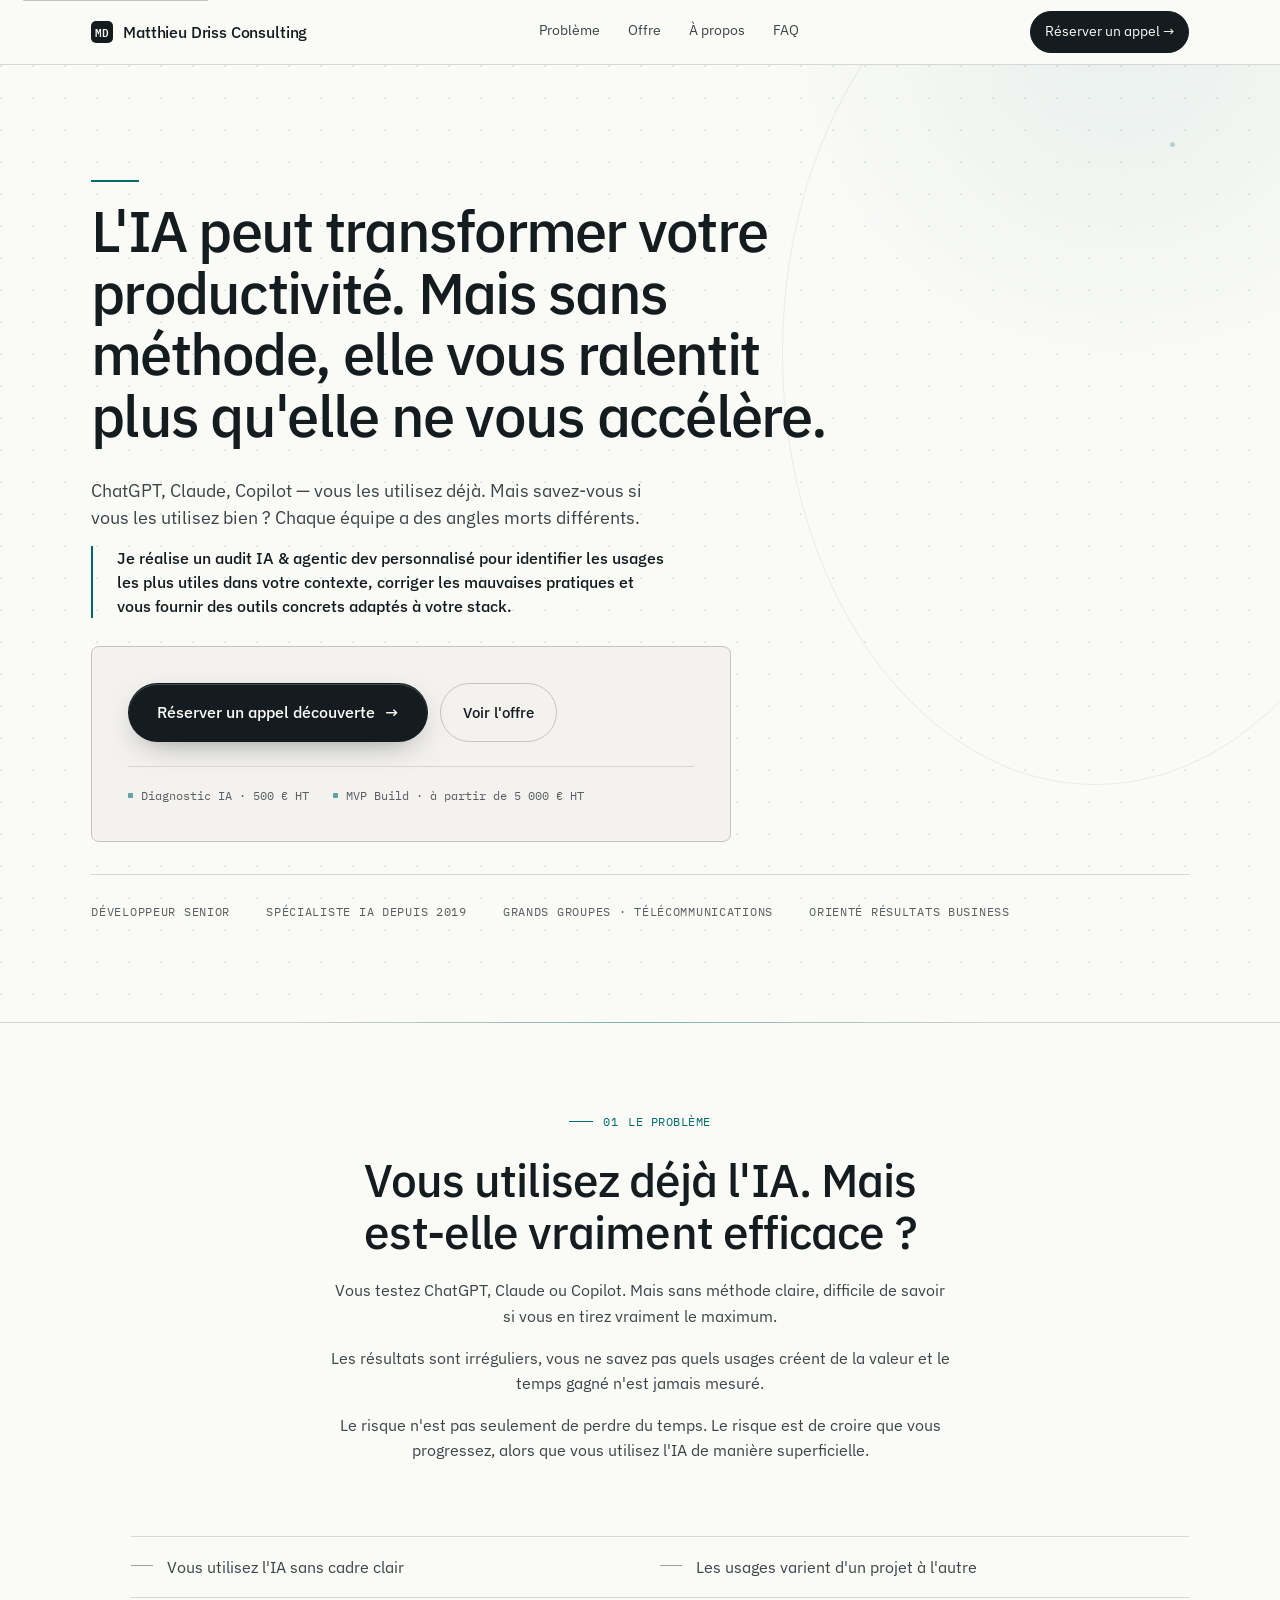
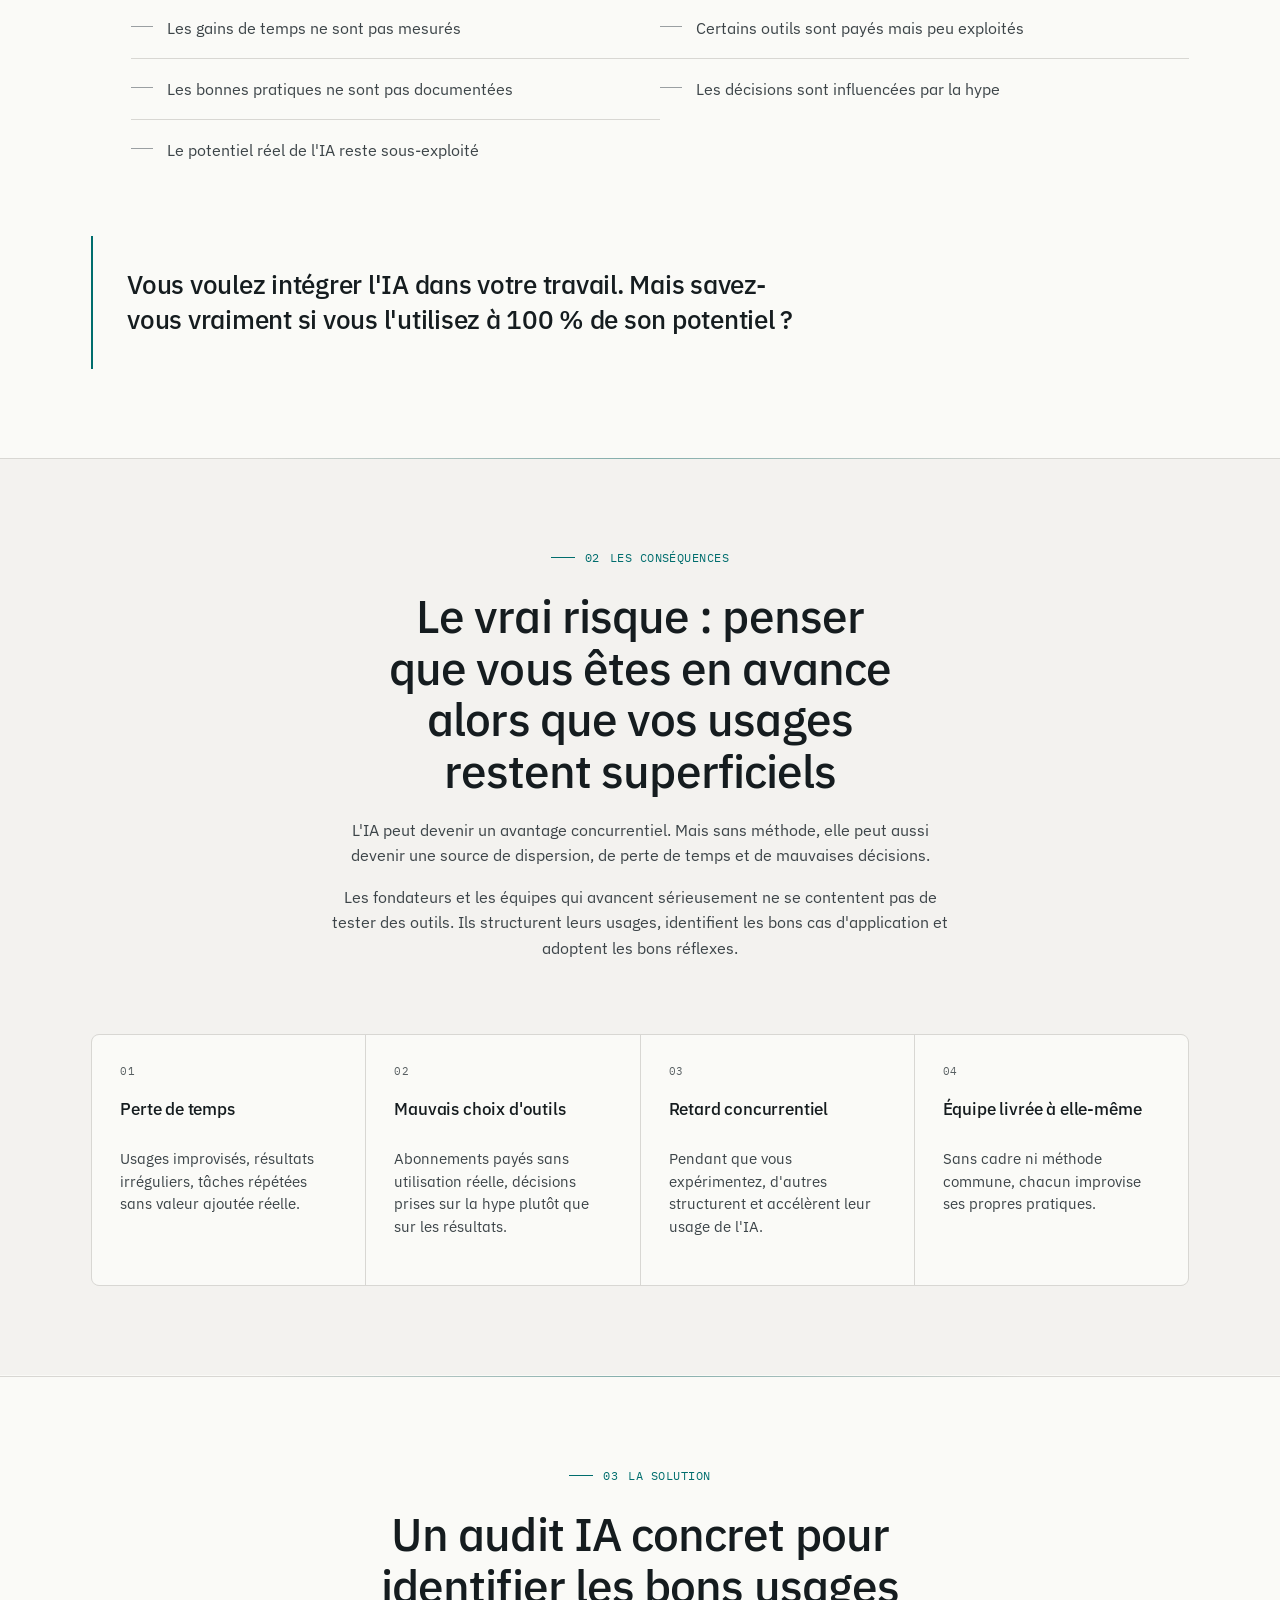
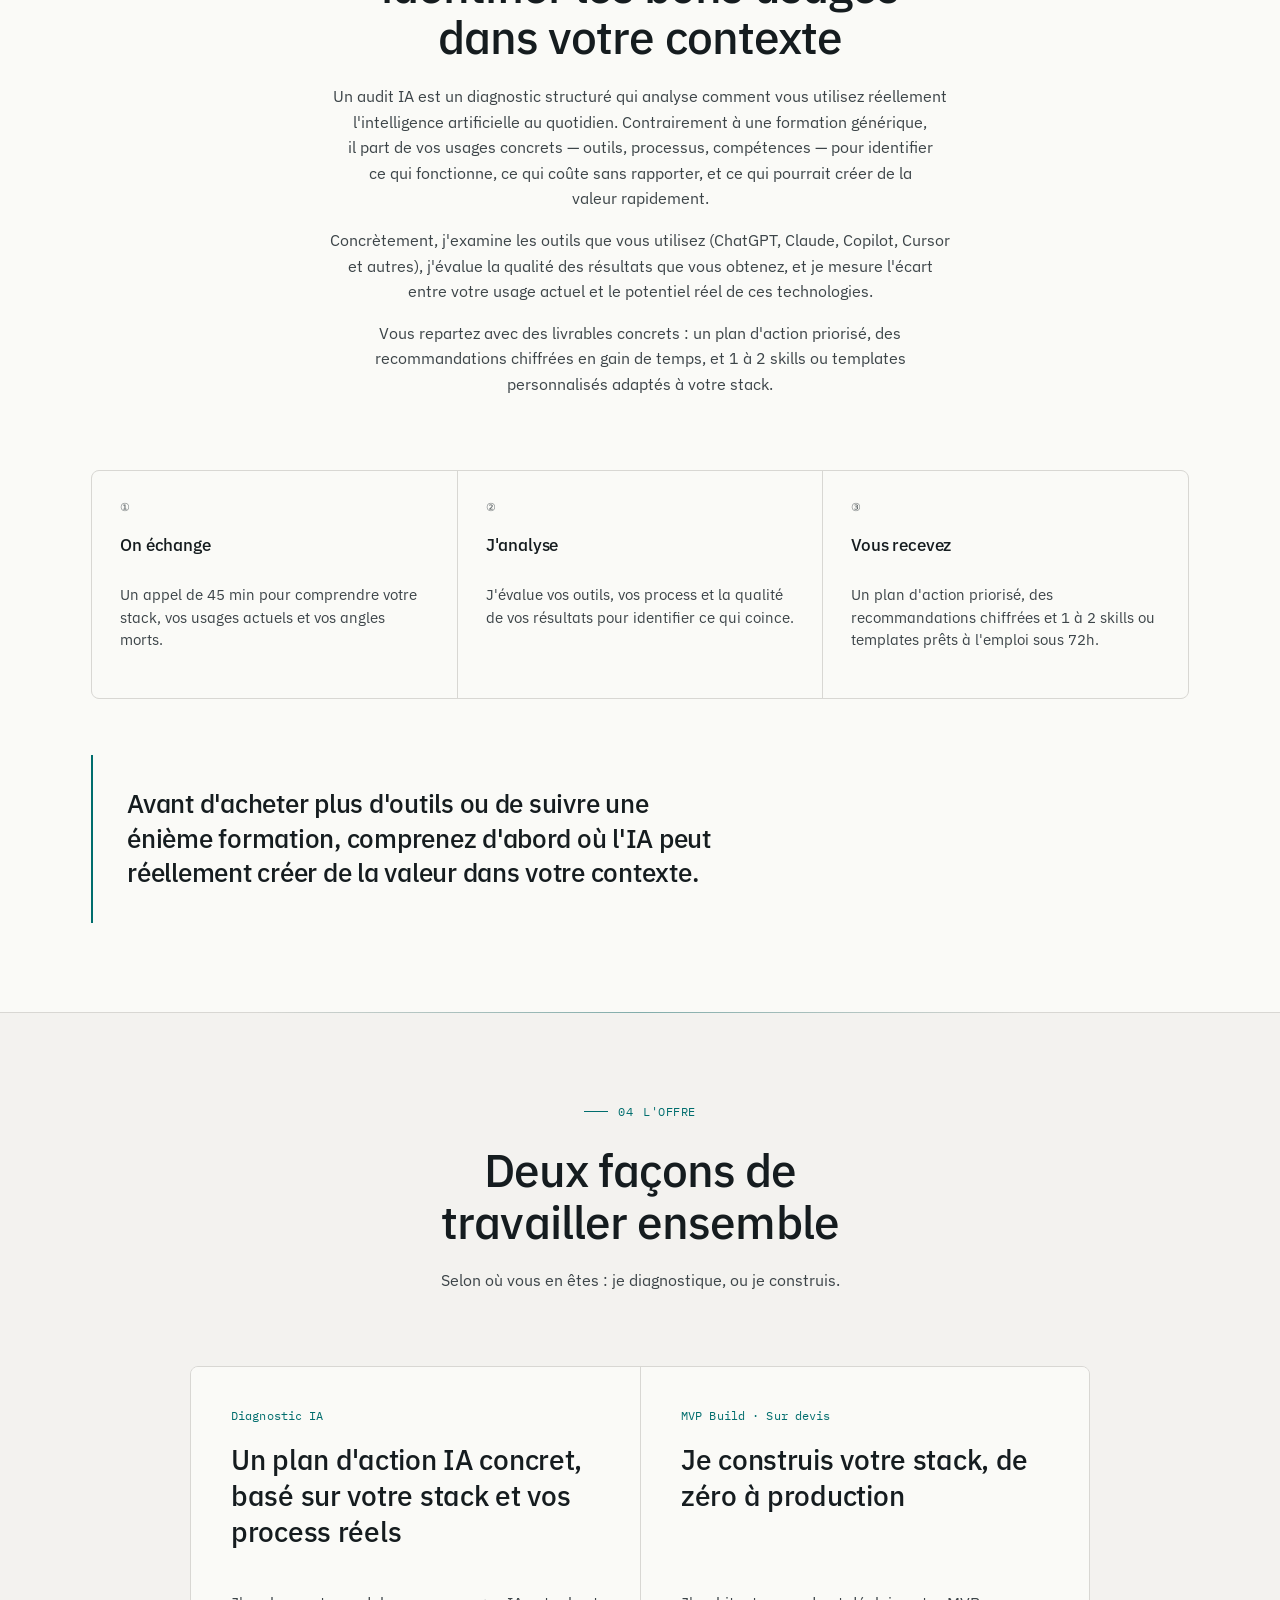
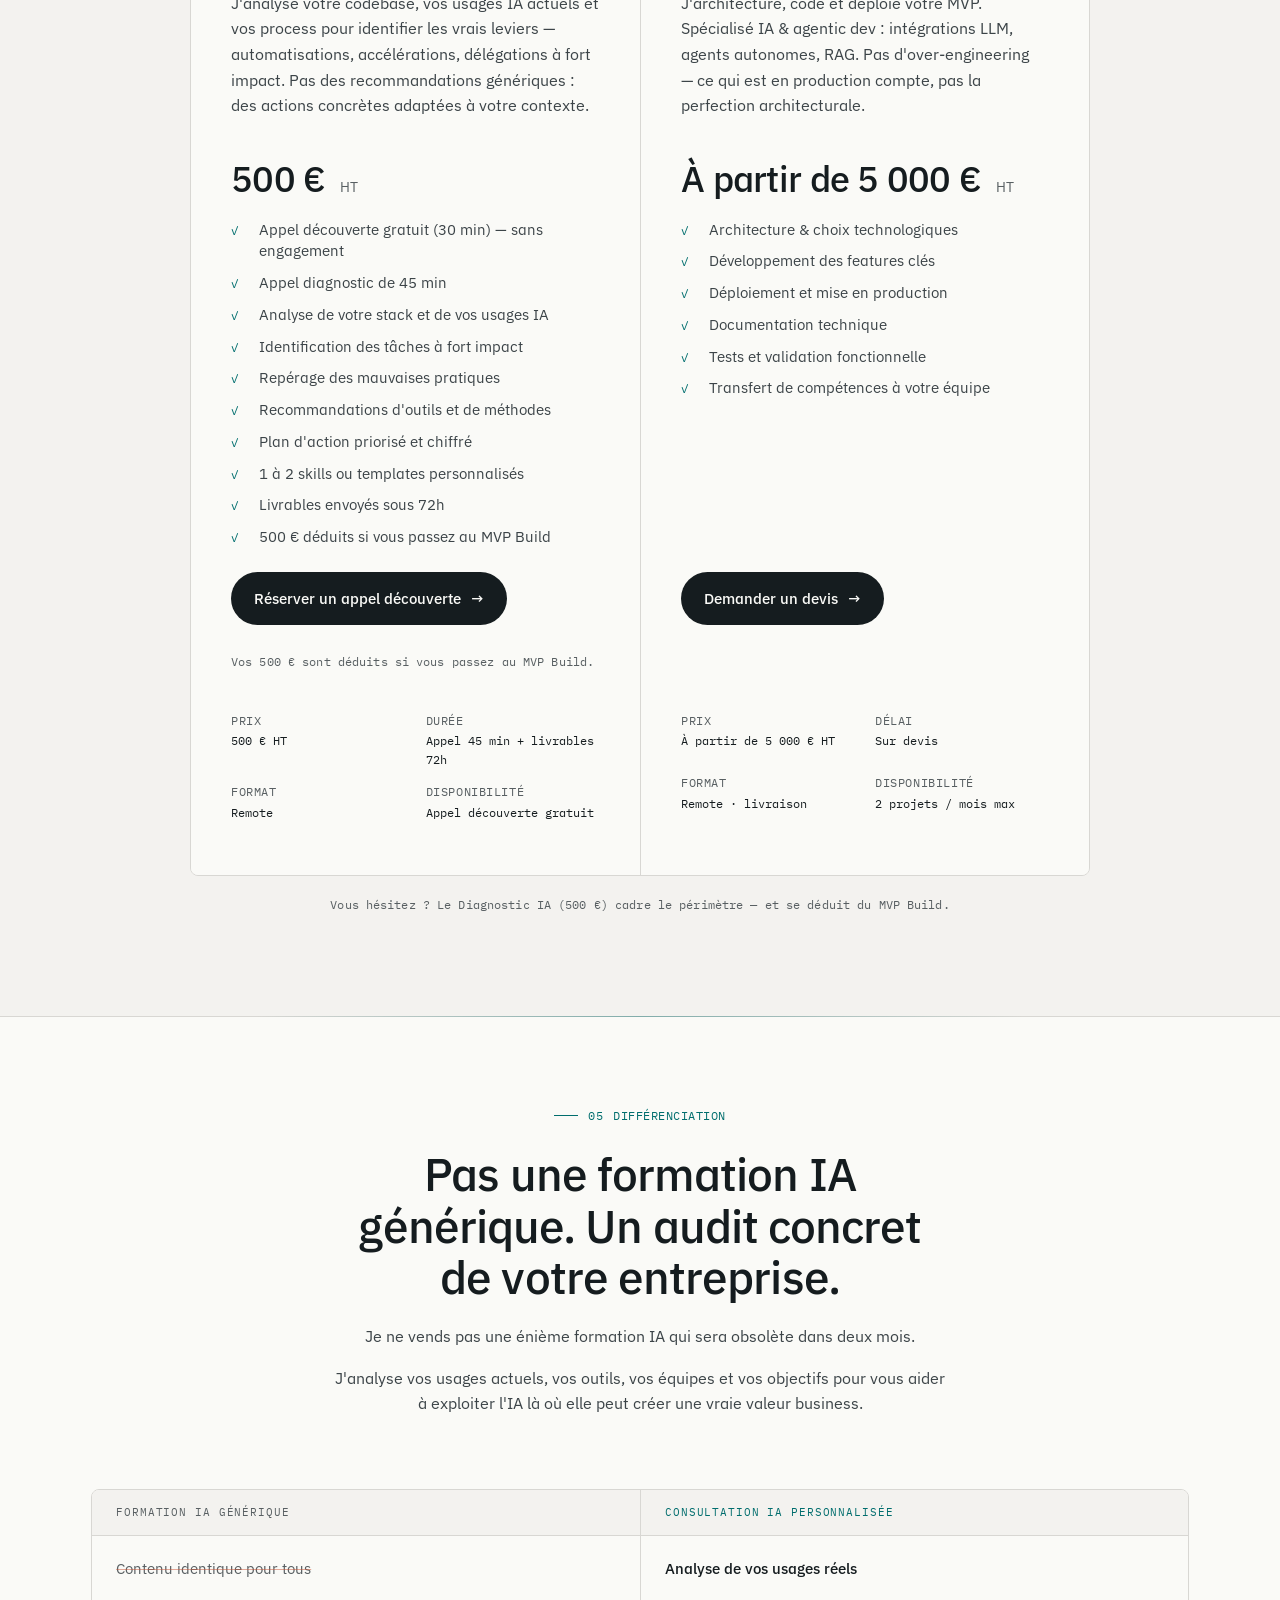
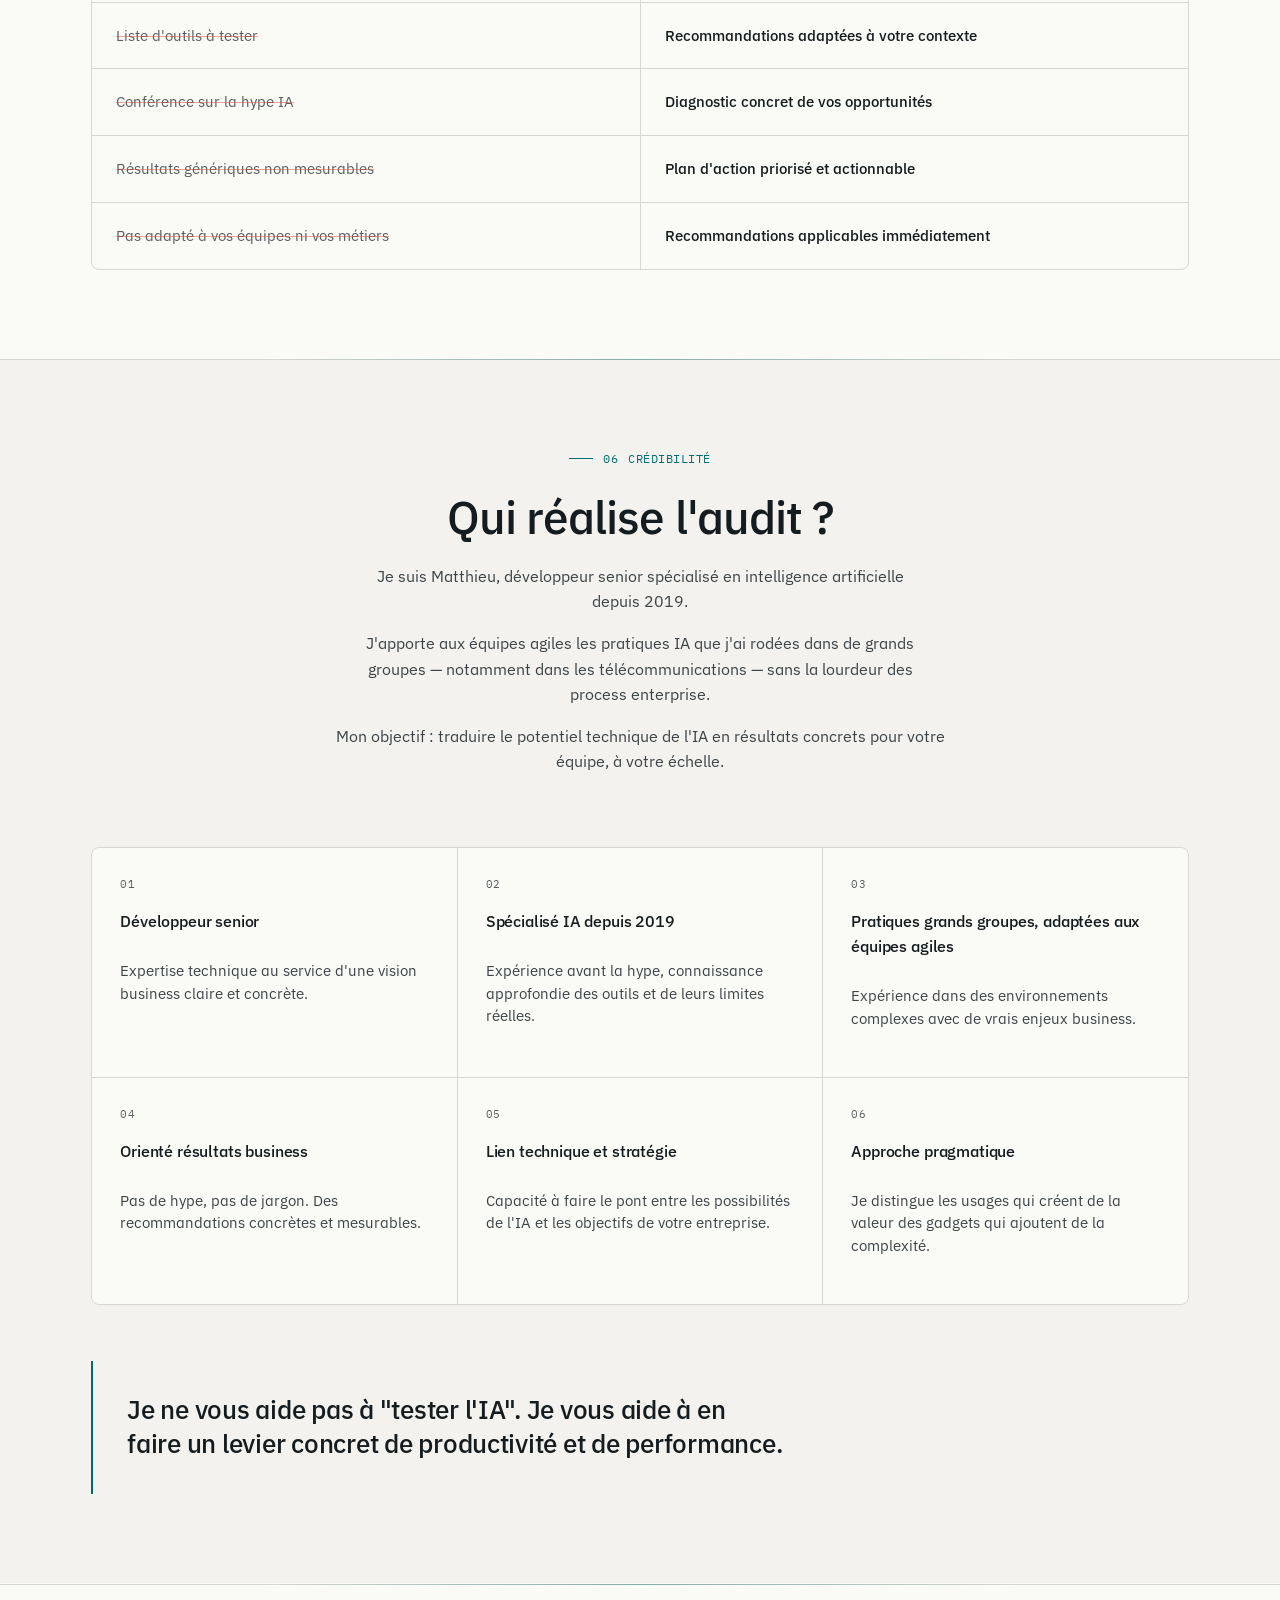
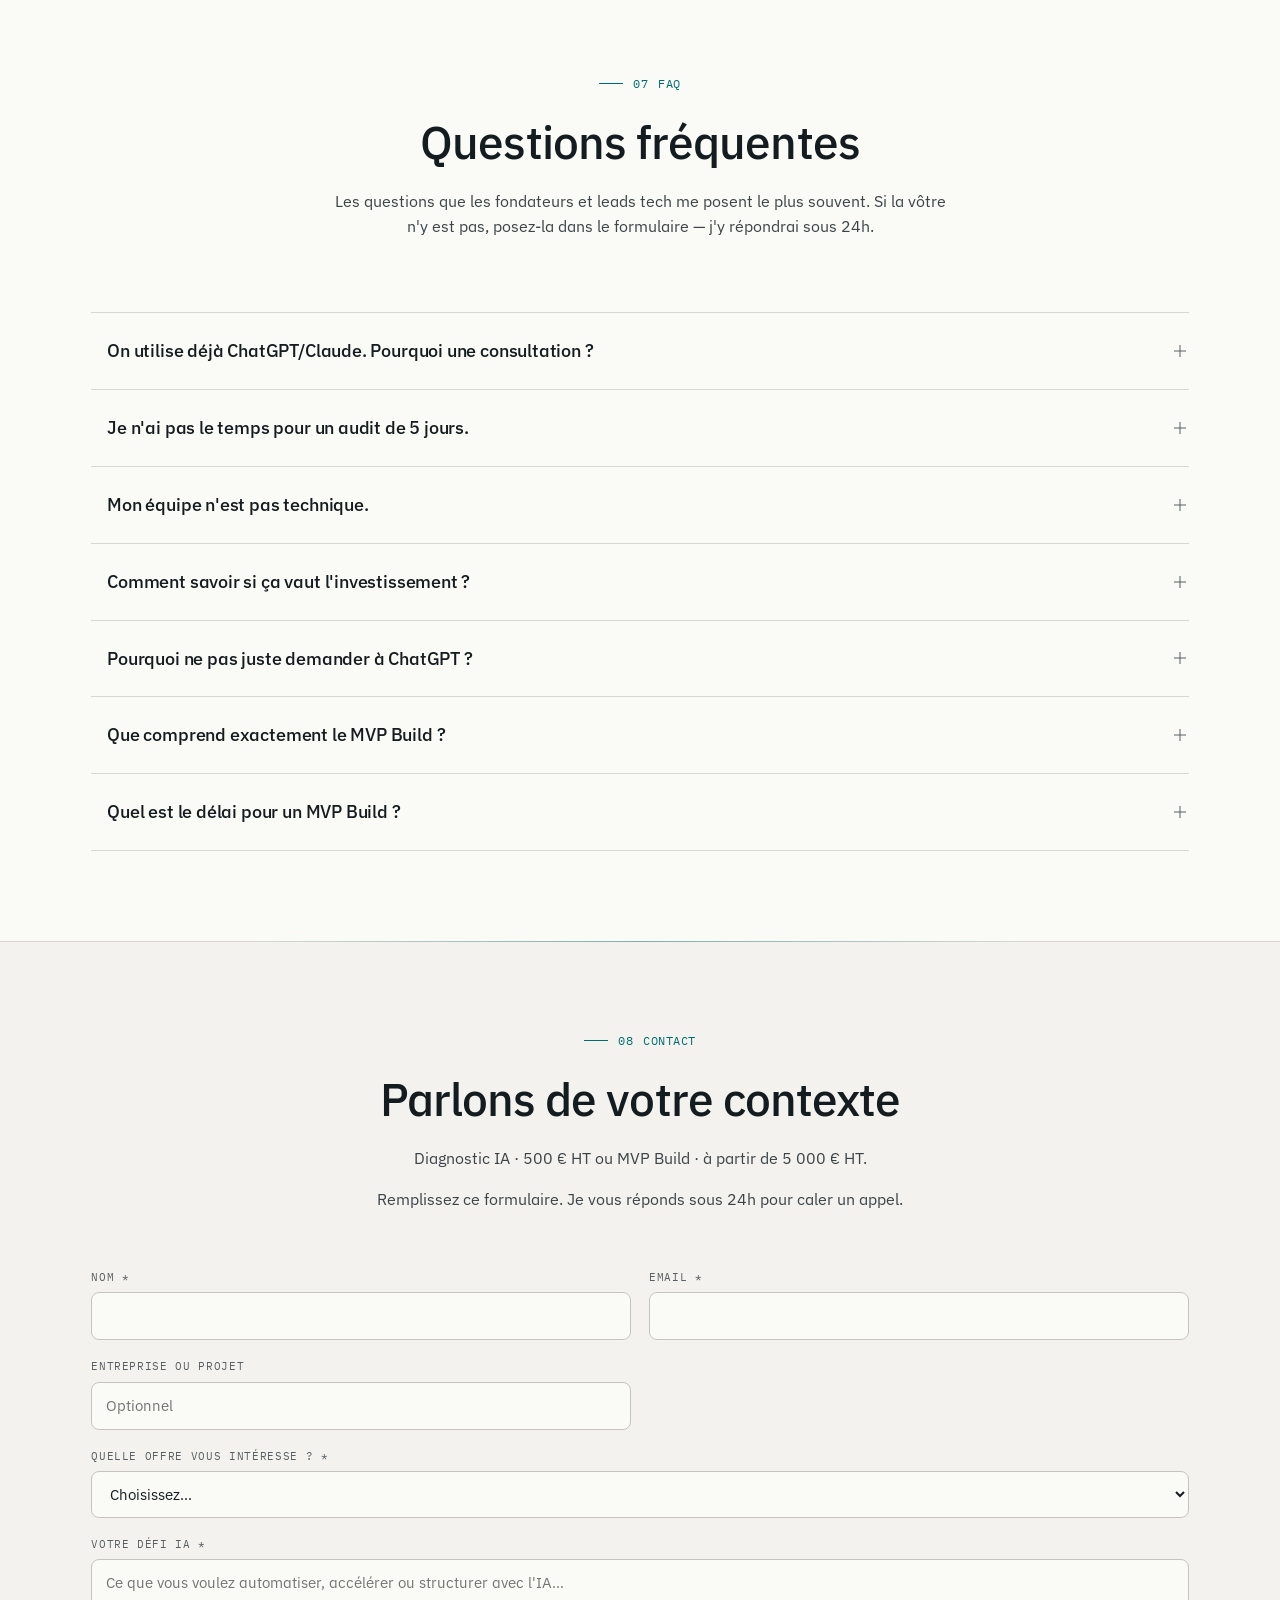
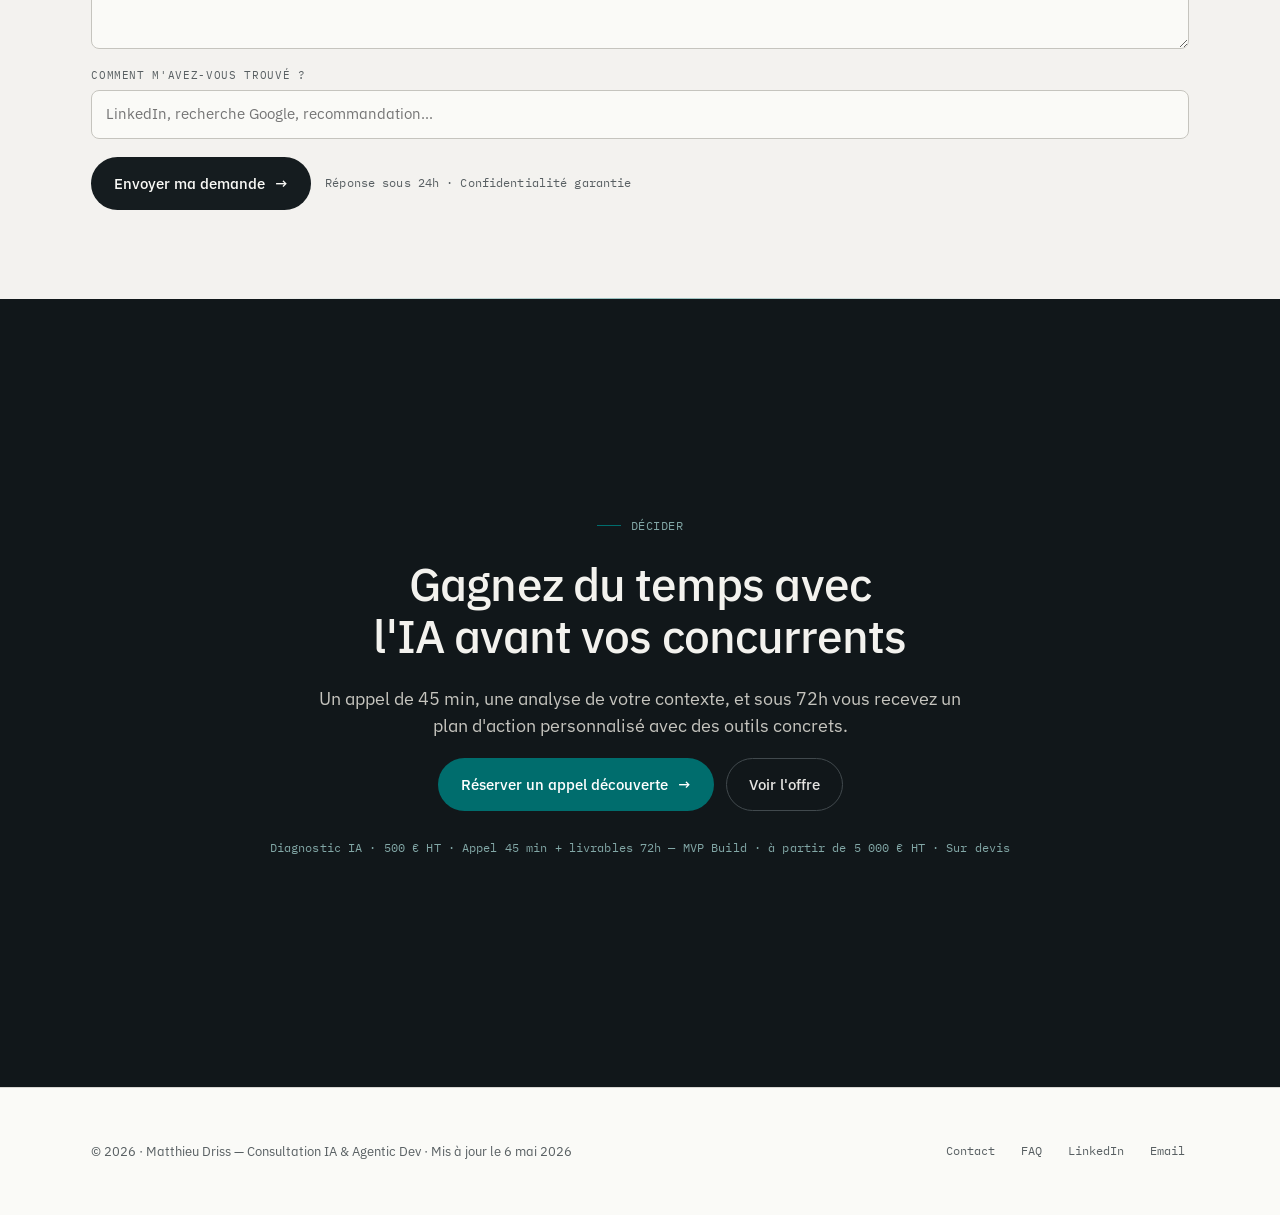
==== index.html @ b9165b9e "fix: SEO — update all meta/JSON-LD to Diagnostic IA 500€ - <title>, og:title, twitter:title: "Consul" ====
<!doctype html>
<html lang="fr">
    <head>
        <meta charset="utf-8" />
        <meta name="viewport" content="width=device-width,initial-scale=1" />
        <meta name="robots" content="index, follow" />
        <meta name="author" content="Matthieu Driss" />
        <meta name="theme-color" content="#0d1117" />
        <title>
            Audit IA & Agentic Dev — Diagnostic IA pour dirigeants tech
        </title>
        <meta
            name="description"
            content="Audit IA & Agentic Dev : Diagnostic IA pour SaaS founders et dirigeants tech. Identifiez les vrais leviers IA de votre stack et repartez avec un plan d'action concret."
        />
        <meta
            property="og:title"
            content="Audit IA & Agentic Dev — Diagnostic IA pour dirigeants tech"
        />
        <meta
            property="og:description"
            content="Diagnostic IA pour SaaS founders et dirigeants tech : identifiez les vrais leviers IA de votre stack et repartez avec un plan d'action concret."
        />
        <meta property="og:type" content="website" />
        <meta
            property="og:url"
            content="https://consulting.matthieu-driss.fr"
        />
        <meta
            property="og:image"
            content="https://consulting.matthieu-driss.fr/og-image.png"
        />
        <meta property="og:image:width" content="1200" />
        <meta property="og:image:height" content="630" />
        <meta property="og:image:alt" content="Audit IA & Agentic Dev — Diagnostic IA 500€ HT · MVP Build à partir de 5 000€ HT" />
        <meta name="twitter:card" content="summary_large_image" />
        <meta
            name="twitter:image"
            content="https://consulting.matthieu-driss.fr/og-image.png"
        />
        <meta
            name="twitter:image:alt"
            content="Audit IA & Agentic Dev — Diagnostic IA 500€ HT · MVP Build à partir de 5 000€ HT"
        />
        <meta
            name="twitter:title"
            content="Audit IA & Agentic Dev — Diagnostic IA pour dirigeants tech"
        />
        <meta
            name="twitter:description"
            content="Diagnostic IA pour SaaS founders et dirigeants tech : identifiez les vrais leviers IA de votre stack et repartez avec un plan d'action concret."
        />
        <link rel="canonical" href="https://consulting.matthieu-driss.fr" />
        <link rel="sitemap" type="application/xml" href="https://consulting.matthieu-driss.fr/sitemap.xml" />
        <meta property="og:locale" content="fr_FR" />
        <meta property="og:site_name" content="Matthieu Driss Consulting" />
        <link
            rel="icon"
            type="image/svg+xml"
            href="data:image/svg+xml,%3Csvg xmlns='http://www.w3.org/2000/svg' viewBox='0 0 32 32'%3E%3Crect width='32' height='32' rx='6' fill='%23222'/%3E%3Ctext x='16' y='22' text-anchor='middle' font-family='monospace' font-size='16' font-weight='bold' fill='white'%3EMD%3C/text%3E%3C/svg%3E"
        />
        <link rel="preconnect" href="https://fonts.googleapis.com" />
        <link rel="preconnect" href="https://fonts.gstatic.com" crossorigin />
        <link
            rel="preload"
            href="https://fonts.googleapis.com/css2?family=IBM+Plex+Mono:wght@400;500&family=IBM+Plex+Sans:wght@400;500;600&display=swap"
            as="style"
            onload="this.onload=null;this.rel='stylesheet'"
        />
        <noscript
            ><link
                href="https://fonts.googleapis.com/css2?family=IBM+Plex+Mono:wght@400;500&family=IBM+Plex+Sans:wght@400;500;600&display=swap"
                rel="stylesheet"
        /></noscript>
        <link rel="stylesheet" href="styles.css" />
        <script type="application/ld+json">
            {
                "@context": "https://schema.org",
                "@type": "Organization",
                "name": "Matthieu Driss Consulting",
                "url": "https://consulting.matthieu-driss.fr",
                "description": "Diagnostic IA pour dirigeants tech et SaaS founders : analyse codebase, plan d'action concret et outils sur mesure.",
                "founder": {
                    "@type": "Person",
                    "name": "Matthieu Driss",
                    "jobTitle": "Consultant IA & Développeur senior",
                    "url": "https://consulting.matthieu-driss.fr"
                },
                "sameAs": [
                    "https://www.linkedin.com/in/matthieu-d/"
                ],
                "logo": "https://consulting.matthieu-driss.fr/og-image.png",
                "image": "https://consulting.matthieu-driss.fr/og-image.png",
                "contactPoint": {
                    "@type": "ContactPoint",
                    "contactType": "Sales",
                    "email": "contact@matthieu-driss.fr",
                    "availableLanguage": ["French"]
                }
            }
        </script>
        <script type="application/ld+json">
            {
                "@context": "https://schema.org",
                "@type": "BreadcrumbList",
                "itemListElement": [
                    {
                        "@type": "ListItem",
                        "position": 1,
                        "name": "Accueil",
                        "item": "https://consulting.matthieu-driss.fr"
                    },
                    {
                        "@type": "ListItem",
                        "position": 2,
                        "name": "Audit IA & Agentic Dev",
                        "item": "https://consulting.matthieu-driss.fr#offre"
                    }
                ]
            }
        </script>
        <script type="application/ld+json">
            {
                "@context": "https://schema.org",
                "@type": "FAQPage",
                "mainEntity": [
                    {
                        "@type": "Question",
                        "name": "On utilise déjà ChatGPT/Claude. Pourquoi une consultation ?",
                        "acceptedAnswer": {
                            "@type": "Answer",
                            "text": "Utiliser un LLM ne signifie pas l'exploiter au maximum. La consultation identifie ce que vous pourriez automatiser, accélérer ou déléguer — mais que vous n'avez pas encore vu."
                        }
                    },
                    {
                        "@type": "Question",
                        "name": "Je n'ai pas le temps pour un audit de 5 jours.",
                        "acceptedAnswer": {
                            "@type": "Answer",
                            "text": "Justement — le format est pensé pour vous : 45 min d'appel + un document de recommandations livré sous 72h. Pas de réunion de cadrage, pas de rapport de 50 pages."
                        }
                    },
                    {
                        "@type": "Question",
                        "name": "Mon équipe n'est pas technique.",
                        "acceptedAnswer": {
                            "@type": "Answer",
                            "text": "Les meilleurs usages de Claude Code ou Cursor ne sont pas réservés aux développeurs. L'enjeu est de trouver les bons leviers pour votre contexte, pas d'embaucher une équipe ML."
                        }
                    },
                    {
                        "@type": "Question",
                        "name": "Comment savoir si ça vaut l'investissement ?",
                        "acceptedAnswer": {
                            "@type": "Answer",
                            "text": "Le premier échange est sans engagement. Si après l'appel vous n'avez pas identifié au moins un levier concret, vous ne payez rien. Et si le livrable ne vous donne pas un plan actionnable, je le retravaille gratuitement."
                        }
                    },
                    {
                        "@type": "Question",
                        "name": "Pourquoi ne pas juste demander à ChatGPT ?",
                        "acceptedAnswer": {
                            "@type": "Answer",
                            "text": "ChatGPT ne connaît pas votre codebase, votre stack, ni vos contraintes business. La consultation croise votre contexte réel avec une expertise IA qui va au-delà des suggestions génériques d'un LLM."
                        }
                    },
                    {
                        "@type": "Question",
                        "name": "Que comprend exactement le MVP Build ?",
                        "acceptedAnswer": {
                            "@type": "Answer",
                            "text": "Architecture, développement des features clés, déploiement et documentation. Pas un prototype — quelque chose qui tourne en production. Délai et prix sur devis selon le scope."
                        }
                    },
                    {
                        "@type": "Question",
                        "name": "Quel est le délai pour un MVP Build ?",
                        "acceptedAnswer": {
                            "@type": "Answer",
                            "text": "Entre 5 et 10 semaines selon le scope. Le Diagnostic IA (500 € HT) est le meilleur moyen de cadrer précisément le périmètre avant de s'engager sur un devis."
                        }
                    }
                ]
            }
        </script>
        <script type="application/ld+json">
            {
                "@context": "https://schema.org",
                "@type": "Service",
                "name": "Audit IA & Agentic Dev",
                "description": "Diagnostic IA pour dirigeants tech et SaaS founders : analyse codebase, usages IA et process — plan d'action concret et outils sur mesure.",
                "provider": {
                    "@type": "Person",
                    "name": "Matthieu Driss",
                    "url": "https://consulting.matthieu-driss.fr"
                },
                "serviceType": "Diagnostic IA",
                "areaServed": { "@type": "Country", "name": "France" },
                "hasOfferCatalog": {
                    "@type": "OfferCatalog",
                    "name": "Services IA",
                    "itemListElement": [
                        {
                            "@type": "Offer",
                            "name": "Diagnostic IA",
                            "price": 500,
                            "priceCurrency": "EUR",
                            "availability": "https://schema.org/InStock",
                            "description": "Diagnostic IA — 500 € HT. Analyse codebase, usages IA et process. Appel diagnostic 45 min + livrables sous 72h."
                        },
                        {
                            "@type": "Offer",
                            "name": "MVP Build",
                            "priceCurrency": "EUR",
                            "availability": "https://schema.org/LimitedAvailability",
                            "description": "Développement MVP complet — architecture, code et déploiement. À partir de 5 000 € HT. Sur devis."
                        }
                    ]
                }
            }
        </script>
    </head>
    <body data-density="compact">
        <a href="#main" class="skip-link">Aller au contenu principal</a>

        <nav class="nav" id="topnav">
            <div class="container nav__inner">
                <a href="#top" class="nav__brand">
                    <span class="nav__mark">MD</span>
                    <span>Matthieu Driss Consulting</span>
                </a>
                <div class="nav__links">
                    <a href="#probleme">Problème</a>
                    <a href="#offre">Offre</a>
                    <a href="#credibilite">À propos</a>
                    <a href="#faq">FAQ</a>
                </div>
                <button
                    class="nav__hamburger"
                    id="navToggle"
                    aria-label="Menu"
                    aria-expanded="false"
                >
                    <span></span><span></span><span></span>
                </button>
                <a class="nav__cta" href="#contact">Réserver un appel →</a>
            </div>
        </nav>

        <div class="scroll-progress" id="scrollProgress"></div>

        <main id="main">
            <!-- ═══ HERO ═══ -->
            <section class="hero hero--center" id="top">
                <!-- Subtle geometric accent — precision compass arc -->
                <div class="hero__geometry" aria-hidden="true"></div>

                <div class="container">
                    <div class="hero__center">
                    <h1 class="h1 hero__title">
                        L'IA peut transformer votre productivité. Mais sans
                        méthode, elle vous ralentit plus qu'elle ne vous accélère.
                    </h1>

                    <div class="hero__body">
                        <p class="lead hero__lead">
                            ChatGPT, Claude, Copilot — vous les utilisez déjà.
                            Mais savez-vous si vous les utilisez bien ? Chaque
                            équipe a des angles morts différents.
                        </p>
                        <p class="lead hero__lead hero__lead--emphasis">
                            Je réalise un audit IA &amp; agentic dev
                            personnalisé pour identifier les usages les plus
                            utiles dans votre contexte, corriger les mauvaises
                            pratiques et vous fournir des outils concrets
                            adaptés à votre stack.
                        </p>
                    </div>

                    <div class="hero__action-card">
                        <div class="hero__ctas">
                            <a class="btn btn--primary" href="#contact"
                                >Réserver un appel découverte
                                <span class="arrow">→</span></a
                            >
                            <a class="btn btn--ghost" href="#offre">Voir l'offre</a>
                        </div>
                        <div class="hero__meta">
                            <span class="hero__meta-item">Diagnostic IA · 500&nbsp;€&nbsp;HT</span>
                            <span class="hero__meta-item">MVP Build · à partir de 5&nbsp;000&nbsp;€&nbsp;HT</span>
                        </div>
                    </div>

                    <div class="hero__cred">
                        <span class="hero__cred-item">Développeur senior</span>
                        <span class="hero__cred-item">Spécialiste IA depuis 2019</span>
                        <span class="hero__cred-item">Grands groupes · Télécommunications</span>
                        <span class="hero__cred-item">Orienté résultats business</span>
                    </div>
                    </div>
                </div>
            </section>

            <!-- ═══ PROBLEM ═══ -->
            <section class="section" id="probleme">
                <div class="container">
                    <div class="sec-head">
                        <div>
                            <div class="eyebrow">
                                <span>01</span> <span>Le problème</span>
                            </div>
                            <h2 class="h2">
                                Vous utilisez déjà l'IA. Mais est-elle vraiment
                                efficace&nbsp;?
                            </h2>
                        </div>
                        <div class="sec-head__intro body">
                            <p>
                                Vous testez ChatGPT, Claude ou Copilot. Mais sans
                                méthode claire, difficile de savoir si vous en
                                tirez vraiment le maximum.
                            </p>
                            <p>
                                Les résultats sont irréguliers, vous ne savez pas
                                quels usages créent de la valeur et le temps
                                gagné n'est jamais mesuré.
                            </p>
                            <p>
                                Le risque n'est pas seulement de perdre du temps.
                                Le risque est de croire que vous progressez, alors
                                que vous utilisez l'IA de manière superficielle.
                            </p>
                        </div>
                    </div>
                    <ul class="pain-list">
                        <li>Vous utilisez l'IA sans cadre clair</li>
                        <li>Les usages varient d'un projet à l'autre</li>
                        <li>Les gains de temps ne sont pas mesurés</li>
                        <li>Certains outils sont payés mais peu exploités</li>
                        <li>Les bonnes pratiques ne sont pas documentées</li>
                        <li>Les décisions sont influencées par la hype</li>
                        <li>Le potentiel réel de l'IA reste sous-exploité</li>
                    </ul>
                    <div class="impact">
                        Vous voulez intégrer l'IA dans votre travail. Mais
                        savez-vous vraiment si vous l'utilisez à 100&nbsp;%
                        de son potentiel&nbsp;?
                    </div>
                </div>
            </section>

            <!-- ═══ CONSEQUENCES ═══ -->
            <section class="section section--alt" id="consequences">
                <div class="container">
                    <div class="sec-head">
                        <div>
                            <div class="eyebrow">
                                <span>02</span>
                                <span>Les conséquences</span>
                            </div>
                            <h2 class="h2">
                                Le vrai risque&nbsp;: penser que vous êtes en
                                avance alors que vos usages restent superficiels
                            </h2>
                        </div>
                        <div class="sec-head__intro body">
                            <p>
                                L'IA peut devenir un avantage concurrentiel.
                                Mais sans méthode, elle peut aussi devenir une
                                source de dispersion, de perte de temps et de
                                mauvaises décisions.
                            </p>
                            <p>
                                Les fondateurs et les équipes qui avancent
                                sérieusement ne se contentent pas de tester des
                                outils. Ils structurent leurs usages, identifient
                                les bons cas d'application et adoptent les bons
                                réflexes.
                            </p>
                        </div>
                    </div>
                    <div class="grid grid--4">
                        <div class="cell">
                            <div class="cell__num">01</div>
                            <h3 class="cell__title">Perte de temps</h3>
                            <p class="cell__body">
                                Usages improvisés, résultats irréguliers,
                                tâches répétées sans valeur ajoutée réelle.
                            </p>
                        </div>
                        <div class="cell">
                            <div class="cell__num">02</div>
                            <h3 class="cell__title">Mauvais choix d'outils</h3>
                            <p class="cell__body">
                                Abonnements payés sans utilisation réelle,
                                décisions prises sur la hype plutôt que sur
                                les résultats.
                            </p>
                        </div>
                        <div class="cell">
                            <div class="cell__num">03</div>
                            <h3 class="cell__title">Retard concurrentiel</h3>
                            <p class="cell__body">
                                Pendant que vous expérimentez, d'autres
                                structurent et accélèrent leur usage de l'IA.
                            </p>
                        </div>
                        <div class="cell">
                            <div class="cell__num">04</div>
                            <h3 class="cell__title">
                                Équipe livrée à elle-même
                            </h3>
                            <p class="cell__body">
                                Sans cadre ni méthode commune, chacun improvise
                                ses propres pratiques.
                            </p>
                        </div>
                    </div>
                </div>
            </section>

            <!-- ═══ SOLUTION ═══ -->
            <section class="section" id="solution">
                <div class="container">
                    <div class="sec-head">
                        <div>
                            <div class="eyebrow">
                                <span>03</span> <span>La solution</span>
                            </div>
                            <h2 class="h2">
                                Un audit IA concret pour identifier les bons
                                usages dans votre contexte
                            </h2>
                        </div>
                        <div class="sec-head__intro body">
                            <p>
                                Un audit IA est un diagnostic structuré qui
                                analyse comment vous utilisez réellement
                                l'intelligence artificielle au quotidien.
                                Contrairement à une formation générique, il part
                                de vos usages concrets — outils, processus,
                                compétences — pour identifier ce qui fonctionne,
                                ce qui coûte sans rapporter, et ce qui pourrait
                                créer de la valeur rapidement.
                            </p>
                            <p>
                                Concrètement, j'examine les outils que vous
                                utilisez (ChatGPT, Claude, Copilot, Cursor et
                                autres), j'évalue la qualité des résultats que
                                vous obtenez, et je mesure l'écart entre votre
                                usage actuel et le potentiel réel de ces
                                technologies.
                            </p>
                            <p>
                                Vous repartez avec des livrables concrets : un
                                plan d'action priorisé, des recommandations
                                chiffrées en gain de temps, et 1 à 2 skills ou
                                templates personnalisés adaptés à votre stack.
                            </p>
                        </div>
                    </div>
                    <div class="grid grid--3">
                        <div class="cell">
                            <div class="cell__num">①</div>
                            <h3 class="cell__title">
                                On échange
                            </h3>
                            <p class="cell__body">
                                Un appel de 45 min pour comprendre votre stack,
                                vos usages actuels et vos angles morts.
                            </p>
                        </div>
                        <div class="cell">
                            <div class="cell__num">②</div>
                            <h3 class="cell__title">
                                J'analyse
                            </h3>
                            <p class="cell__body">
                                J'évalue vos outils, vos process et la qualité
                                de vos résultats pour identifier ce qui coince.
                            </p>
                        </div>
                        <div class="cell">
                            <div class="cell__num">③</div>
                            <h3 class="cell__title">
                                Vous recevez
                            </h3>
                            <p class="cell__body">
                                Un plan d'action priorisé, des recommandations
                                chiffrées et 1 à 2 skills ou templates prêts
                                à l'emploi sous 72h.
                            </p>
                        </div>
                    </div>
                    <div class="impact">
                        Avant d'acheter plus d'outils ou de suivre une énième
                        formation, comprenez d'abord où l'IA peut réellement
                        créer de la valeur dans votre contexte.
                    </div>
                </div>
            </section>

            <!-- ═══ OFFER ═══ -->
            <section class="section section--alt" id="offre">
                <div class="container">
                    <div class="sec-head">
                        <div>
                            <div class="eyebrow">
                                <span>04</span> <span>L'offre</span>
                            </div>
                            <h2 class="h2">Deux façons de travailler ensemble</h2>
                        </div>
                        <div class="sec-head__intro body">
                            <p>
                                Selon où vous en êtes : je diagnostique, ou je construis.
                            </p>
                        </div>
                    </div>
                    <div class="pricing">
                        <div class="pricing__main">
                            <div
                                class="mono"
                                style="color: var(--accent)"
                            >
                                Diagnostic IA
                            </div>
                            <h3
                                class="h3"
                                style="font-size: 28px"
                            >
                                Un plan d'action IA concret, basé sur votre stack et vos process réels
                            </h3>
                            <p class="body">
                                J'analyse votre codebase, vos usages IA actuels
                                et vos process pour identifier les vrais leviers
                                — automatisations, accélérations, délégations à
                                fort impact. Pas des recommandations génériques :
                                des actions concrètes adaptées à votre contexte.
                            </p>
                            <div
                                class="pricing__price"
                            >
                                500&nbsp;€
                                <small>HT</small>
                            </div>
                            <ul class="pricing__list">
                                <li>
                                    Appel découverte gratuit (30 min) — sans engagement
                                </li>
                                <li>
                                    Appel diagnostic de 45 min
                                </li>
                                <li>
                                    Analyse de votre stack et de vos usages IA
                                </li>
                                <li>
                                    Identification des tâches à fort impact
                                </li>
                                <li>
                                    Repérage des mauvaises pratiques
                                </li>
                                <li>
                                    Recommandations d'outils et de méthodes
                                </li>
                                <li>
                                    Plan d'action priorisé et chiffré
                                </li>
                                <li>
                                    1 à 2 skills ou templates personnalisés
                                </li>
                                <li>Livrables envoyés sous 72h</li>
                                <li>500 € déduits si vous passez au MVP Build</li>
                            </ul>
                            <a class="btn btn--primary" href="#contact"
                                >Réserver un appel découverte
                                <span class="arrow">→</span></a
                            >
                            <p
                                class="mono"
                                style="color: var(--ink-3)"
                            >
                                Vos 500 € sont déduits si vous passez au MVP Build.
                            </p>
                            <dl class="pricing__meta">
                                <div>
                                    <dt>Prix</dt>
                                    <dd>500&nbsp;€ HT</dd>
                                </div>
                                <div>
                                    <dt>Durée</dt>
                                    <dd>Appel 45 min + livrables 72h</dd>
                                </div>
                                <div>
                                    <dt>Format</dt>
                                    <dd>Remote</dd>
                                </div>
                                <div>
                                    <dt>Disponibilité</dt>
                                    <dd>Appel découverte gratuit</dd>
                                </div>
                            </dl>
                        </div>
                        <div class="pricing__alt">
                            <div
                                class="mono"
                                style="color: var(--accent)"
                            >
                                MVP Build · Sur devis
                            </div>
                            <h3
                                class="h3"
                                style="font-size: 28px"
                            >
                                Je construis votre stack, de zéro à production
                            </h3>
                            <p class="body">
                                J'architecture, code et déploie votre MVP. Spécialisé
                                IA &amp; agentic dev : intégrations LLM, agents autonomes,
                                RAG. Pas d'over-engineering — ce qui est en production
                                compte, pas la perfection architecturale.
                            </p>
                            <div
                                class="pricing__price"
                            >
                                À partir de 5&nbsp;000&nbsp;€
                                <small>HT</small>
                            </div>
                            <ul class="pricing__list">
                                <li>
                                    Architecture & choix technologiques
                                </li>
                                <li>
                                    Développement des features clés
                                </li>
                                <li>
                                    Déploiement et mise en production
                                </li>
                                <li>
                                    Documentation technique
                                </li>
                                <li>
                                    Tests et validation fonctionnelle
                                </li>
                                <li>
                                    Transfert de compétences à votre équipe
                                </li>
                            </ul>
                            <a class="btn btn--primary" href="#contact"
                                >Demander un devis
                                <span class="arrow">→</span></a
                            >
                            <div aria-hidden="true"></div>
                            <dl class="pricing__meta">
                                <div>
                                    <dt>Prix</dt>
                                    <dd>À partir de 5&nbsp;000&nbsp;€ HT</dd>
                                </div>
                                <div>
                                    <dt>Délai</dt>
                                    <dd>Sur devis</dd>
                                </div>
                                <div>
                                    <dt>Format</dt>
                                    <dd>Remote · livraison</dd>
                                </div>
                                <div>
                                    <dt>Disponibilité</dt>
                                    <dd>2 projets / mois max</dd>
                                </div>
                            </dl>
                        </div>
                    </div>
                    <p class="mono" style="color: var(--ink-3); margin-top: 20px; text-align: center">
                        Vous hésitez ? Le Diagnostic IA (500 €) cadre le périmètre — et se déduit du MVP Build.
                    </p>
                </div>
            </section>

            <!-- ═══ DIFFERENTIATION ═══ -->
            <section class="section" id="differentiation">
                <div class="container">
                    <div class="sec-head">
                        <div>
                            <div class="eyebrow">
                                <span>05</span>
                                <span>Différenciation</span>
                            </div>
                            <h2 class="h2">
                                Pas une formation IA générique. Un audit
                                concret de votre entreprise.
                            </h2>
                        </div>
                        <div class="sec-head__intro body">
                            <p>
                                Je ne vends pas une énième formation IA qui
                                sera obsolète dans deux mois.
                            </p>
                            <p>
                                J'analyse vos usages actuels, vos outils, vos
                                équipes et vos objectifs pour vous aider à
                                exploiter l'IA là où elle peut créer une vraie
                                valeur business.
                            </p>
                        </div>
                    </div>
                    <div class="compare">
                        <div class="compare__head">
                            <div>Formation IA générique</div>
                            <div>Consultation IA personnalisée</div>
                        </div>
                        <div class="compare__row">
                            <div>Contenu identique pour tous</div>
                            <div>Analyse de vos usages réels</div>
                        </div>
                        <div class="compare__row">
                            <div>Liste d'outils à tester</div>
                            <div>
                                Recommandations adaptées à votre contexte
                            </div>
                        </div>
                        <div class="compare__row">
                            <div>Conférence sur la hype IA</div>
                            <div>Diagnostic concret de vos opportunités</div>
                        </div>
                        <div class="compare__row">
                            <div>Résultats génériques non mesurables</div>
                            <div>Plan d'action priorisé et actionnable</div>
                        </div>
                        <div class="compare__row">
                            <div>Pas adapté à vos équipes ni vos métiers</div>
                            <div>
                                Recommandations applicables immédiatement
                            </div>
                        </div>
                    </div>
                </div>
            </section>

            <!-- ═══ CREDIBILITY ═══ -->
            <section class="section section--alt" id="credibilite">
                <div class="container">
                    <div class="sec-head">
                        <div>
                            <div class="eyebrow">
                                <span>06</span> <span>Crédibilité</span>
                            </div>
                            <h2 class="h2">Qui réalise l'audit&nbsp;?</h2>
                        </div>
                        <div class="sec-head__intro body">
                            <p>
                                Je suis Matthieu, développeur senior spécialisé
                                en intelligence artificielle depuis 2019.
                            </p>
                            <p>
                                J'apporte aux équipes agiles les pratiques IA
                                que j'ai rodées dans de grands groupes — notamment
                                dans les télécommunications — sans la lourdeur
                                des process enterprise.
                            </p>
                            <p>
                                Mon objectif : traduire le potentiel technique
                                de l'IA en résultats concrets pour votre équipe,
                                à votre échelle.
                            </p>
                        </div>
                    </div>
                    <div class="grid grid--3" style="margin-bottom: 40px">
                        <div class="cell">
                            <div class="cell__num">01</div>
                            <h3 class="cell__title" style="font-size: 16px">
                                Développeur senior
                            </h3>
                            <p class="cell__body">
                                Expertise technique au service d'une vision
                                business claire et concrète.
                            </p>
                        </div>
                        <div class="cell">
                            <div class="cell__num">02</div>
                            <h3 class="cell__title" style="font-size: 16px">
                                Spécialisé IA depuis 2019
                            </h3>
                            <p class="cell__body">
                                Expérience avant la hype, connaissance
                                approfondie des outils et de leurs limites
                                réelles.
                            </p>
                        </div>
                        <div class="cell">
                            <div class="cell__num">03</div>
                            <h3 class="cell__title" style="font-size: 16px">
                                Pratiques grands groupes, adaptées aux équipes agiles
                            </h3>
                            <p class="cell__body">
                                Expérience dans des environnements complexes
                                avec de vrais enjeux business.
                            </p>
                        </div>
                        <div class="cell">
                            <div class="cell__num">04</div>
                            <h3 class="cell__title" style="font-size: 16px">
                                Orienté résultats business
                            </h3>
                            <p class="cell__body">
                                Pas de hype, pas de jargon. Des recommandations
                                concrètes et mesurables.
                            </p>
                        </div>
                        <div class="cell">
                            <div class="cell__num">05</div>
                            <h3 class="cell__title" style="font-size: 16px">
                                Lien technique et stratégie
                            </h3>
                            <p class="cell__body">
                                Capacité à faire le pont entre les possibilités
                                de l'IA et les objectifs de votre entreprise.
                            </p>
                        </div>
                        <div class="cell">
                            <div class="cell__num">06</div>
                            <h3 class="cell__title" style="font-size: 16px">
                                Approche pragmatique
                            </h3>
                            <p class="cell__body">
                                Je distingue les usages qui créent de la valeur
                                des gadgets qui ajoutent de la complexité.
                            </p>
                        </div>
                    </div>
                    <div class="impact">
                        Je ne vous aide pas à "tester l'IA". Je vous aide à en
                        faire un levier concret de productivité et de
                        performance.
                    </div>
                </div>
            </section>

            <!-- ═══ FAQ ═══ -->
            <section class="section" id="faq">
                <div class="container">
                    <div class="sec-head">
                        <div>
                            <div class="eyebrow">
                                <span>07</span> <span>FAQ</span>
                            </div>
                            <h2 class="h2">Questions fréquentes</h2>
                        </div>
                        <div class="sec-head__intro body">
                            <p>
                                Les questions que les fondateurs et leads tech me posent
                                le plus souvent. Si la vôtre n'y est pas,
                                posez-la dans le formulaire — j'y répondrai sous 24h.
                            </p>
                        </div>
                    </div>
                    <div class="faq">
                        <div class="faq__item">
                            <button class="faq__q">
                                <span
                                    >On utilise déjà ChatGPT/Claude. Pourquoi une
                                    consultation ?</span
                                ><span class="plus" aria-hidden></span>
                            </button>
                            <div class="faq__a">
                                <div>
                                    Utiliser un LLM ne signifie pas l'exploiter au maximum.
                                    La consultation identifie ce que vous pourriez automatiser,
                                    accélérer ou déléguer — mais que vous n'avez pas encore vu.
                                </div>
                            </div>
                        </div>
                        <div class="faq__item">
                            <button class="faq__q">
                                <span>Je n'ai pas le temps pour un audit de 5 jours.</span
                                ><span class="plus" aria-hidden></span>
                            </button>
                            <div class="faq__a">
                                <div>
                                    Justement — le format est pensé pour vous : 45 min d'appel
                                    + un document de recommandations livré sous 72h.
                                    Pas de réunion de cadrage, pas de rapport de 50 pages.
                                </div>
                            </div>
                        </div>
                        <div class="faq__item">
                            <button class="faq__q">
                                <span>Mon équipe n'est pas technique.</span
                                ><span class="plus" aria-hidden></span>
                            </button>
                            <div class="faq__a">
                                <div>
                                    Les meilleurs usages de Claude Code ou Cursor ne sont pas
                                    réservés aux développeurs. L'enjeu est de trouver
                                    les bons leviers pour votre contexte, pas d'embaucher
                                    une équipe ML.
                                </div>
                            </div>
                        </div>
                        <div class="faq__item">
                            <button class="faq__q">
                                <span>Comment savoir si ça vaut l'investissement ?</span
                                ><span class="plus" aria-hidden></span>
                            </button>
                            <div class="faq__a">
                                <div>
                                    Le premier échange est sans engagement. Si après l'appel
                                    vous n'avez pas identifié au moins un levier concret,
                                    vous ne payez rien. Et si le livrable ne vous donne pas
                                    un plan actionnable, je le retravaille gratuitement.
                                </div>
                            </div>
                        </div>
                        <div class="faq__item">
                            <button class="faq__q">
                                <span
                                    >Pourquoi ne pas juste demander à
                                    ChatGPT ?</span
                                ><span class="plus" aria-hidden></span>
                            </button>
                            <div class="faq__a">
                                <div>
                                    ChatGPT ne connaît pas votre codebase, votre stack,
                                    ni vos contraintes business. La consultation croise
                                    votre contexte réel avec une expertise IA qui va
                                    au-delà des suggestions génériques d'un LLM.
                                </div>
                            </div>
                        </div>
                        <div class="faq__item">
                            <button class="faq__q">
                                <span>Que comprend exactement le MVP Build ?</span
                                ><span class="plus" aria-hidden></span>
                            </button>
                            <div class="faq__a">
                                <div>
                                    Architecture, développement des features clés, déploiement
                                    et documentation. Je ne livres pas un prototype — je livre
                                    quelque chose qui tourne en production. Pas de CI/CD
                                    sur-engineeré : l'objectif est que vous puissiez maintenir
                                    et faire évoluer le projet après la livraison.
                                </div>
                            </div>
                        </div>
                        <div class="faq__item">
                            <button class="faq__q">
                                <span>Quel est le délai pour un MVP Build ?</span
                                ><span class="plus" aria-hidden></span>
                            </button>
                            <div class="faq__a">
                                <div>
                                    Le délai dépend du scope. En général, comptez entre
                                    5 et 10 semaines pour un premier MVP fonctionnel.
                                    Le Diagnostic IA (500 € HT) est le meilleur
                                    moyen de cadrer précisément le périmètre avant de
                                    s'engager sur un devis.
                                </div>
                            </div>
                        </div>
                    </div>
                </div>
            </section>

            <!-- ═══ CONTACT FORM ═══ -->
            <section class="section section--alt" id="contact">
                <div class="container">
                    <div class="sec-head" style="margin-bottom: 56px">
                        <div>
                            <div class="eyebrow">
                                <span>08</span> <span>Contact</span>
                            </div>
                            <h2 class="h2">Parlons de votre contexte</h2>
                        </div>
                        <div class="sec-head__intro body">
                            <p>
                                Diagnostic IA · 500&nbsp;€ HT ou MVP Build · à partir de 5&nbsp;000&nbsp;€ HT.
                            </p>
                            <p>
                                Remplissez ce formulaire. Je vous réponds sous
                                24h pour caler un appel.
                            </p>
                        </div>
                    </div>
                    <form
                        class="form"
                        id="contactForm"
                        action="https://formsubmit.co/73cdcaf18a2232ac92f7241e6b82d97f"
                        method="POST"
                    >
                        <input type="hidden" name="_captcha" value="false" />
                        <input
                            type="hidden"
                            name="_next"
                            value="https://consulting.matthieu-driss.fr?sent=true#contact"
                        />
                        <input
                            type="text"
                            name="_gotcha"
                            style="position:absolute;left:-9999px"
                            tabindex="-1"
                            autocomplete="off"
                        />
                        <div class="field">
                            <label for="f-nom">Nom <span style="color:var(--ink-3)">*</span></label
                            ><input id="f-nom" name="nom" required />
                        </div>
                        <div class="field">
                            <label for="f-email">Email <span style="color:var(--ink-3)">*</span></label
                            ><input
                                id="f-email"
                                type="email"
                                name="email"
                                required
                            />
                        </div>
                        <div class="field">
                            <label for="f-entreprise">Entreprise ou projet</label
                            ><input id="f-entreprise" name="entreprise" placeholder="Optionnel" />
                        </div>
                        <div class="field full">
                            <label for="f-offre">Quelle offre vous intéresse ? <span style="color:var(--ink-3)">*</span></label>
                            <select id="f-offre" name="offre" required>
                                <option value="" disabled selected>Choisissez…</option>
                                <option value="consultation">Diagnostic IA · 500 € HT</option>
                                <option value="mvp-build">MVP Build · à partir de 5 000 € HT</option>
                                <option value="les-deux">Je ne sais pas encore</option>
                            </select>
                        </div>
                        <div class="field full">
                            <label for="f-defi">Votre défi IA <span style="color:var(--ink-3)">*</span></label
                            >
                            <textarea
                                id="f-defi"
                                name="defi"
                                required
                                placeholder="Ce que vous voulez automatiser, accélérer ou structurer avec l'IA…"
                            ></textarea>
                        </div>
                        <div class="field full">
                            <label for="f-source">Comment m'avez-vous trouvé ?</label
                            ><input
                                id="f-source"
                                name="source"
                                placeholder="LinkedIn, recherche Google, recommandation…"
                            />
                        </div>
                        <div
                            class="full"
                            style="
                                display: flex;
                                gap: 14px;
                                align-items: center;
                                flex-wrap: wrap;
                            "
                        >
                            <button type="submit" class="btn btn--primary" id="submitBtn">
                                Envoyer ma demande
                                <span class="arrow">→</span>
                            </button>
                            <span class="mono" style="color: var(--ink-3)"
                                >Réponse sous 24h · Confidentialité garantie</span
                            >
                        </div>
                    </form>
                    <div
                        class="form-error"
                        id="formError"
                        style="display: none"
                    >
                        <p>
                            <strong>Le formulaire met plus de temps que prévu.</strong><br />
                            Si le problème persiste, écrivez-moi directement à
                            <a href="mailto:contact@matthieu-driss.fr">contact@matthieu-driss.fr</a>
                        </p>
                    </div>
                    <div
                        class="form-success"
                        id="formSuccess"
                        style="display: none"
                    >
                        <div class="form-success__badge" aria-hidden="true">
                            <svg
                                width="28"
                                height="28"
                                viewBox="0 0 28 28"
                                fill="none"
                                xmlns="http://www.w3.org/2000/svg"
                            >
                                <circle
                                    cx="14"
                                    cy="14"
                                    r="14"
                                    fill="currentColor"
                                    fill-opacity="0.12"
                                />
                                <path
                                    d="M9 14.5L12.5 18L19 11"
                                    stroke="currentColor"
                                    stroke-width="2"
                                    stroke-linecap="round"
                                    stroke-linejoin="round"
                                />
                            </svg>
                        </div>
                        <div class="form-success__content">
                            <p class="form-success__heading">Merci !</p>
                            <p class="form-success__body">
                                Je vous contacte <strong>sous 24h</strong> pour
                                caler un appel découverte — sans engagement.
                            </p>
                            <div class="form-success__next">
                                <p class="form-success__next-label">
                                    D'ici là, vous pouvez préparer&nbsp;:
                                </p>
                                <ul class="form-success__next-list">
                                    <li>
                                        Les outils IA que vous utilisez déjà
                                    </li>
                                    <li>
                                        Les tâches que vous aimeriez accélérer
                                    </li>
                                    <li>
                                        Un exemple concret de résultat attendu
                                    </li>
                                </ul>
                            </div>
                        </div>
                    </div>
                </div>
            </section>

            <!-- ═══ FINAL CTA ═══ -->
            <section class="section section--deep">
                <div class="container final-cta">
                    <div class="eyebrow"><span>Décider</span></div>
                    <h2 class="h2">
                        Gagnez du temps avec l'IA avant vos concurrents
                    </h2>
                    <p class="lead" style="color: var(--text-lead-on-deep)">
                        Un appel de 45 min, une analyse de votre contexte, et sous
                        72h vous recevez un plan d'action personnalisé avec des
                        outils concrets.
                    </p>
                    <div class="hero__ctas">
                        <a class="btn btn--accent" href="#contact"
                            >Réserver un appel découverte
                            <span class="arrow">→</span></a
                        >
                        <a
                            class="btn btn--ghost"
                            href="#offre"
                            style="
                                color: var(--text-dim-on-deep);
                                border-color: var(--border-on-deep);
                            "
                            >Voir l'offre</a
                        >
                    </div>
                    <p
                        class="mono"
                        style="
                            color: var(--accent-dim-on-deep);
                            margin-top: 28px;
                        "
                    >
                        Diagnostic IA · 500&nbsp;€ HT · Appel 45 min + livrables 72h — MVP Build · à partir de 5&nbsp;000&nbsp;€ HT · Sur devis
                    </p>
                </div>
            </section>
        </main>

        <footer class="footer">
            <div class="container footer__inner">
                <div>
                    © 2026 · Matthieu Driss — Consultation IA &amp; Agentic Dev · Mis à jour le 6 mai 2026
                </div>
                <div class="footer__links">
                    <a href="#contact">Contact</a>
                    <a href="#faq">FAQ</a>
                    <a href="https://www.linkedin.com/in/matthieu-d/"
                        >LinkedIn</a
                    >
                    <a href="mailto:contact@matthieu-driss.fr">Email</a>
                </div>
            </div>
        </footer>

        <script>
            (function () {
                /* Scroll progress bar */
                var bar = document.getElementById("scrollProgress");
                var nav = document.getElementById("topnav");
                var ticking = false;
                window.addEventListener(
                    "scroll",
                    function () {
                        if (ticking) return;
                        ticking = true;
                        requestAnimationFrame(function () {
                            var h = document.documentElement;
                            var max = h.scrollHeight - h.clientHeight;
                            var p = max > 0 ? (h.scrollTop / max) * 100 : 0;
                            if (bar) bar.style.setProperty("--p", p + "%");
                            if (nav)
                                nav.classList.toggle(
                                    "is-scrolled",
                                    h.scrollTop > 24,
                                );
                            ticking = false;
                        });
                    },
                    { passive: true },
                );

                /* Reveal on scroll */
                var sections = document.querySelectorAll(".section");
                var observer = new IntersectionObserver(
                    function (entries) {
                        entries.forEach(function (entry) {
                            if (entry.isIntersecting) {
                                entry.target.classList.add("is-in");
                                observer.unobserve(entry.target);
                            }
                        });
                    },
                    { threshold: 0.08 },
                );
                sections.forEach(function (el) {
                    el.classList.add("reveal");
                    observer.observe(el);
                });

                /* FAQ accordion */
                var items = document.querySelectorAll(".faq__item");
                items.forEach(function (item, i) {
                    var btn = item.querySelector(".faq__q");
                    var panel = item.querySelector(".faq__a");
                    var panelId = "faq-panel-" + i;
                    panel.setAttribute("id", panelId);
                    btn.setAttribute("aria-expanded", "false");
                    btn.setAttribute("aria-controls", panelId);
                    btn.addEventListener("click", function () {
                        var wasOpen =
                            item.getAttribute("data-open") === "true";
                        items.forEach(function (el) {
                            el.setAttribute("data-open", "false");
                            el.querySelector(".faq__q").setAttribute(
                                "aria-expanded",
                                "false",
                            );
                        });
                        if (!wasOpen) {
                            item.setAttribute("data-open", "true");
                            btn.setAttribute("aria-expanded", "true");
                        }
                    });
                });

                /* Contact form — AJAX submit with error handling */
                var form = document.getElementById("contactForm");
                if (form) {
                    var btn = form.querySelector('button[type="submit"]');
                    var err = document.getElementById("formError");
                    var ok  = document.getElementById("formSuccess");
                    var btnText = btn.textContent;
                    var timeout;

                    form.addEventListener("submit", function (e) {
                        e.preventDefault();
                        btn.disabled = true;
                        btn.textContent = "Envoi…";
                        if (err) err.style.display = "none";

                        timeout = setTimeout(function () {
                            btn.disabled = false;
                            btn.textContent = btnText;
                            if (err) err.style.display = "";
                        }, 12000);

                        fetch(form.action, {
                            method: "POST",
                            body: new FormData(form),
                        })
                            .then(function (res) {
                                clearTimeout(timeout);
                                if (res.ok) {
                                    if (form) form.style.display = "none";
                                    if (ok) ok.style.display = "";
                                    if (err) err.style.display = "none";
                                } else {
                                    throw new Error("HTTP " + res.status);
                                }
                            })
                            .catch(function () {
                                clearTimeout(timeout);
                                btn.disabled = false;
                                btn.textContent = btnText;
                                if (err) err.style.display = "";
                            });
                    });
                }

                /* Magnetic CTA hover */
                var reduceMotion = window.matchMedia(
                    "(prefers-reduced-motion: reduce)",
                ).matches;
                if (!reduceMotion) {
                    document
                        .querySelectorAll(".btn--primary, .btn--accent")
                        .forEach(function (b) {
                            b.addEventListener("mousemove", function (e) {
                                var r = b.getBoundingClientRect();
                                var dx =
                                    (e.clientX - (r.left + r.width / 2)) /
                                    r.width;
                                var dy =
                                    (e.clientY - (r.top + r.height / 2)) /
                                    r.height;
                                b.style.transform =
                                    "translate(" +
                                    dx * 4 +
                                    "px, " +
                                    dy * 3 +
                                    "px)";
                            });
                            b.addEventListener("mouseleave", function () {
                                b.style.transform = "";
                            });
                        });
                }

                /* Mobile nav toggle */
                var navToggle = document.getElementById("navToggle");
                var navLinks = document.querySelector(".nav__links");
                if (navToggle && navLinks) {
                    navToggle.addEventListener("click", function () {
                        var open = navLinks.classList.toggle("is-open");
                        navToggle.setAttribute(
                            "aria-expanded",
                            open ? "true" : "false",
                        );
                    });
                    navLinks.querySelectorAll("a").forEach(function (a) {
                        a.addEventListener("click", function () {
                            navLinks.classList.remove("is-open");
                            navToggle.setAttribute("aria-expanded", "false");
                        });
                    });
                }

                /* Smooth scroll for anchor links */
                document
                    .querySelectorAll('a[href^="#"]')
                    .forEach(function (a) {
                        a.addEventListener("click", function (e) {
                            var target = document.querySelector(
                                this.getAttribute("href"),
                            );
                            if (target) {
                                e.preventDefault();
                                target.scrollIntoView({ behavior: "smooth" });
                            }
                        });
                    });
            })();
        </script>
    </body>
</html>
---- styles.css ----
/* ─────────────────────────────────────────────────────────────
   Audit Claude Code & Agentic Dev — landing
   B2B premium · sober · technical
   ───────────────────────────────────────────────────────────── */

:root {
  --bg:        oklch(98.4% 0.004 95);   /* warm off-white */
  --bg-alt:    oklch(96.2% 0.005 95);   /* card / band */
  --bg-deep:   oklch(20% 0.012 230);    /* dark anthracite-blue for inverted bands */
  --ink:       oklch(22% 0.012 230);    /* near-black */
  --ink-2:     oklch(38% 0.012 230);
  --ink-3:     oklch(48% 0.010 230);
  --ink-4:     oklch(70% 0.008 230);
  --line:      oklch(88% 0.006 95);
  --line-2:    oklch(82% 0.008 95);
  --accent:    oklch(48% 0.09 195);     /* deep technical teal */
  --accent-2:  oklch(48% 0.09 195 / 0.10);
  --warn:      oklch(60% 0.16 35);      /* used only in before/after */
  --radius:    8px;
  --container: 1200px;
  --gutter:    clamp(20px, 4vw, 56px);

  --f-sans: "IBM Plex Sans", ui-sans-serif, system-ui, -apple-system, "Helvetica Neue", Arial, sans-serif;
  --f-mono: "IBM Plex Mono", ui-monospace, "SF Mono", Menlo, Consolas, monospace;

  /* on-deep tokens — text on --bg-deep background */
  --text-on-deep:        oklch(78% 0.008 95);
  --text-bright-on-deep: oklch(86% 0.005 95);
  --text-lead-on-deep:   oklch(82% 0.008 95);
  --text-dim-on-deep:    oklch(92% 0.005 95);
  --heading-on-deep:     oklch(96% 0.005 95);
  --accent-on-deep:      oklch(68% 0.05 195);
  --accent-dim-on-deep:  oklch(70% 0.04 195);
  --border-on-deep:      oklch(40% 0.012 230);
}

* { box-sizing: border-box; }
html, body { margin: 0; padding: 0; }
body {
  font-family: var(--f-sans);
  font-size: 16px;
  line-height: 1.55;
  color: var(--ink);
  background: var(--bg);
  -webkit-font-smoothing: antialiased;
  text-rendering: optimizeLegibility;
  font-feature-settings: "ss01", "cv11";
}
img, svg { display: block; max-width: 100%; }
a { color: inherit; text-decoration: none; }
button { font: inherit; cursor: pointer; }
hr { border: 0; border-top: 1px solid var(--line); margin: 0; }

/* ── layout ── */
.container {
  max-width: var(--container);
  margin: 0 auto;
  padding: 0 var(--gutter);
}
.section {
  padding: clamp(72px, 9vw, 128px) 0;
  border-top: 1px solid var(--line);
  position: relative;
}
.section--alt   { background: var(--bg-alt); }
.section--deep  { background: var(--bg-deep); color: var(--text-dim-on-deep); border-top: 0; }
.section--deep .eyebrow { color: var(--accent-dim-on-deep); }
.section--deep .h2,
.section--deep .lead { color: var(--heading-on-deep); }
.section--deep .body { color: var(--text-on-deep); }

/* ── eyebrow ── */
.eyebrow {
  font-family: var(--f-mono);
  font-size: 12px;
  letter-spacing: 0.04em;
  color: var(--accent);
  text-transform: uppercase;
  display: flex;
  align-items: center;
  gap: 10px;
  margin-bottom: 24px;
}
.eyebrow::before {
  content: "";
  width: 24px;
  height: 1px;
  background: var(--accent);
}

/* ── type ── */
.h1 {
  font-family: var(--f-sans);
  font-weight: 500;
  font-size: clamp(40px, 6vw, 72px);
  line-height: 1.12;
  letter-spacing: -0.025em;
  margin: 0 0 28px;
  text-wrap: balance;
}
.h2 {
  font-family: var(--f-sans);
  font-weight: 500;
  font-size: clamp(30px, 3.6vw, 48px);
  line-height: 1.12;
  letter-spacing: -0.02em;
  margin: 0 0 24px;
  text-wrap: balance;
  max-width: 22ch;
}
.h3 {
  font-family: var(--f-sans);
  font-weight: 500;
  font-size: 20px;
  line-height: 1.3;
  letter-spacing: -0.01em;
  margin: 0 0 8px;
}
.lead {
  font-size: clamp(17px, 1.4vw, 20px);
  line-height: 1.5;
  color: var(--ink-2);
  max-width: 60ch;
  text-wrap: pretty;
}
.body {
  font-size: 16px;
  line-height: 1.6;
  color: var(--ink-2);
  max-width: 64ch;
  text-wrap: pretty;
}
.body p + p { margin-top: 1em; }
.mono {
  font-family: var(--f-mono);
  font-size: 12px;
  letter-spacing: 0.01em;
}

/* ── nav ── */
.nav {
  position: sticky;
  top: 0;
  z-index: 50;
  background: oklch(98.4% 0.004 95 / 0.78);
  -webkit-backdrop-filter: blur(14px) saturate(160%);
  backdrop-filter: blur(14px) saturate(160%);
  border-bottom: 1px solid var(--line);
}
.nav__inner {
  display: flex;
  align-items: center;
  justify-content: space-between;
  height: 64px;
}
.nav__brand {
  display: flex;
  align-items: center;
  gap: 10px;
  font-weight: 500;
  letter-spacing: -0.01em;
}
.nav__mark {
  width: 22px;
  height: 22px;
  border-radius: 5px;
  background: var(--ink);
  position: relative;
  display: grid;
  place-items: center;
  color: var(--bg);
  font-family: var(--f-mono);
  font-size: 11px;
  font-weight: 600;
}
.nav__links {
  display: flex;
  gap: 28px;
  font-size: 14px;
  color: var(--ink-2);
}
.nav__links a:hover { color: var(--ink); }
.nav__cta {
  font-size: 14px;
  padding: 9px 14px;
  border-radius: 999px;
  background: var(--ink);
  color: var(--bg);
  border: 1px solid var(--ink);
  transition: opacity 0.15s;
}
.nav__cta:hover { opacity: 0.85; }

/* ── hamburger ── */
.nav__hamburger {
  display: none;
  flex-direction: column;
  gap: 5px;
  background: none;
  border: 0;
  padding: 14px 12px;          /* min 44px touch target */
  cursor: pointer;
  z-index: 60;
}
.nav__hamburger span {
  display: block;
  width: 22px;
  height: 2px;
  background: var(--ink);
  border-radius: 2px;
  transition: transform .25s ease, opacity .25s ease;
}
.nav__hamburger[aria-expanded="true"] span:nth-child(1) { transform: translateY(7px) rotate(45deg); }
.nav__hamburger[aria-expanded="true"] span:nth-child(2) { opacity: 0; }
.nav__hamburger[aria-expanded="true"] span:nth-child(3) { transform: translateY(-7px) rotate(-45deg); }

@media (max-width: 800px) {
  .nav__links { display: none; }
  .nav__hamburger { display: flex; }
  .nav__links.is-open {
    display: flex;
    flex-direction: column;
    position: absolute;
    top: 64px;
    left: 0;
    right: 0;
    background: var(--bg);
    border-bottom: 1px solid var(--line);
    padding: 16px var(--gutter);
    gap: 12px;
    box-shadow: 0 12px 32px -12px oklch(20% 0.012 230 / 0.15);
  }
}

/* ── buttons ── */
.btn {
  display: inline-flex;
  align-items: center;
  gap: 10px;
  padding: 14px 22px;
  border-radius: 999px;
  font-size: 15px;
  font-weight: 500;
  border: 1px solid transparent;
  transition: opacity 0.15s, background 0.15s, border-color 0.15s;
  white-space: nowrap;
}
.btn--primary { background: var(--ink); color: var(--bg); }
.btn--primary:hover { opacity: 0.88; }
.btn--ghost { background: transparent; color: var(--ink); border-color: var(--line-2); }
.btn--ghost:hover { border-color: var(--ink); }
.btn--accent { background: var(--accent); color: white; }
.btn--accent:hover { opacity: 0.9; }
.btn .arrow {
  display: inline-block;
  transition: transform 0.2s;
}
.btn:hover .arrow { transform: translateX(3px); }

/* ── chips / tags ── */
.tag {
  display: inline-flex;
  align-items: center;
  gap: 6px;
  padding: 4px 10px;
  border-radius: 999px;
  border: 1px solid var(--line-2);
  background: var(--bg);
  font-family: var(--f-mono);
  font-size: 11px;
  letter-spacing: 0.02em;
  color: var(--ink-2);
}
.tag .dot {
  width: 6px; height: 6px; border-radius: 50%;
  background: var(--accent);
}

/* ── hero ── */
.hero {
  padding-top: clamp(80px, 9vw, 120px);
  padding-bottom: clamp(64px, 8vw, 100px);
  border-top: 0;
  position: relative;
  overflow: hidden;
  /* Dot grid — precision/data texture */
  background-image:
    radial-gradient(circle at 1px 1px, oklch(48% 0.09 195 / 0.12) 1px, transparent 1px);
  background-size: 32px 32px;
}

/* Ambient light orb — top-right warm glow */
.hero::after {
  content: "";
  position: absolute;
  top: -40%;
  right: -15%;
  width: 700px;
  height: 700px;
  border-radius: 50%;
  background: radial-gradient(circle, oklch(48% 0.09 195 / 0.07) 0%, transparent 70%);
  pointer-events: none;
  z-index: 0;
}

/* Subtle geometric accent — precision compass arc */
.hero__geometry {
  position: absolute;
  top: -20%;
  right: -10%;
  width: 65%;
  height: 100%;
  pointer-events: none;
  z-index: 0;
}
.hero__geometry::before {
  content: "";
  position: absolute;
  top: 5%;
  right: 0;
  width: 75%;
  height: 90%;
  border: 1px solid var(--line);
  border-radius: 50%;
  opacity: 0.45;
  animation: geometryRotate 180s linear infinite;
  transform-origin: center center;
}
.hero__geometry::after {
  content: "";
  position: absolute;
  top: 28%;
  right: 28%;
  width: 5px;
  height: 5px;
  border-radius: 50%;
  background: var(--accent);
  opacity: 0.25;
}

/* Hero center — asymmetric editorial */
.hero--center .hero__center {
  max-width: var(--container);
  margin: 0 auto;
  display: block;
  text-align: left;
  position: relative;
  z-index: 1;
}
.hero__tags {
  display: flex;
  gap: 8px;
  flex-wrap: wrap;
  justify-content: flex-start;
  margin-bottom: 24px;
}

/* Title with decorative rule accent */
.hero__title {
  margin: 0 0 32px;
  max-width: 22ch;
  text-align: left;
  font-size: clamp(36px, 5vw, 58px);
  line-height: 1.06;
  letter-spacing: -0.03em;
}
.hero__title::before {
  content: "";
  display: block;
  width: 48px;
  height: 2px;
  background: var(--accent);
  margin-bottom: 18px;
}

/* Lead body wrapper */
.hero__body {
  max-width: 58ch;
  margin-bottom: 28px;
}

/* Lead paragraphs */
.hero__lead {
  margin: 0 0 14px;
  max-width: 58ch;
  text-align: left;
  font-size: clamp(17px, 1.4vw, 20px);
  line-height: 1.5;
  color: var(--ink-2);
}
.hero__lead--emphasis {
  color: var(--ink);
  font-weight: 500;
  padding-left: 24px;
  border-left: 2px solid var(--accent);
  font-size: clamp(16px, 1.15vw, 18px);
}
.hero__body .hero__lead:last-child {
  margin-bottom: 0;
}

/* CTAs */
.hero__ctas {
  display: flex;
  gap: 12px;
  flex-wrap: wrap;
  justify-content: flex-start;
  margin-bottom: 24px;
  margin-top: 0;
}

/* CTA + guarantees in a focused card */
.hero__action-card {
  border: 1px solid var(--line-2);
  border-radius: var(--radius);
  background: var(--bg-alt);
  padding: clamp(28px, 4vw, 36px);
  max-width: 640px;
  margin-bottom: 32px;
}

/* Meta — premium guarantee badges */
.hero__meta {
  margin-top: 0;
  display: flex;
  gap: 24px;
  flex-wrap: wrap;
  justify-content: flex-start;
  font-family: var(--f-mono);
  font-size: 12px;
  color: var(--ink-3);
  padding-top: 20px;
  border-top: 1px solid var(--line);
}
.hero__meta-item {
  display: inline-flex;
  align-items: center;
  gap: 8px;
}
.hero__meta-item::before {
  content: "";
  width: 5px;
  height: 5px;
  border-radius: 1px;
  background: var(--accent);
  opacity: 0.6;
  flex-shrink: 0;
}

.hero__diagram {
  margin-top: 40px;
  width: 100%;
  text-align: left;
}

/* Credibility bar — structured seal */
.hero__cred {
  margin-top: 0;
  padding-top: 28px;
  border-top: 1px solid var(--line);
  font-family: var(--f-mono);
  font-size: 12px;
  color: var(--ink-3);
  text-transform: uppercase;
  letter-spacing: 0.06em;
  display: flex;
  flex-wrap: wrap;
  gap: 14px 36px;
  width: 100%;
  justify-content: flex-start;
}

/* ── hero responsive ── */
@media (max-width: 880px) {
  .hero__geometry {
    right: -25%;
    width: 80%;
  }
  .hero__geometry::before {
    opacity: 0.25;
  }
  .hero__title {
    font-size: clamp(32px, 6vw, 44px);
    max-width: none;
  }
  .hero__title::before {
    width: 28px;
    margin-bottom: 16px;
  }
  .hero__body {
    max-width: none;
  }
  .hero__lead {
    max-width: none;
  }
  .hero__action-card {
    max-width: none;
    margin-bottom: 28px;
  }
  .hero__cred {
    gap: 10px 28px;
  }
}

@media (max-width: 560px) {
  .hero {
    padding-top: clamp(56px, 9vw, 80px);
    padding-bottom: clamp(48px, 8vw, 70px);
  }
  .hero__geometry {
    display: none;
  }
  .hero__title {
    font-size: clamp(28px, 7vw, 36px);
  }
  .hero__title::before {
    width: 24px;
    height: 2px;
    margin-bottom: 14px;
  }
  .hero__lead--emphasis {
    padding-left: 16px;
  }
  .hero__action-card {
    padding: 22px;
    margin-bottom: 28px;
  }
  .hero__meta {
    gap: 12px;
  }
  .hero__meta-item {
    width: 100%;
  }
  .hero__cred {
    gap: 8px 20px;
  }
}

/* ── hero diagram ── */
.diagram {
  border: 1px solid var(--line);
  border-radius: var(--radius);
  background: var(--bg-alt);
  padding: 24px;
  font-family: var(--f-mono);
  font-size: 12.5px;
  line-height: 1.5;
  color: var(--ink-2);
}
.diagram__row {
  display: grid;
  grid-template-columns: 70px 1fr;
  gap: 16px;
  padding: 14px 0;
}
.diagram__row + .diagram__row { border-top: 1px dashed var(--line-2); }
.diagram__lbl {
  color: var(--ink-3);
  text-transform: uppercase;
  letter-spacing: 0.06em;
  font-size: 11px;
  padding-top: 2px;
}
.diagram__row--after .diagram__lbl { color: var(--accent); }
.diagram__chain {
  display: flex;
  flex-wrap: wrap;
  gap: 8px;
  align-items: center;
}
.diagram__node {
  padding: 5px 10px;
  border-radius: 6px;
  background: var(--bg);
  border: 1px solid var(--line-2);
  white-space: nowrap;
}
.diagram__row--after .diagram__node {
  border-color: oklch(48% 0.09 195 / 0.35);
  color: var(--ink);
  background: oklch(48% 0.09 195 / 0.06);
}
.diagram__arrow { color: var(--ink-4); }

@media (max-width: 560px) {
  .diagram { padding: 16px; }
  .diagram__row {
    grid-template-columns: 1fr;
    gap: 6px;
    padding: 12px 0;
  }
  .diagram__lbl { font-size: 10px; }
  .diagram__chain { gap: 4px; }
  .diagram__node {
    font-size: 11px;
    padding: 4px 8px;
  }
}

/* ── grids ── */
.grid {
  display: grid;
  gap: 1px;
  background: var(--line);
  border: 1px solid var(--line);
  border-radius: var(--radius);
  overflow: hidden;
}
.grid--2 { grid-template-columns: repeat(2, 1fr); }
.grid--3 { grid-template-columns: repeat(3, 1fr); }
.grid--4 { grid-template-columns: repeat(4, 1fr); }
@media (max-width: 880px) {
  .grid--3, .grid--4 { grid-template-columns: 1fr 1fr; }
}
@media (max-width: 560px) {
  .grid--2, .grid--3, .grid--4 { grid-template-columns: 1fr; }
}

.cell {
  background: var(--bg);
  padding: 28px 28px 32px;
  display: flex;
  flex-direction: column;
  gap: 8px;
  position: relative;
}
.cell::after {
  content: "";
  position: absolute;
  left: 0; top: 0; bottom: 0;
  width: 2px;
  background: var(--accent);
  transform: scaleY(0);
  transform-origin: top;
  transition: transform 0.4s cubic-bezier(.2,.6,.2,1);
}
.cell:hover::after { transform: scaleY(1); }
.cell__num {
  font-family: var(--f-mono);
  font-size: 11px;
  color: var(--ink-3);
  letter-spacing: 0.04em;
  margin-bottom: 8px;
}
.cell__title {
  font-weight: 500;
  font-size: 17px;
  letter-spacing: -0.01em;
  margin: 0 0 4px;
}
.cell__body {
  font-size: 14.5px;
  color: var(--ink-2);
  line-height: 1.55;
}

/* ── section header (centered) ── */
.sec-head {
  display: flex;
  flex-direction: column;
  align-items: center;
  text-align: center;
  gap: 20px;
  margin-bottom: clamp(40px, 6vw, 72px);
  max-width: 760px;
  margin-left: auto;
  margin-right: auto;
}
.sec-head .eyebrow { justify-content: center; }
.sec-head .h2 {
  margin: 0;
  max-width: 22ch;
  text-wrap: balance;
}
.sec-head__intro {
  margin: 0 auto;
  max-width: 62ch;
}
.sec-head__intro p { margin: 0; }
.sec-head__intro p + p { margin-top: 1em; }

/* ── pain list ── */
.pain-list {
  display: grid;
  grid-template-columns: repeat(2, 1fr);
  gap: 0;
  margin-top: 32px;
}
@media (max-width: 720px) { .pain-list { grid-template-columns: 1fr; } }
.pain-list li {
  list-style: none;
  padding: 18px 0 18px 36px;
  border-top: 1px solid var(--line);
  font-size: 15.5px;
  color: var(--ink-2);
  position: relative;
}
.pain-list li::before {
  content: "";
  position: absolute;
  left: 0;
  top: 28px;
  width: 22px;
  height: 1px;
  background: var(--ink-4);
}

/* ── impact line ── */
.impact {
  margin-top: 56px;
  padding: 32px 36px;
  font-size: clamp(20px, 2vw, 26px);
  line-height: 1.35;
  font-weight: 500;
  letter-spacing: -0.01em;
  color: var(--ink);
  text-wrap: balance;
  max-width: 56ch;
  position: relative;
}
.impact::before {
  content: "";
  position: absolute;
  left: 0; top: 0; bottom: 0;
  width: 2px;
  background: var(--accent);
  transform: scaleY(0);
  transform-origin: top;
}
.section.is-in .impact::before {
  animation: lineDraw 0.9s cubic-bezier(.2,.6,.2,1) .35s both;
}

/* ── before/after table ── */
.compare {
  border: 1px solid var(--line);
  border-radius: var(--radius);
  overflow: hidden;
}
.compare__head {
  display: grid;
  grid-template-columns: 1fr 1fr;
  background: var(--bg-alt);
  font-family: var(--f-mono);
  font-size: 11px;
  text-transform: uppercase;
  letter-spacing: 0.08em;
}
.compare__head > div {
  padding: 14px 24px;
  color: var(--ink-3);
}
.compare__head > div + div {
  border-left: 1px solid var(--line);
  color: var(--accent);
}
.compare__row {
  display: grid;
  grid-template-columns: 1fr 1fr;
  border-top: 1px solid var(--line);
}
.compare__row > div {
  padding: 22px 24px;
  font-size: 15px;
  line-height: 1.45;
}
.compare__row > div:first-child {
  color: var(--ink-3);
  text-decoration: line-through;
  text-decoration-color: oklch(60% 0.16 35 / 0.5);
  text-decoration-thickness: 1px;
}
.compare__row > div + div {
  border-left: 1px solid var(--line);
  color: var(--ink);
  font-weight: 500;
}
@media (max-width: 700px) {
  .compare__head, .compare__row { grid-template-columns: 1fr; }
  .compare__head > div + div, .compare__row > div + div { border-left: 0; border-top: 1px solid var(--line); }
}

/* ── audit scope ── */
.scope {
  display: grid;
  grid-template-columns: repeat(3, 1fr);
  gap: 20px;
}
@media (max-width: 960px) { .scope { grid-template-columns: 1fr 1fr; } }
@media (max-width: 600px) { .scope { grid-template-columns: 1fr; } }
.scope__card {
  border: 1px solid var(--line);
  border-radius: var(--radius);
  padding: 28px;
  background: var(--bg);
  display: flex;
  flex-direction: column;
  gap: 14px;
  transition: border-color 0.2s, transform 0.2s;
}
.scope__card:hover {
  border-color: var(--ink-4);
}
.scope__num {
  font-family: var(--f-mono);
  font-size: 11px;
  color: var(--accent);
  letter-spacing: 0.06em;
}
.scope__title {
  font-weight: 500;
  font-size: 18px;
  letter-spacing: -0.01em;
  margin: 0;
}
.scope__desc {
  font-size: 14.5px;
  color: var(--ink-2);
  line-height: 1.55;
  margin: 0;
}
.scope__points {
  margin: 8px 0 0;
  padding: 0;
  list-style: none;
  display: flex;
  flex-wrap: wrap;
  gap: 6px;
}
.scope__points li {
  font-family: var(--f-mono);
  font-size: 11px;
  padding: 3px 8px;
  border: 1px solid var(--line-2);
  border-radius: 4px;
  color: var(--ink-3);
  background: var(--bg-alt);
}

/* ── deliverables ── */
.deliv {
  display: grid;
  grid-template-columns: 1fr;
  border-top: 1px solid var(--line);
}
.deliv__row {
  display: grid;
  grid-template-columns: 80px minmax(0, 1.4fr) minmax(0, 2fr);
  gap: clamp(20px, 4vw, 60px);
  padding: 32px 0;
  border-bottom: 1px solid var(--line);
  align-items: start;
}
@media (max-width: 720px) {
  .deliv__row { grid-template-columns: 1fr; gap: 8px; }
}
.deliv__num {
  font-family: var(--f-mono);
  font-size: 12px;
  color: var(--ink-3);
  letter-spacing: 0.06em;
}
.deliv__title {
  font-weight: 500;
  font-size: 20px;
  letter-spacing: -0.01em;
  margin: 0;
}
.deliv__body {
  font-size: 15px;
  color: var(--ink-2);
  line-height: 1.55;
  margin: 0;
}

/* ── method timeline ── */
.method {
  display: grid;
  grid-template-columns: repeat(5, 1fr);
  gap: 0;
  border: 1px solid var(--line);
  border-radius: var(--radius);
  overflow: hidden;
}
@media (max-width: 1000px) { .method { grid-template-columns: repeat(2, 1fr); } }
@media (max-width: 560px)  { .method { grid-template-columns: 1fr; } }
.method__step {
  padding: 28px 24px 32px;
  background: var(--bg);
  border-right: 1px solid var(--line);
  position: relative;
  display: flex;
  flex-direction: column;
  gap: 10px;
  min-height: 220px;
}
.method__step:last-child { border-right: 0; }
@media (max-width: 1000px) {
  .method__step:nth-child(2n) { border-right: 0; }
  .method__step:nth-child(n+3) { border-top: 1px solid var(--line); }
}
.method__num {
  font-family: var(--f-mono);
  font-size: 28px;
  color: var(--ink-4);
  letter-spacing: -0.02em;
  margin-bottom: 8px;
}
.method__title {
  font-weight: 500;
  font-size: 17px;
  letter-spacing: -0.01em;
  margin: 0;
}
.method__body {
  font-size: 14px;
  color: var(--ink-2);
  line-height: 1.5;
  margin: 0;
}

/* ── for whom split ── */
.split {
  display: grid;
  grid-template-columns: 1fr 1fr;
  gap: 1px;
  background: var(--line);
  border: 1px solid var(--line);
  border-radius: var(--radius);
  overflow: hidden;
}
@media (max-width: 720px) { .split { grid-template-columns: 1fr; } }
.split__col { background: var(--bg); padding: 32px; }
.split__col h3 {
  margin: 0 0 14px;
  font-family: var(--f-mono);
  font-size: 11px;
  text-transform: uppercase;
  letter-spacing: 0.08em;
  color: var(--ink-3);
}
.split__col h3.is-yes { color: var(--accent); }
.split__col h3.is-no  { color: var(--warn); }
.split__col ul {
  margin: 0;
  padding: 0;
  list-style: none;
  display: flex;
  flex-direction: column;
  gap: 12px;
}
.split__col li {
  font-size: 15px;
  color: var(--ink-2);
  padding-left: 22px;
  position: relative;
  line-height: 1.45;
}
.split__col li::before {
  content: "";
  position: absolute;
  left: 0; top: 11px;
  width: 12px; height: 1px;
  background: currentColor;
  opacity: 0.4;
}

/* ── pricing card ── */
.pricing {
  display: grid;
  grid-template-columns: 1fr 1fr;
  grid-template-rows: repeat(8, auto);
  gap: 0;
  border: 1px solid var(--line);
  border-radius: var(--radius);
  overflow: hidden;
  max-width: 900px;
  width: 100%;
  margin-left: auto;
  margin-right: auto;
}
@media (max-width: 880px) { .pricing { grid-template-columns: 1fr; grid-template-rows: none; } }
.pricing__main,
.pricing__alt {
  display: grid;
  grid-template-rows: subgrid;
  grid-row: 1 / span 8;
  padding: 0;
  background: var(--bg);
}
.pricing__alt { border-left: 1px solid var(--line); }
.pricing__main > *,
.pricing__alt > * { padding: 8px 40px; }
.pricing__main > *:first-child,
.pricing__alt > *:first-child { padding-top: 40px; }
.pricing__main > *:last-child,
.pricing__alt > *:last-child  { padding-bottom: 40px; }
/* list needs more breathing room */
.pricing__main > .pricing__list,
.pricing__alt > .pricing__list { padding: 0 40px 16px; margin: 0; }
/* buttons: restore natural padding, use margin for indentation */
.pricing__main > .btn,
.pricing__alt > .btn { padding: 14px 22px; margin: 8px 40px; width: fit-content; }
@media (max-width: 880px) {
  .pricing__main,
  .pricing__alt { display: block; padding: 24px; grid-row: auto; }
  .pricing__alt { border-left: 0; border-top: 1px solid var(--line); }
  .pricing__main > *,
  .pricing__alt > * { padding: 0; margin-bottom: 20px; }
  .pricing__main > *:first-child,
  .pricing__alt > *:first-child { padding-top: 0; }
  .pricing__main > *:last-child,
  .pricing__alt > *:last-child { padding-bottom: 0; margin-bottom: 0; }
  .pricing__main > .pricing__list,
  .pricing__alt > .pricing__list { margin: 0 0 20px; padding: 0; }
}
@media (max-width: 560px) { .pricing__price { font-size: 28px; } }
.pricing__price {
  font-family: var(--f-sans);
  font-weight: 500;
  font-size: 36px;
  letter-spacing: -0.02em;
  margin: 0 0 4px;
}
.pricing__price small {
  font-size: 14px;
  color: var(--ink-3);
  font-weight: 400;
  letter-spacing: 0;
  margin-left: 6px;
}
.pricing__list {
  list-style: none;
  margin: 24px 0 32px;
  padding: 0;
  display: flex;
  flex-direction: column;
  gap: 10px;
}
.pricing__list li {
  display: grid;
  grid-template-columns: 18px 1fr;
  gap: 10px;
  font-size: 14.5px;
  color: var(--ink-2);
  align-items: start;
  line-height: 1.5;
}
.pricing__list li::before {
  content: "✓";
  font-family: var(--f-mono);
  font-size: 12px;
  color: var(--accent);
  margin-top: 3px;
}
.pricing__meta {
  display: grid;
  grid-template-columns: 1fr 1fr;
  gap: 14px 20px;
  font-family: var(--f-mono);
  font-size: 12px;
}
.pricing__meta dt { color: var(--ink-3); text-transform: uppercase; letter-spacing: 0.05em; margin-bottom: 2px; }
.pricing__meta dd { margin: 0; color: var(--ink); }

/* ── cases ── */
.cases {
  display: grid;
  grid-template-columns: repeat(2, 1fr);
  gap: 1px;
  background: var(--line);
  border: 1px solid var(--line);
  border-radius: var(--radius);
  overflow: hidden;
}
@media (max-width: 720px) { .cases { grid-template-columns: 1fr; } }
.case {
  background: var(--bg);
  padding: 28px;
  display: flex;
  flex-direction: column;
  gap: 10px;
}
.case__num {
  font-family: var(--f-mono);
  font-size: 11px;
  letter-spacing: 0.06em;
  color: var(--ink-3);
}
.case__title {
  font-weight: 500;
  font-size: 17px;
  letter-spacing: -0.01em;
  margin: 0;
}
.case__body {
  font-size: 14.5px;
  color: var(--ink-2);
  line-height: 1.55;
  margin: 0;
}

/* ── implementation block (deep) ── */
.impl-card {
  border: 1px solid oklch(35% 0.012 230);
  background: oklch(24% 0.012 230);
  border-radius: var(--radius);
  padding: 40px;
  display: grid;
  grid-template-columns: 1fr 1fr;
  gap: 40px;
}
@media (max-width: 880px) { .impl-card { grid-template-columns: 1fr; } }
.impl-card h3 { color: var(--heading-on-deep); margin: 0 0 12px; font-size: 24px; font-weight: 500; letter-spacing: -0.015em; }
.impl-card p { color: var(--text-on-deep); margin: 0 0 18px; font-size: 15px; line-height: 1.55; }
.impl-list { list-style: none; padding: 0; margin: 0; display: flex; flex-direction: column; gap: 9px; }
.impl-list li {
  font-size: 14px;
  color: var(--text-lead-on-deep);
  padding-left: 20px;
  position: relative;
  line-height: 1.5;
}
.impl-list li::before {
  content: "→";
  position: absolute; left: 0;
  color: var(--accent-on-deep);
  font-family: var(--f-mono);
}

/* ── FAQ ── */
.faq { border-top: 1px solid var(--line); }
.faq__item { border-bottom: 1px solid var(--line); }
.faq__q {
  width: 100%;
  text-align: left;
  background: transparent;
  border: 0;
  padding: 24px 0 24px 16px;
  font-size: 18px;
  font-weight: 500;
  letter-spacing: -0.01em;
  color: var(--ink);
  display: flex;
  align-items: center;
  justify-content: space-between;
  gap: 24px;
  font-family: var(--f-sans);
  position: relative;
  transition: color 0.2s ease;
}
.faq__q::before {
  content: "";
  position: absolute;
  left: 0; top: 50%;
  transform: translateY(-50%) scaleY(0);
  width: 2px;
  height: 20px;
  background: var(--accent);
  transition: transform 0.3s cubic-bezier(.2,.6,.2,1);
}
.faq__q:hover { color: var(--ink); }
.faq__q:hover::before { transform: translateY(-50%) scaleY(1); }
.faq__q .plus {
  width: 18px; height: 18px;
  position: relative;
  flex-shrink: 0;
  color: var(--ink-3);
  transition: transform 0.25s;
}
.faq__q .plus::before, .faq__q .plus::after {
  content: "";
  position: absolute;
  background: currentColor;
  left: 50%; top: 50%;
}
.faq__q .plus::before { width: 12px; height: 1px; transform: translate(-50%, -50%); }
.faq__q .plus::after  { width: 1px; height: 12px; transform: translate(-50%, -50%); transition: transform 0.25s; }
.faq__item[data-open="true"] .plus::after { transform: translate(-50%, -50%) scaleY(0); }
.faq__a {
  max-height: 0;
  overflow: hidden;
  transition: max-height 0.3s ease;
  color: var(--ink-2);
  font-size: 15.5px;
  line-height: 1.6;
}
.faq__item[data-open="true"] .faq__a { max-height: 600px; }
.faq__a > div { padding: 0 0 28px; max-width: 70ch; }

/* ── final CTA ── */
.final-cta {
  text-align: center;
  padding: clamp(80px, 10vw, 140px) 0;
}
.final-cta .eyebrow { justify-content: center; }
.final-cta .h2 { margin-left: auto; margin-right: auto; max-width: 26ch; }
.final-cta .lead { margin-left: auto; margin-right: auto; }
.final-cta .hero__ctas { justify-content: center; }

/* ── form ── */
.form-block {
  display: grid;
  grid-template-columns: 1fr 1.4fr;
  gap: clamp(40px, 6vw, 80px);
}
@media (max-width: 880px) { .form-block { grid-template-columns: 1fr; } }
.form {
  display: grid;
  grid-template-columns: 1fr 1fr;
  gap: 18px;
}
.form .full { grid-column: 1 / -1; }
.field { display: flex; flex-direction: column; gap: 6px; }
.field label {
  font-family: var(--f-mono);
  font-size: 11px;
  text-transform: uppercase;
  letter-spacing: 0.06em;
  color: var(--ink-3);
}
.field input, .field select, .field textarea {
  font: inherit;
  padding: 12px 14px;
  border: 1px solid var(--line-2);
  border-radius: var(--radius);
  background: var(--bg);
  color: var(--ink);
  outline: none;
  transition: border-color 0.15s;
  font-family: var(--f-sans);
  font-size: 14.5px;
}
.field textarea { resize: vertical; min-height: 90px; }
.field input:focus, .field select:focus, .field textarea:focus {
  border-color: var(--ink);
}
/* ── form success banner (centered) ── */
.form-success {
  padding: 40px 32px;
  border: 1px solid var(--line-2);
  border-radius: var(--radius);
  background: var(--bg);
  max-width: 720px;
  margin: 0 auto;
  text-align: center;
  animation: success-enter .5s ease both;
}

@keyframes success-enter {
  from { opacity: 0; transform: translateY(12px); }
  to   { opacity: 1; transform: translateY(0); }
}

.form-success__badge {
  width: 48px;
  height: 48px;
  border-radius: 50%;
  background: var(--accent-2);
  display: grid;
  place-items: center;
  color: var(--accent);
  margin: 0 auto 20px;
}
.form-success__content {
  max-width: 520px;
  margin: 0 auto;
}
.form-success__heading {
  font-family: var(--f-sans);
  font-weight: 500;
  font-size: 22px;
  letter-spacing: -0.01em;
  color: var(--ink);
  margin: 0 0 12px;
}
.form-success__body {
  font-size: 15.5px;
  line-height: 1.6;
  color: var(--ink-2);
  margin: 0 0 24px;
  text-wrap: pretty;
}
.form-success__body strong {
  font-weight: 500;
  color: var(--ink);
}
.form-success__next {
  padding: 18px 20px;
  border-radius: 6px;
  background: var(--bg-alt);
  border: 1px solid var(--line);
  text-align: left;
}
.form-success__next-label {
  font-family: var(--f-mono);
  font-size: 11px;
  text-transform: uppercase;
  letter-spacing: 0.06em;
  color: var(--ink-3);
  margin: 0 0 12px;
  text-align: center;
}
.form-success__next-list {
  list-style: none;
  margin: 0;
  padding: 0;
  display: flex;
  flex-direction: column;
  gap: 8px;
}
.form-success__next-list li {
  font-size: 14.5px;
  line-height: 1.5;
  color: var(--ink-2);
  padding-left: 20px;
  position: relative;
}
.form-success__next-list li::before {
  content: "→";
  position: absolute;
  left: 0; top: 1px;
  color: var(--accent);
  font-family: var(--f-mono);
  font-size: 13px;
}

@media (max-width: 600px) {
  .form-success {
    flex-direction: column;
    gap: 16px;
    padding: 24px 20px;
  }
  .form-success__badge {
    width: 40px;
    height: 40px;
  }
  .form-success__badge svg {
    width: 22px;
    height: 22px;
  }
  .form-success__heading {
    font-size: 17px;
  }
  .form-success__next {
    padding: 14px 16px;
  }
}

/* ── form-error ── */
.form-error {
  margin-top: 24px;
  padding: 20px 24px;
  border: 1px solid var(--warn);
  border-radius: var(--radius);
  background: oklch(60% 0.16 35 / 0.06);
}
.form-error p {
  margin: 0;
  font-size: 14px;
  color: var(--ink-2);
  line-height: 1.55;
}
.form-error a {
  color: var(--accent);
  text-decoration: underline;
}

/* ── spinner ── */
@keyframes spin {
  to { transform: rotate(360deg); }
}
.spinner {
  display: inline-block;
  width: 16px;
  height: 16px;
  border: 2px solid oklch(100% 0 0 / 0.3);
  border-top-color: #fff;
  border-radius: 50%;
  animation: spin 0.6s linear infinite;
  vertical-align: middle;
  margin-right: 6px;
}

/* ── footer ── */
.footer {
  border-top: 1px solid var(--line);
  padding: 40px 0;
  font-size: 13px;
  color: var(--ink-3);
}
.footer__inner {
  display: flex;
  justify-content: space-between;
  align-items: center;
  flex-wrap: wrap;
  gap: 16px;
}
.footer__links { display: flex; gap: 18px; font-family: var(--f-mono); font-size: 12px; }
.footer__links a { padding: 14px 4px; display: inline-block; }  /* min 44px touch target */
.footer__links a:hover { color: var(--ink); }
@media (max-width: 600px) {
  .footer__inner { flex-direction: column; align-items: flex-start; }
}

/* ── reveal & motion ── */
@keyframes fadeUp {
  from { opacity: 0; transform: translateY(16px); }
  to   { opacity: 1; transform: none; }
}
@keyframes fadeIn {
  from { opacity: 0; }
  to   { opacity: 1; }
}
@keyframes scaleIn {
  from { opacity: 0; transform: scale(0.96); }
  to   { opacity: 1; transform: none; }
}
@keyframes lineGrow {
  from { transform: scaleX(0); }
  to   { transform: scaleX(1); }
}
@keyframes flowPulse {
  0%   { opacity: 0.35; transform: translateX(-2px); }
  50%  { opacity: 1;    transform: translateX(2px);  }
  100% { opacity: 0.35; transform: translateX(-2px); }
}
@keyframes dotPulse {
  0%, 100% { box-shadow: 0 0 0 0 color-mix(in oklab, var(--accent) 50%, transparent); }
  70%      { box-shadow: 0 0 0 10px color-mix(in oklab, var(--accent) 0%, transparent); }
}
@keyframes shimmer {
  0%   { background-position: -200% 0; }
  100% { background-position: 200% 0; }
}
@keyframes caret {
  0%, 49% { opacity: 1; }
  50%, 100% { opacity: 0; }
}
@keyframes geometryRotate {
  from { transform: rotate(0deg); }
  to   { transform: rotate(360deg); }
}
@keyframes breathe {
  0%, 100% { box-shadow: 0 1px 0 oklch(100% 0 0 / 0.2) inset, 0 10px 32px -14px oklch(20% 0.012 230 / 0.55); }
  50%      { box-shadow: 0 1px 0 oklch(100% 0 0 / 0.2) inset, 0 16px 40px -14px oklch(20% 0.012 230 / 0.70); }
}
@keyframes lineDraw {
  from { transform: scaleY(0); }
  to   { transform: scaleY(1); }
}
@keyframes focusGlow {
  from { box-shadow: 0 0 0 0px color-mix(in oklab, var(--accent) 14%, transparent); }
  to   { box-shadow: 0 0 0 4px color-mix(in oklab, var(--accent) 14%, transparent); }
}

.reveal {
  opacity: 0;
  transform: translateY(16px);
  transition: opacity 0.7s cubic-bezier(.2,.6,.2,1), transform 0.7s cubic-bezier(.2,.6,.2,1);
  will-change: opacity, transform;
}
.reveal.is-in { opacity: 1; transform: none; }

/* per-element stagger inside revealed section */
.reveal.is-in .sec-head     { animation: fadeUp .7s cubic-bezier(.2,.6,.2,1) both; animation-delay: .05s; }
.reveal.is-in .grid,
.reveal.is-in .scope,
.reveal.is-in .cases,
.reveal.is-in .compare,
.reveal.is-in .method,
.reveal.is-in .split,
.reveal.is-in .pricing,
.reveal.is-in .impl-card,
.reveal.is-in .deliv,
.reveal.is-in .faq,
.reveal.is-in .form,
.reveal.is-in .impact,
.reveal.is-in .pain-list { animation: fadeUp .8s cubic-bezier(.2,.6,.2,1) both; animation-delay: .18s; }

/* item-level stagger */
.reveal.is-in .cell,
.reveal.is-in .scope__card,
.reveal.is-in .case,
.reveal.is-in .method__step,
.reveal.is-in .deliv__row,
.reveal.is-in .compare__row,
.reveal.is-in .pain-list li,
.reveal.is-in .pricing__list li {
  animation: fadeUp .7s cubic-bezier(.2,.6,.2,1) both;
}
.reveal.is-in .cell:nth-child(1),
.reveal.is-in .scope__card:nth-child(1),
.reveal.is-in .case:nth-child(1),
.reveal.is-in .method__step:nth-child(1),
.reveal.is-in .deliv__row:nth-child(1),
.reveal.is-in .compare__row:nth-child(1),
.reveal.is-in .pain-list li:nth-child(1),
.reveal.is-in .pricing__list li:nth-child(1)  { animation-delay: .25s; }
.reveal.is-in .cell:nth-child(2),
.reveal.is-in .scope__card:nth-child(2),
.reveal.is-in .case:nth-child(2),
.reveal.is-in .method__step:nth-child(2),
.reveal.is-in .deliv__row:nth-child(2),
.reveal.is-in .compare__row:nth-child(2),
.reveal.is-in .pain-list li:nth-child(2),
.reveal.is-in .pricing__list li:nth-child(2)  { animation-delay: .32s; }
.reveal.is-in .cell:nth-child(3),
.reveal.is-in .scope__card:nth-child(3),
.reveal.is-in .case:nth-child(3),
.reveal.is-in .method__step:nth-child(3),
.reveal.is-in .deliv__row:nth-child(3),
.reveal.is-in .compare__row:nth-child(3),
.reveal.is-in .pain-list li:nth-child(3),
.reveal.is-in .pricing__list li:nth-child(3)  { animation-delay: .39s; }
.reveal.is-in .cell:nth-child(4),
.reveal.is-in .scope__card:nth-child(4),
.reveal.is-in .case:nth-child(4),
.reveal.is-in .method__step:nth-child(4),
.reveal.is-in .deliv__row:nth-child(4),
.reveal.is-in .compare__row:nth-child(4),
.reveal.is-in .pain-list li:nth-child(4),
.reveal.is-in .pricing__list li:nth-child(4)  { animation-delay: .46s; }
.reveal.is-in .cell:nth-child(5),
.reveal.is-in .scope__card:nth-child(5),
.reveal.is-in .case:nth-child(5),
.reveal.is-in .method__step:nth-child(5),
.reveal.is-in .deliv__row:nth-child(5),
.reveal.is-in .compare__row:nth-child(5),
.reveal.is-in .pain-list li:nth-child(5),
.reveal.is-in .pricing__list li:nth-child(5)  { animation-delay: .53s; }
.reveal.is-in .cell:nth-child(6),
.reveal.is-in .scope__card:nth-child(6),
.reveal.is-in .case:nth-child(6),
.reveal.is-in .deliv__row:nth-child(6),
.reveal.is-in .compare__row:nth-child(6),
.reveal.is-in .pain-list li:nth-child(6),
.reveal.is-in .pricing__list li:nth-child(6)  { animation-delay: .60s; }
.reveal.is-in .cell:nth-child(7),
.reveal.is-in .pricing__list li:nth-child(7)  { animation-delay: .67s; }
.reveal.is-in .cell:nth-child(8),
.reveal.is-in .pricing__list li:nth-child(8)  { animation-delay: .74s; }
.reveal.is-in .cell:nth-child(n+9),
.reveal.is-in .scope__card:nth-child(n+7),
.reveal.is-in .case:nth-child(n+7),
.reveal.is-in .deliv__row:nth-child(n+7),
.reveal.is-in .compare__row:nth-child(n+7),
.reveal.is-in .pain-list li:nth-child(n+7),
.reveal.is-in .pricing__list li:nth-child(n+9) { animation-delay: .67s; }

/* hero entry */
.hero .hero__tags    { animation: fadeUp .7s cubic-bezier(.2,.6,.2,1) both; animation-delay: .05s; }
.hero .hero__title   { animation: fadeUp .8s cubic-bezier(.2,.6,.2,1) both; animation-delay: .08s; }
.hero .hero__lead    { animation: fadeUp .8s cubic-bezier(.2,.6,.2,1) both; animation-delay: .20s; }
.hero .hero__ctas    { animation: fadeUp .8s cubic-bezier(.2,.6,.2,1) both; animation-delay: .36s; }
.hero .hero__meta    { animation: fadeUp .8s cubic-bezier(.2,.6,.2,1) both; animation-delay: .44s; }
.hero .hero__diagram { animation: scaleIn .9s cubic-bezier(.2,.6,.2,1) both; animation-delay: .60s; transform-origin: center top; }
.hero .hero__cred    { animation: fadeIn .9s ease both; animation-delay: .70s; }

/* eyebrow line grows in */
.eyebrow::before {
  transform-origin: left center;
  animation: lineGrow .8s cubic-bezier(.2,.6,.2,1) both;
  animation-delay: .1s;
}
.sec-head .eyebrow::before { transform-origin: center; }

/* hero diagram: animated arrows + accent shimmer */
.diagram__arrow {
  display: inline-block;
  animation: flowPulse 2.4s ease-in-out infinite;
}
.diagram__row--after .diagram__arrow:nth-of-type(1) { animation-delay: 0s; }
.diagram__row--after .diagram__arrow:nth-of-type(2) { animation-delay: .3s; }
.diagram__row--after .diagram__arrow:nth-of-type(3) { animation-delay: .6s; }
.diagram__row .diagram__arrow:nth-of-type(1) { animation-delay: .15s; }
.diagram__row .diagram__arrow:nth-of-type(2) { animation-delay: .45s; }
.diagram__row .diagram__arrow:nth-of-type(3) { animation-delay: .75s; }

.diagram__row--after .diagram__node {
  position: relative;
  overflow: hidden;
}
.diagram__row--after .diagram__node::after {
  content: "";
  position: absolute; inset: 0;
  background: linear-gradient(90deg,
    transparent 0%,
    color-mix(in oklab, var(--accent) 18%, transparent) 50%,
    transparent 100%);
  background-size: 200% 100%;
  animation: shimmer 4.5s linear infinite;
  pointer-events: none;
}

/* status dot pulse */
.tag .dot { animation: dotPulse 2.2s ease-out infinite; }

/* hover micro-interactions */
.scope__card,
.case,
.cell,
.method__step,
.pricing,
.impl-card,
.diagram {
  transition: transform .35s cubic-bezier(.2,.6,.2,1),
              border-color .25s ease,
              box-shadow .35s ease,
              background-color .25s ease;
}
.scope__card:hover,
.case:hover {
  transform: translateY(-3px);
  border-color: var(--ink-3);
  box-shadow: 0 12px 32px -16px oklch(20% 0.012 230 / 0.18);
}
.cell { transition: background-color .3s ease, transform .3s cubic-bezier(.2,.6,.2,1); }
.cell:hover { background: var(--bg-alt); }
.method__step { transition: background-color .3s ease; }
.method__step:hover { background: var(--bg-alt); }

.compare__row { transition: background-color .25s ease; }
.compare__row:hover { background: var(--bg-alt); }

/* CTA — sliding sheen on primary */
.btn--primary, .btn--accent {
  position: relative;
  overflow: hidden;
  isolation: isolate;
}
.btn--primary::before, .btn--accent::before {
  content: "";
  position: absolute;
  inset: 0;
  background: linear-gradient(110deg,
    transparent 30%,
    rgba(255,255,255,.16) 50%,
    transparent 70%);
  transform: translateX(-120%);
  transition: transform .7s cubic-bezier(.2,.6,.2,1);
  z-index: -1;
}
.btn--primary:hover::before, .btn--accent:hover::before { transform: translateX(120%); }

.btn { transition: transform .25s cubic-bezier(.2,.6,.2,1), background-color .2s ease, opacity .2s ease, border-color .2s ease; }
.btn:active { transform: translateY(1px); }

/* nav link underline */
.nav__links a {
  position: relative;
  padding-bottom: 2px;
}
.nav__links a::after {
  content: "";
  position: absolute;
  left: 0; right: 0; bottom: 0;
  height: 1px;
  background: var(--ink);
  transform: scaleX(0);
  transform-origin: left center;
  transition: transform .3s cubic-bezier(.2,.6,.2,1);
}
.nav__links a:hover::after { transform: scaleX(1); }

/* section divider gradient on scroll-revealed sections */
.section { position: relative; }
.section::before {
  content: "";
  position: absolute;
  top: -1px; left: 50%;
  width: 0;
  height: 1px;
  background: linear-gradient(90deg,
    transparent,
    color-mix(in oklab, var(--accent) 40%, transparent),
    transparent);
  transition: width 1s cubic-bezier(.2,.6,.2,1) .2s, left 1s cubic-bezier(.2,.6,.2,1) .2s;
  pointer-events: none;
}
.section.is-in::before { width: 60%; left: 20%; }

/* FAQ open animation */
.faq__a {
  transition: max-height .45s cubic-bezier(.2,.6,.2,1), opacity .3s ease;
  opacity: 0;
}
.faq__item[data-open="true"] .faq__a { opacity: 1; }
.faq__q .plus { transition: color .25s ease, transform .35s cubic-bezier(.2,.6,.2,1); }
.faq__item[data-open="true"] .faq__q .plus { color: var(--accent); transform: rotate(90deg); }

/* form field focus ring */
.field input,
.field select,
.field textarea {
  position: relative;
}
.field input:focus,
.field select:focus,
.field textarea:focus {
  border-color: var(--ink);
  animation: focusGlow 0.35s ease both;
}

/* primary CTA — larger, breathing shadow on hero */
.hero .btn--primary {
  font-size: 16px;
  padding: 16px 28px;
  box-shadow: 0 1px 0 oklch(100% 0 0 / 0.2) inset,
              0 10px 32px -14px oklch(20% 0.012 230 / 0.55);
  animation: breathe 3.2s ease-in-out infinite;
}

/* scroll progress bar */
.scroll-progress {
  position: fixed;
  top: 0; left: 0;
  height: 2px;
  width: var(--p, 0%);
  background: linear-gradient(90deg, var(--accent), color-mix(in oklab, var(--accent) 50%, var(--ink)));
  z-index: 100;
  transition: width .08s linear;
  pointer-events: none;
}

/* nav shrink on scroll */
.nav { transition: height .25s ease, background-color .25s ease, border-color .25s ease; }
.nav.is-scrolled { background: oklch(98.4% 0.004 95 / 0.92); border-bottom-color: var(--line-2); }
.nav.is-scrolled .nav__inner { height: 56px; transition: height .25s ease; }
.nav__inner { transition: height .25s ease; }

/* impl-card subtle gradient sheen */
.impl-card {
  position: relative;
  overflow: hidden;
}
.impl-card::after {
  content: "";
  position: absolute;
  top: -50%; right: -20%;
  width: 60%; height: 200%;
  background: radial-gradient(closest-side,
    color-mix(in oklab, var(--accent) 14%, transparent),
    transparent 70%);
  pointer-events: none;
  opacity: 0;
  transition: opacity .8s ease;
}
.section.is-in .impl-card::after { opacity: 1; }

/* respect reduced motion */
@media (prefers-reduced-motion: reduce) {
  *, *::before, *::after {
    animation-duration: .001ms !important;
    animation-iteration-count: 1 !important;
    transition-duration: .001ms !important;
  }
  .reveal { opacity: 1 !important; transform: none !important; }
}

/* ── density modifier ── */
body[data-density="compact"] .section { padding: clamp(56px, 7vw, 96px) 0; }
body[data-density="comfy"]   .section { padding: clamp(96px, 12vw, 160px) 0; }

/* ── selection ── */
::selection { background: var(--accent); color: white; }

/* ── skip link ── */
.skip-link {
  position: absolute;
  top: 0;
  left: 16px;
  transform: translateY(-100%);
  background: var(--ink);
  color: var(--bg);
  padding: 12px 18px;
  border-radius: var(--radius);
  font-weight: 500;
  font-size: 14px;
  z-index: 200;
  transition: transform 0.2s ease;
}
.skip-link:focus { top: 12px; transform: translateY(0); }

/* ── focus-visible ── */
:focus-visible {
  outline: 2px solid var(--accent);
  outline-offset: 2px;
}
.btn--primary:focus-visible,
.btn--accent:focus-visible { outline-color: var(--ink); }
.section--deep :focus-visible { outline-color: var(--accent-on-deep); }
.nav__cta:focus-visible { outline-color: var(--accent); }

/* ── form mobile ── */
@media (max-width: 600px) {
  .form { grid-template-columns: 1fr; }
}
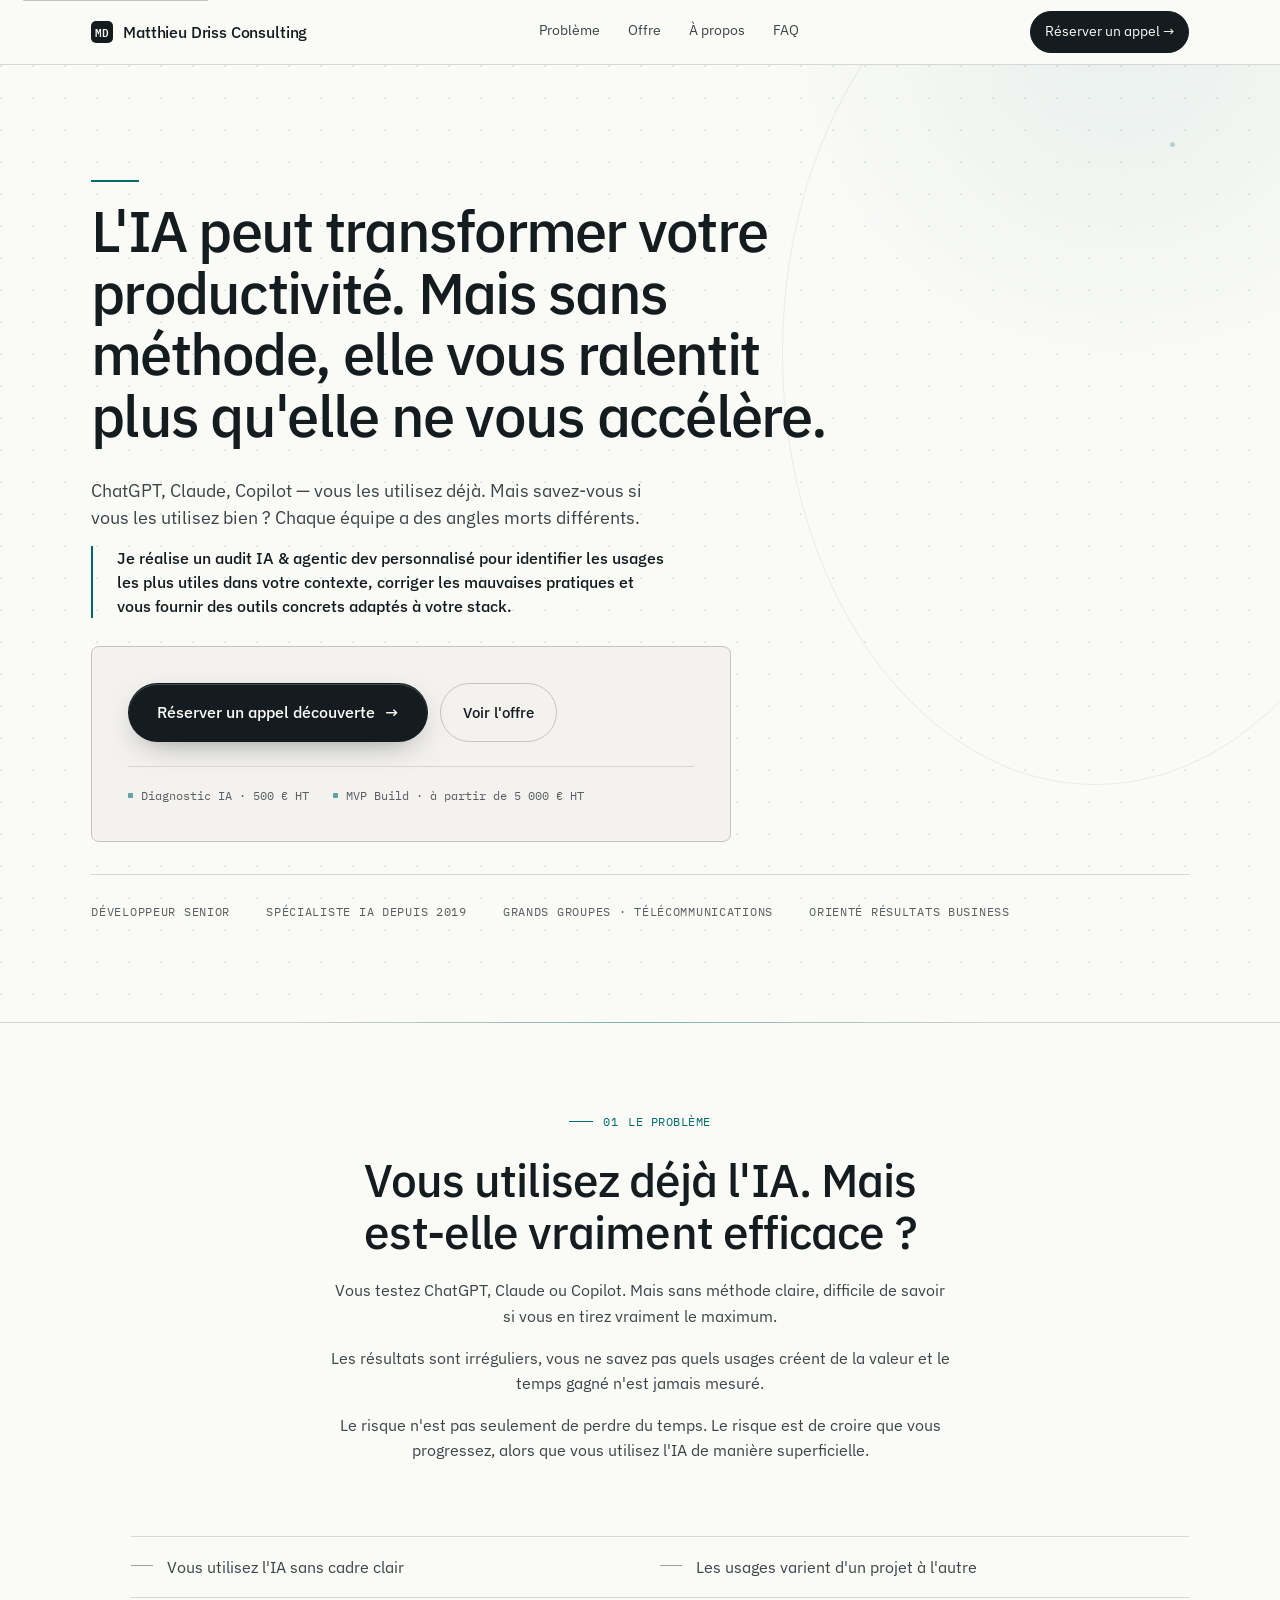
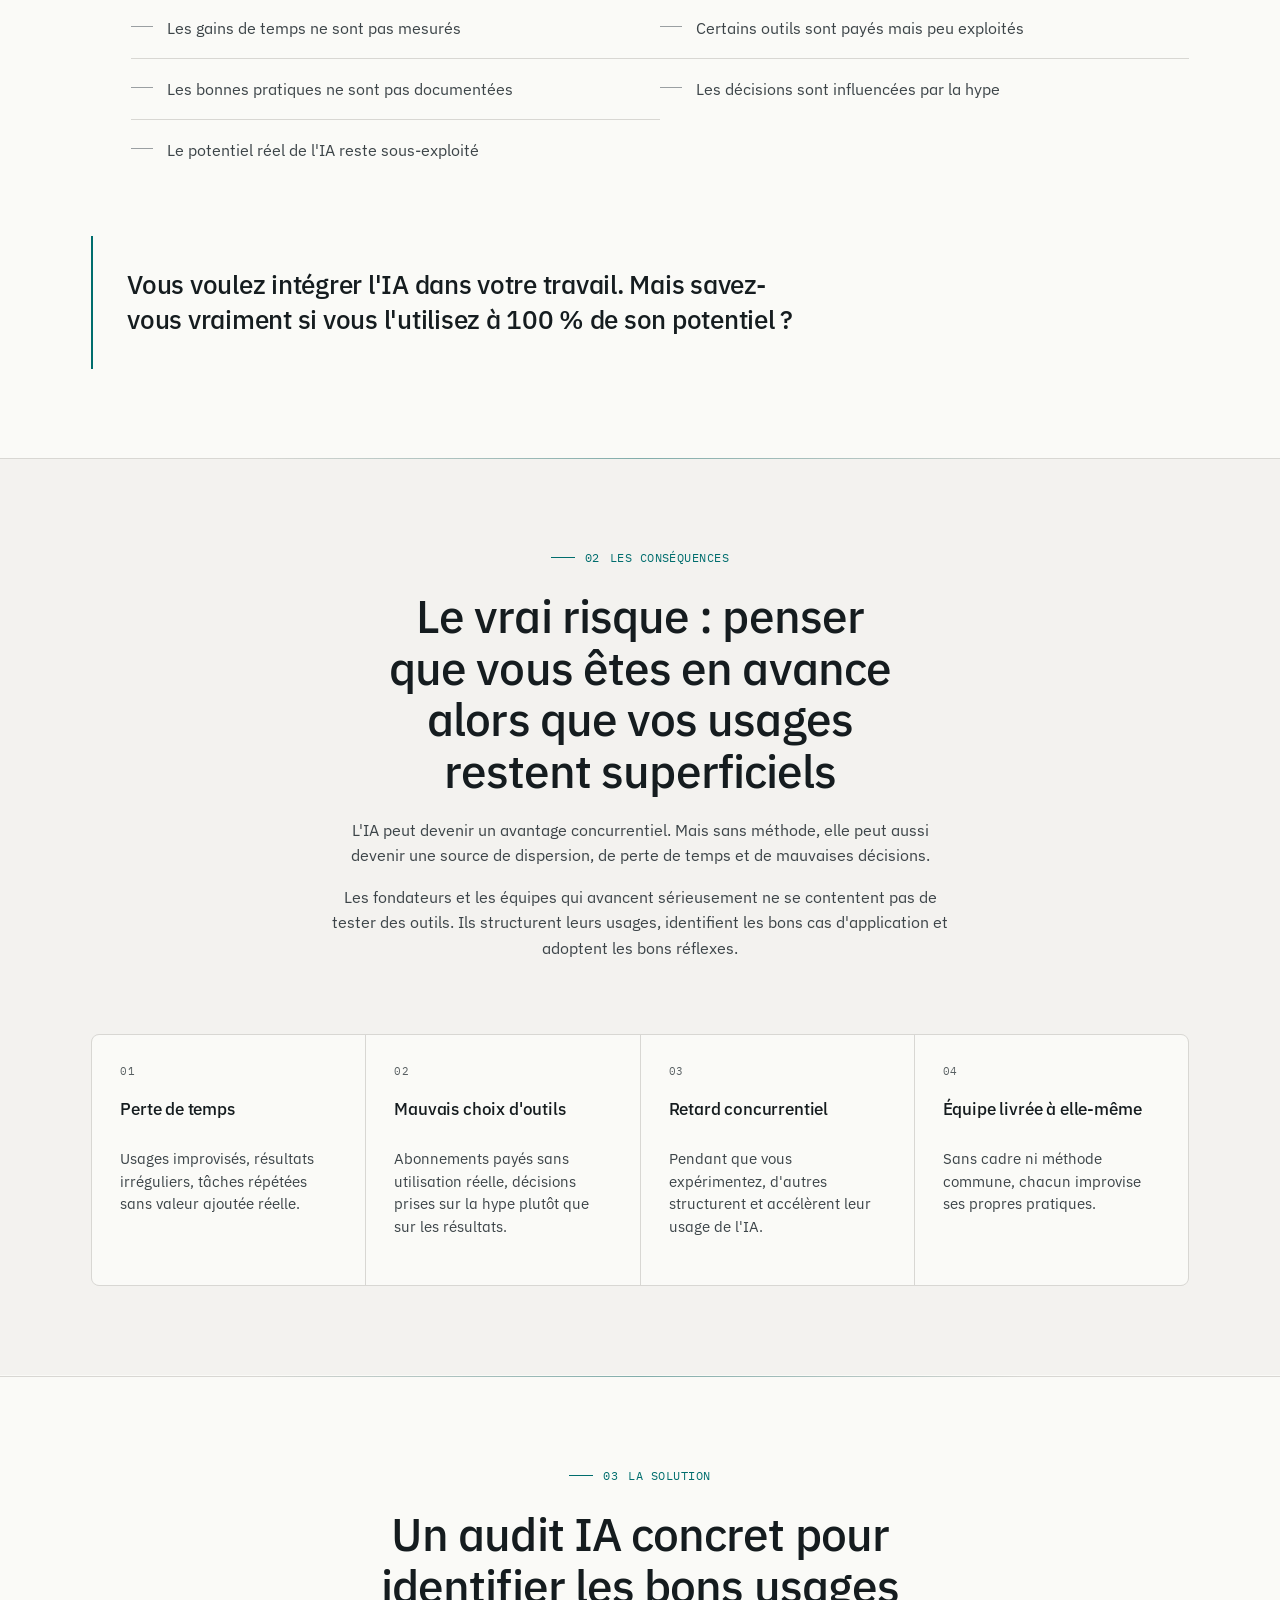
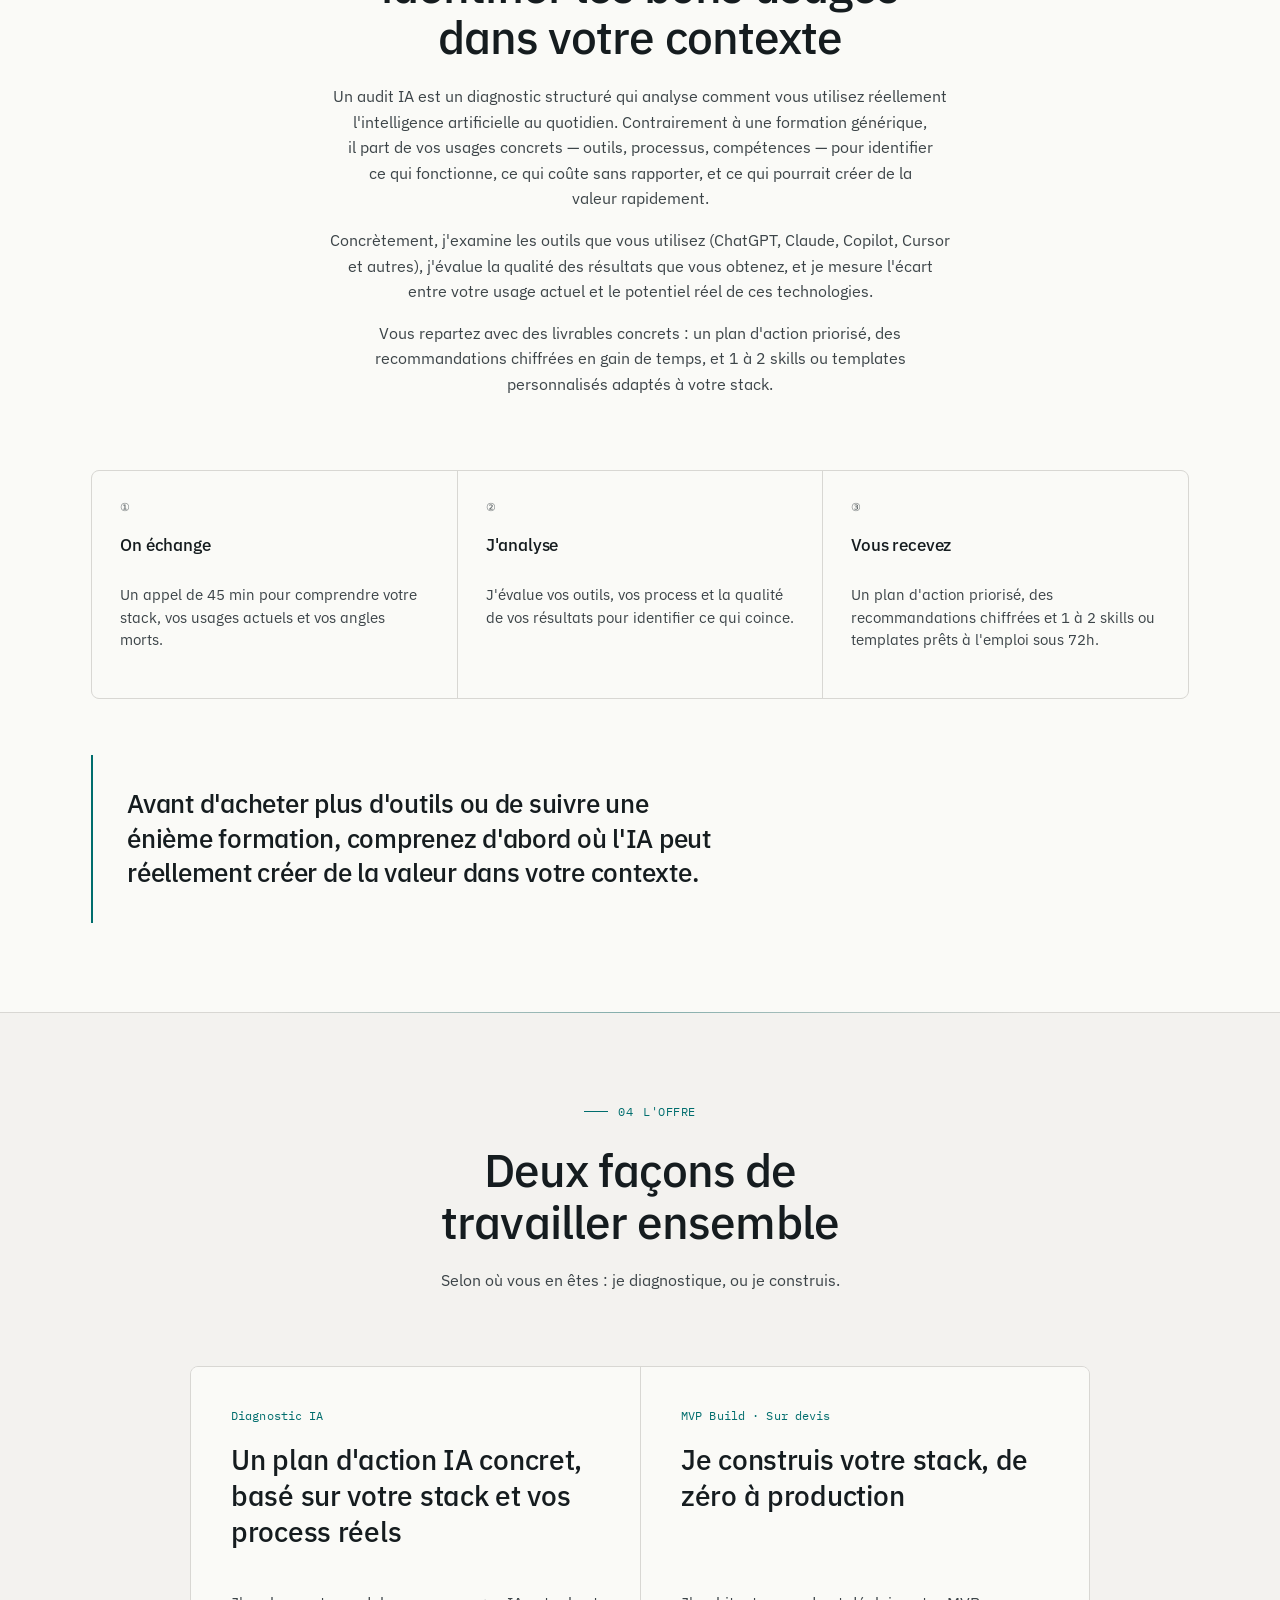
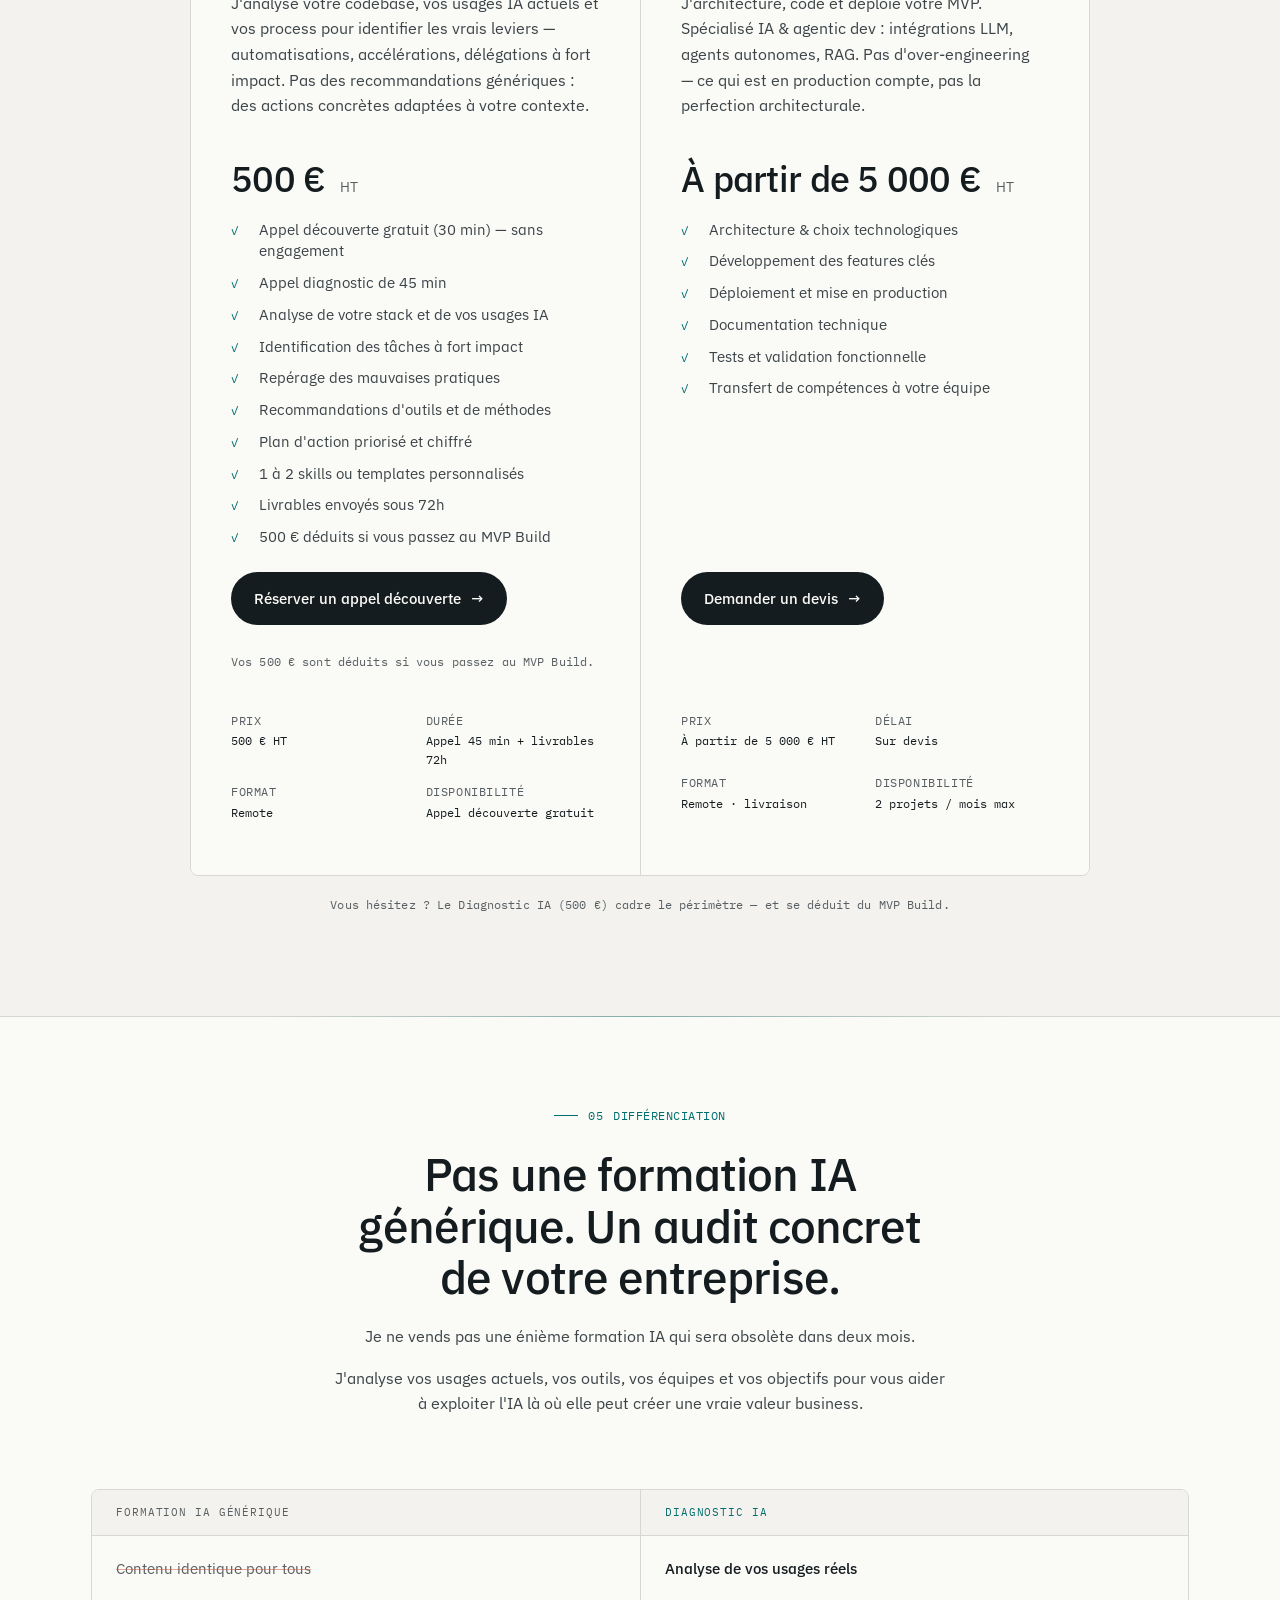
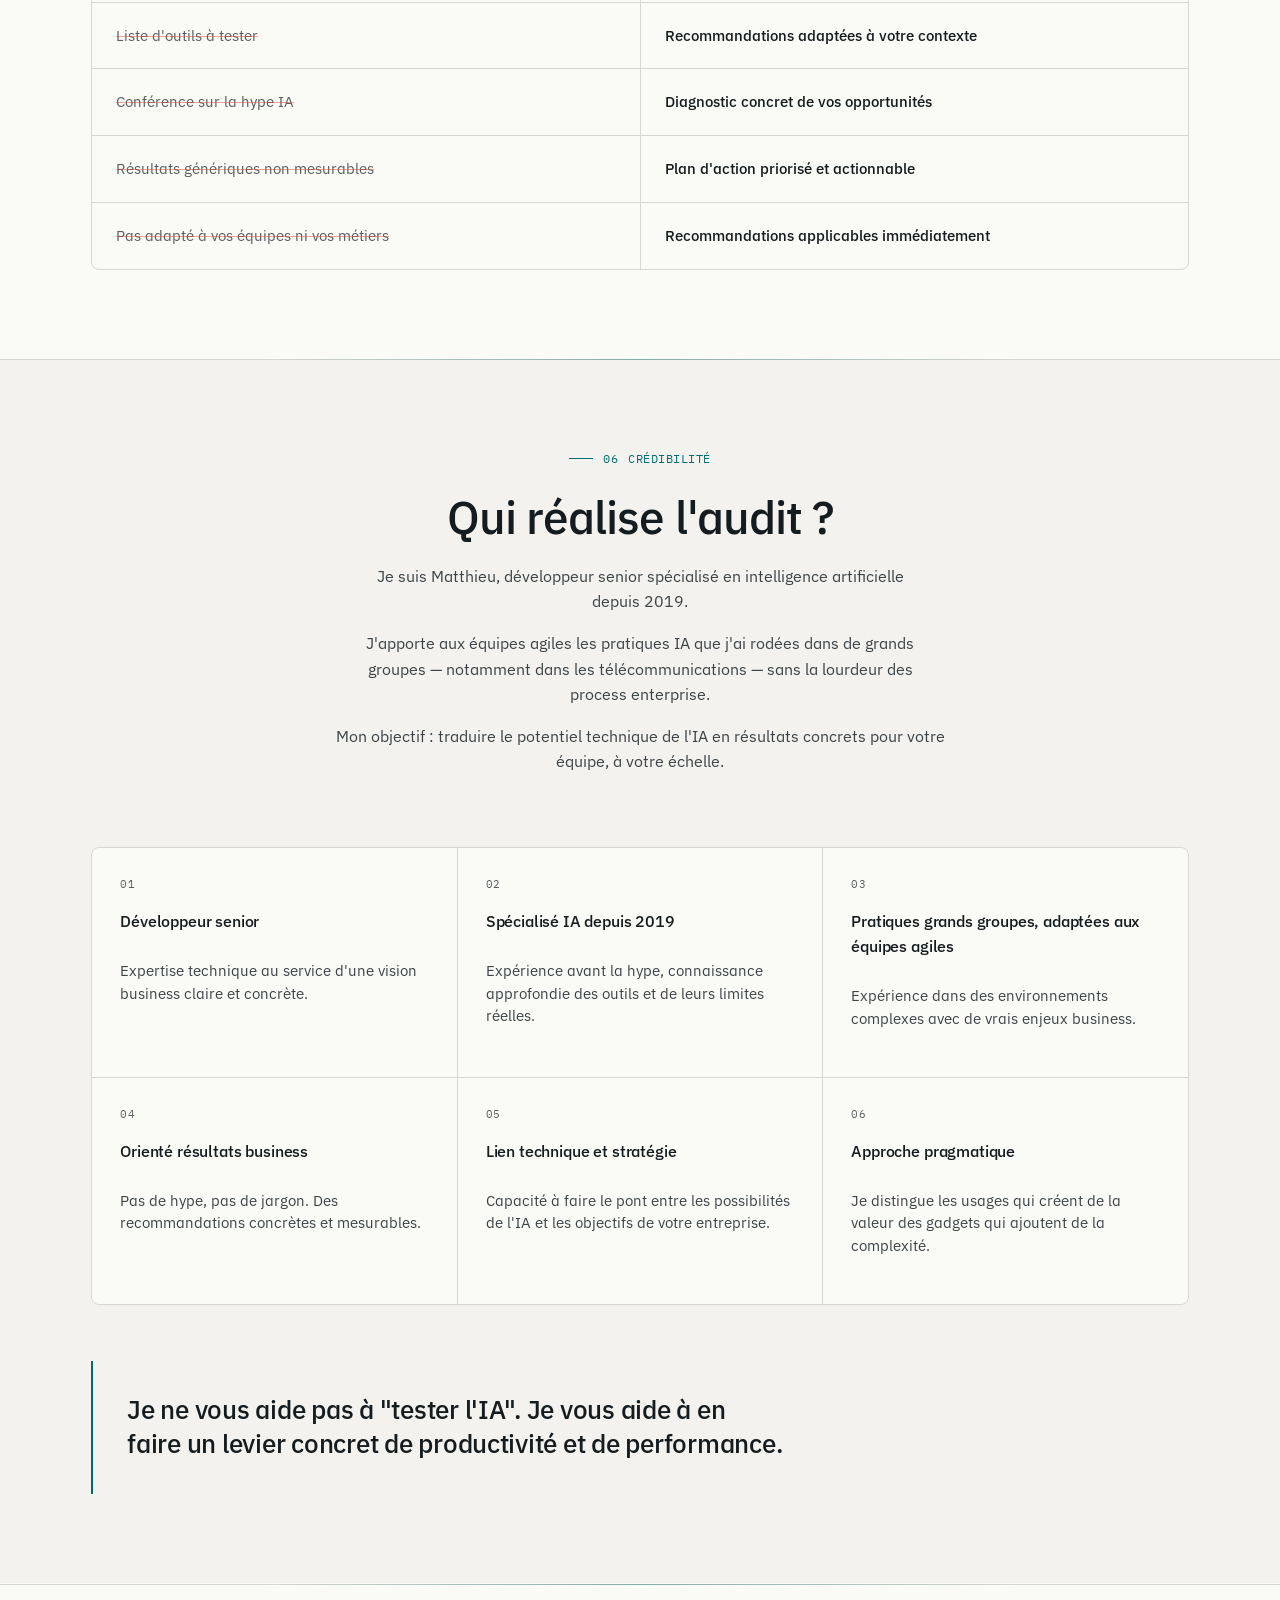
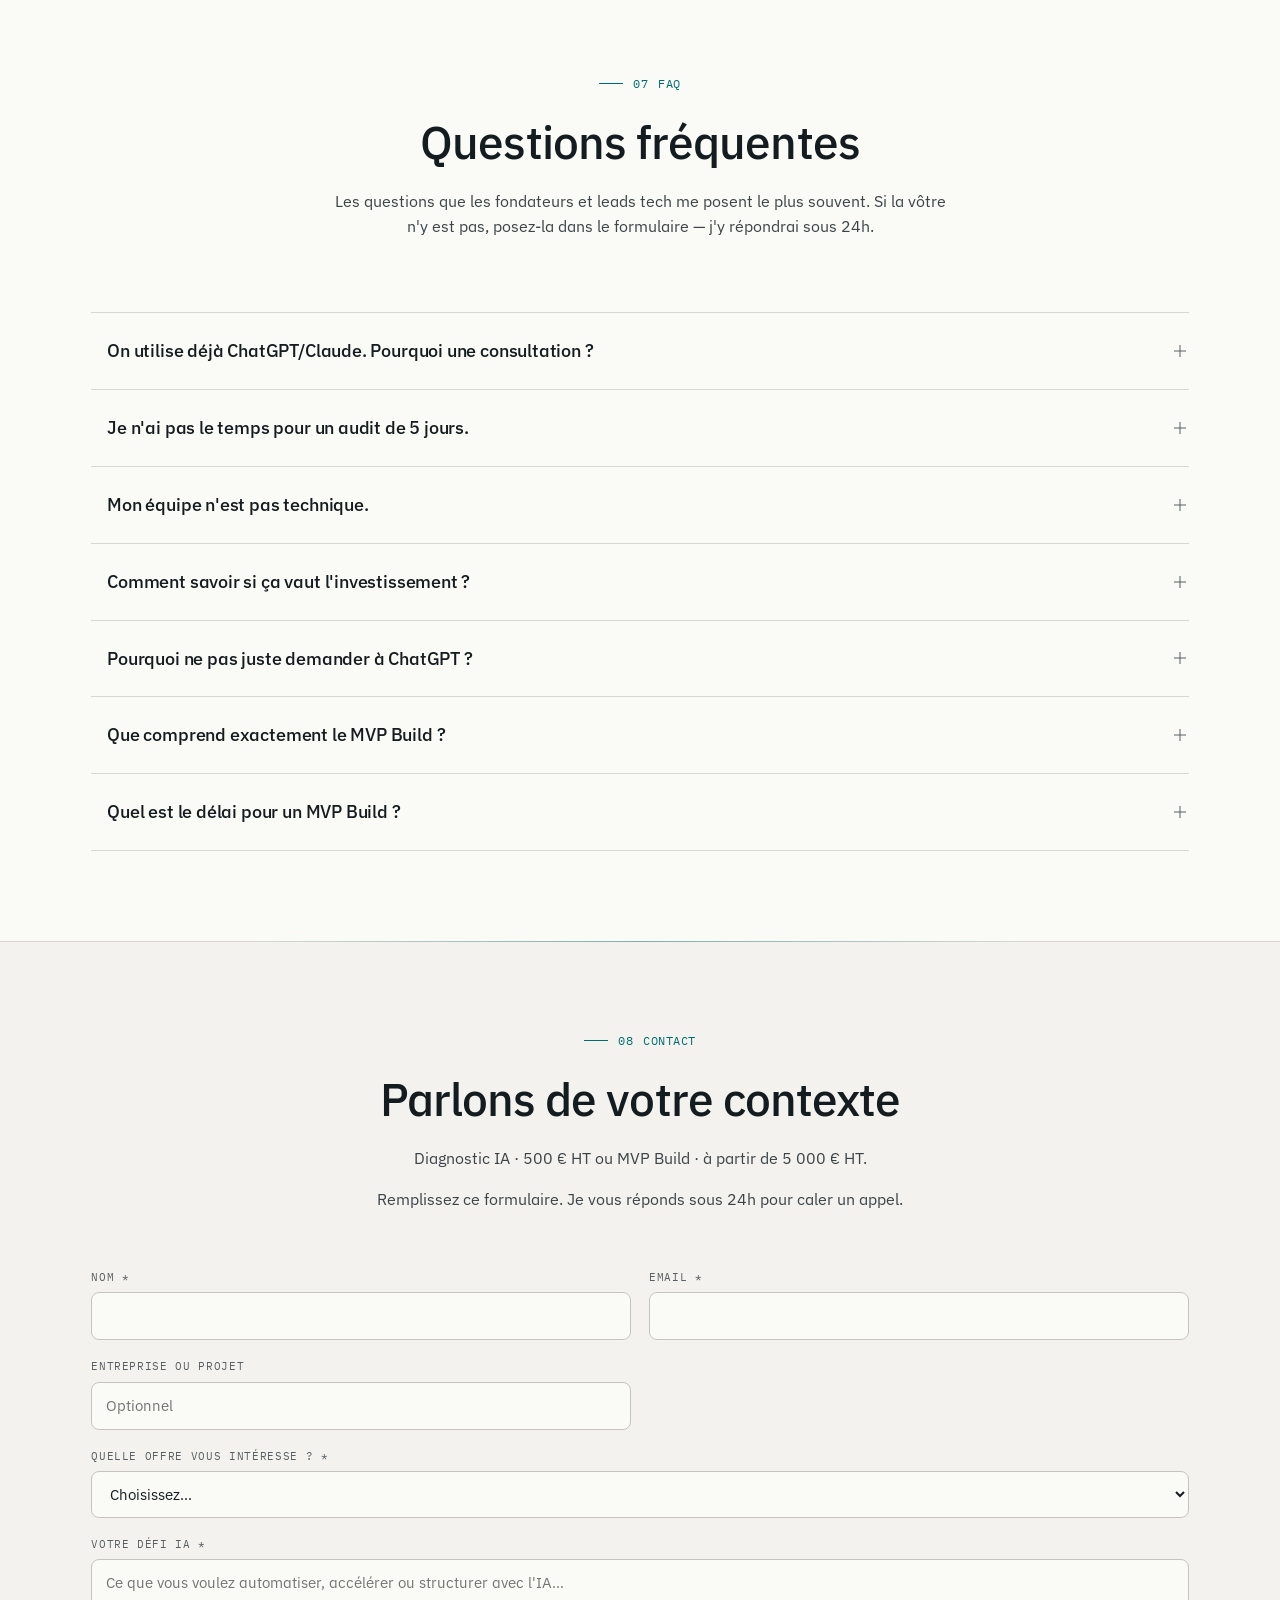
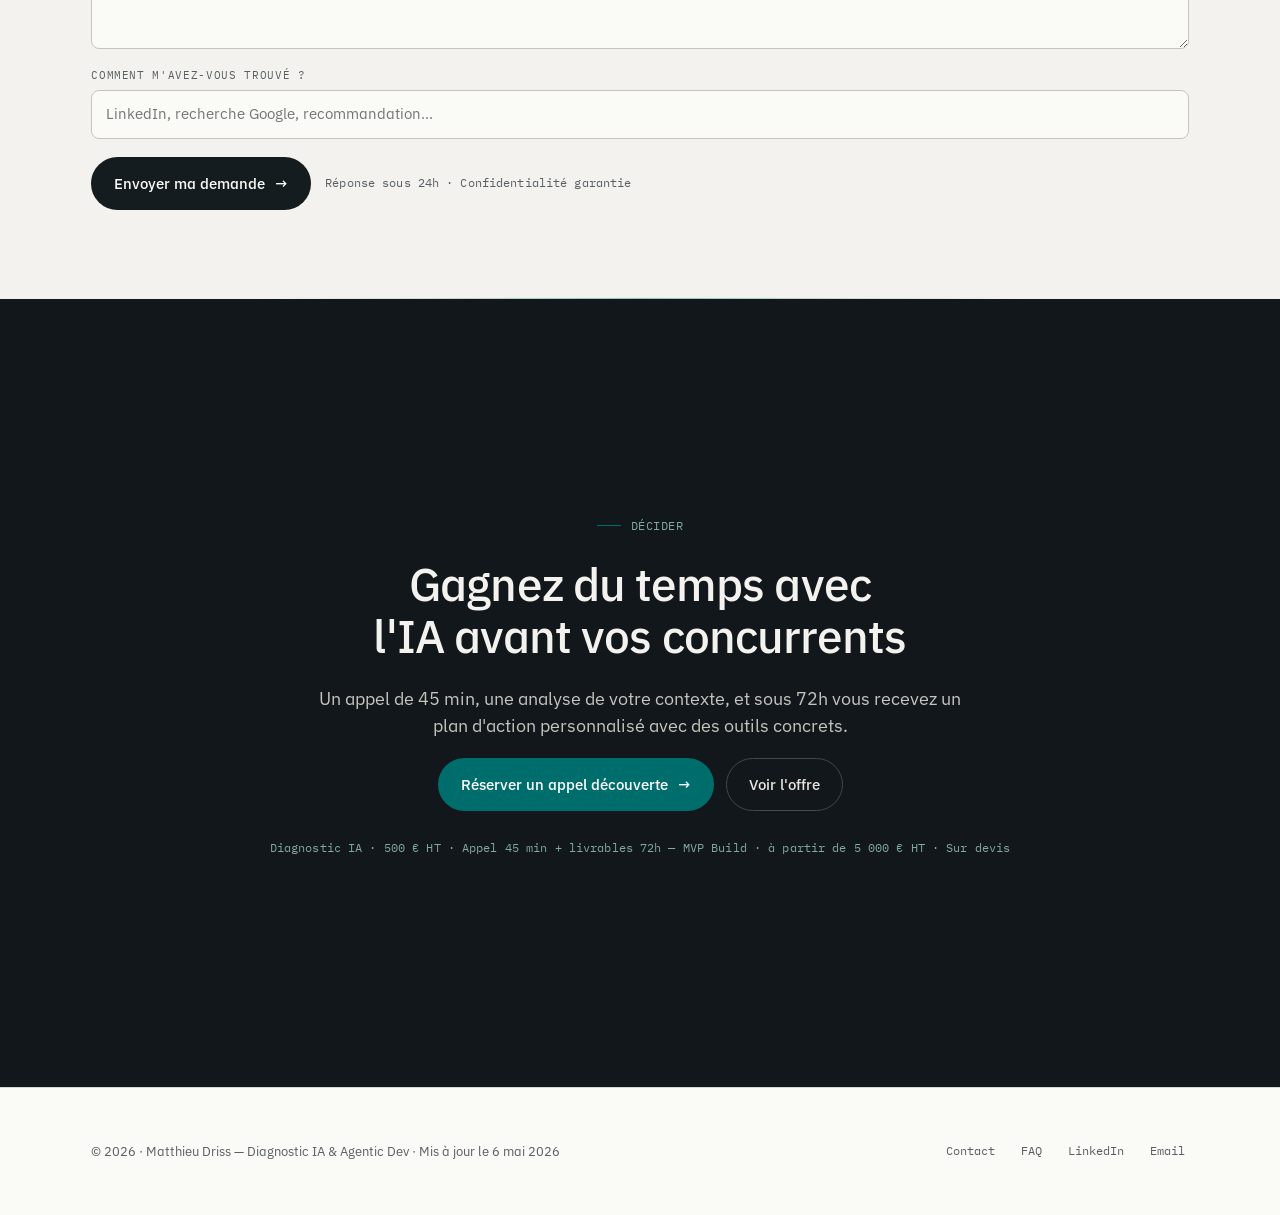
==== commit 3eaf6d70: "fix: SEO audit — 6 fixes across 5 files - llms.txt: rebrand to Diagnostic IA, price 300€→500€ (3 ref" ====
--- a/index.html
+++ b/index.html
@@ -11,7 +11,7 @@
         </title>
         <meta
             name="description"
-            content="Audit IA & Agentic Dev : Diagnostic IA pour SaaS founders et dirigeants tech. Identifiez les vrais leviers IA de votre stack et repartez avec un plan d'action concret."
+            content="Diagnostic IA pour SaaS founders et dirigeants tech — identifiez les leviers IA de votre stack et repartez avec un plan d'action concret."
         />
         <meta
             property="og:title"
@@ -24,7 +24,7 @@
         <meta property="og:type" content="website" />
         <meta
             property="og:url"
-            content="https://consulting.matthieu-driss.fr"
+            content="https://consulting.matthieu-driss.fr/"
         />
         <meta
             property="og:image"
@@ -32,7 +32,10 @@
         />
         <meta property="og:image:width" content="1200" />
         <meta property="og:image:height" content="630" />
-        <meta property="og:image:alt" content="Audit IA & Agentic Dev — Diagnostic IA 500€ HT · MVP Build à partir de 5 000€ HT" />
+        <meta
+            property="og:image:alt"
+            content="Audit IA & Agentic Dev — Diagnostic IA 500€ HT · MVP Build à partir de 5 000€ HT"
+        />
         <meta name="twitter:card" content="summary_large_image" />
         <meta
             name="twitter:image"
@@ -50,8 +53,14 @@
             name="twitter:description"
             content="Diagnostic IA pour SaaS founders et dirigeants tech : identifiez les vrais leviers IA de votre stack et repartez avec un plan d'action concret."
         />
-        <link rel="canonical" href="https://consulting.matthieu-driss.fr" />
-        <link rel="sitemap" type="application/xml" href="https://consulting.matthieu-driss.fr/sitemap.xml" />
+        <link rel="canonical" href="https://consulting.matthieu-driss.fr/" />
+        <link rel="alternate" hreflang="fr" href="https://consulting.matthieu-driss.fr/" />
+        <link rel="alternate" hreflang="x-default" href="https://consulting.matthieu-driss.fr/" />
+        <link
+            rel="sitemap"
+            type="application/xml"
+            href="https://consulting.matthieu-driss.fr/sitemap.xml"
+        />
         <meta property="og:locale" content="fr_FR" />
         <meta property="og:site_name" content="Matthieu Driss Consulting" />
         <link
@@ -65,7 +74,10 @@
             rel="preload"
             href="https://fonts.googleapis.com/css2?family=IBM+Plex+Mono:wght@400;500&family=IBM+Plex+Sans:wght@400;500;600&display=swap"
             as="style"
-            onload="this.onload=null;this.rel='stylesheet'"
+            onload="
+                this.onload = null;
+                this.rel = 'stylesheet';
+            "
         />
         <noscript
             ><link
@@ -86,9 +98,7 @@
                     "jobTitle": "Consultant IA & Développeur senior",
                     "url": "https://consulting.matthieu-driss.fr"
                 },
-                "sameAs": [
-                    "https://www.linkedin.com/in/matthieu-d/"
-                ],
+                "sameAs": ["https://www.linkedin.com/in/matthieu-d/"],
                 "logo": "https://consulting.matthieu-driss.fr/og-image.png",
                 "image": "https://consulting.matthieu-driss.fr/og-image.png",
                 "contactPoint": {
@@ -177,7 +187,7 @@
                         "name": "Quel est le délai pour un MVP Build ?",
                         "acceptedAnswer": {
                             "@type": "Answer",
-                            "text": "Entre 5 et 10 semaines selon le scope. Le Diagnostic IA (500 € HT) est le meilleur moyen de cadrer précisément le périmètre avant de s'engager sur un devis."
+                            "text": "Entre 2 et 5 semaines selon le scope. Le Diagnostic IA (500 € HT) est le meilleur moyen de cadrer précisément le périmètre avant de s'engager sur un devis."
                         }
                     }
                 ]
@@ -192,7 +202,8 @@
                 "provider": {
                     "@type": "Person",
                     "name": "Matthieu Driss",
-                    "url": "https://consulting.matthieu-driss.fr"
+                    "url": "https://consulting.matthieu-driss.fr",
+                    "sameAs": "https://www.linkedin.com/in/matthieu-d/"
                 },
                 "serviceType": "Diagnostic IA",
                 "areaServed": { "@type": "Country", "name": "France" },
@@ -257,46 +268,62 @@
 
                 <div class="container">
                     <div class="hero__center">
-                    <h1 class="h1 hero__title">
-                        L'IA peut transformer votre productivité. Mais sans
-                        méthode, elle vous ralentit plus qu'elle ne vous accélère.
-                    </h1>
-
-                    <div class="hero__body">
-                        <p class="lead hero__lead">
-                            ChatGPT, Claude, Copilot — vous les utilisez déjà.
-                            Mais savez-vous si vous les utilisez bien ? Chaque
-                            équipe a des angles morts différents.
-                        </p>
-                        <p class="lead hero__lead hero__lead--emphasis">
-                            Je réalise un audit IA &amp; agentic dev
-                            personnalisé pour identifier les usages les plus
-                            utiles dans votre contexte, corriger les mauvaises
-                            pratiques et vous fournir des outils concrets
-                            adaptés à votre stack.
-                        </p>
-                    </div>
-
-                    <div class="hero__action-card">
-                        <div class="hero__ctas">
-                            <a class="btn btn--primary" href="#contact"
-                                >Réserver un appel découverte
-                                <span class="arrow">→</span></a
+                        <h1 class="h1 hero__title">
+                            L'IA peut transformer votre productivité. Mais sans
+                            méthode, elle vous ralentit plus qu'elle ne vous
+                            accélère.
+                        </h1>
+
+                        <div class="hero__body">
+                            <p class="lead hero__lead">
+                                ChatGPT, Claude, Copilot — vous les utilisez
+                                déjà. Mais savez-vous si vous les utilisez bien
+                                ? Chaque équipe a des angles morts différents.
+                            </p>
+                            <p class="lead hero__lead hero__lead--emphasis">
+                                Je réalise un audit IA &amp; agentic dev
+                                personnalisé pour identifier les usages les plus
+                                utiles dans votre contexte, corriger les
+                                mauvaises pratiques et vous fournir des outils
+                                concrets adaptés à votre stack.
+                            </p>
+                        </div>
+
+                        <div class="hero__action-card">
+                            <div class="hero__ctas">
+                                <a class="btn btn--primary" href="#contact"
+                                    >Réserver un appel découverte
+                                    <span class="arrow">→</span></a
+                                >
+                                <a class="btn btn--ghost" href="#offre"
+                                    >Voir l'offre</a
+                                >
+                            </div>
+                            <div class="hero__meta">
+                                <span class="hero__meta-item"
+                                    >Diagnostic IA · 500&nbsp;€&nbsp;HT</span
+                                >
+                                <span class="hero__meta-item"
+                                    >MVP Build · à partir de
+                                    5&nbsp;000&nbsp;€&nbsp;HT</span
+                                >
+                            </div>
+                        </div>
+
+                        <div class="hero__cred">
+                            <span class="hero__cred-item"
+                                >Développeur senior</span
                             >
-                            <a class="btn btn--ghost" href="#offre">Voir l'offre</a>
-                        </div>
-                        <div class="hero__meta">
-                            <span class="hero__meta-item">Diagnostic IA · 500&nbsp;€&nbsp;HT</span>
-                            <span class="hero__meta-item">MVP Build · à partir de 5&nbsp;000&nbsp;€&nbsp;HT</span>
-                        </div>
-                    </div>
-
-                    <div class="hero__cred">
-                        <span class="hero__cred-item">Développeur senior</span>
-                        <span class="hero__cred-item">Spécialiste IA depuis 2019</span>
-                        <span class="hero__cred-item">Grands groupes · Télécommunications</span>
-                        <span class="hero__cred-item">Orienté résultats business</span>
-                    </div>
+                            <span class="hero__cred-item"
+                                >Spécialiste IA depuis 2019</span
+                            >
+                            <span class="hero__cred-item"
+                                >Grands groupes · Télécommunications</span
+                            >
+                            <span class="hero__cred-item"
+                                >Orienté résultats business</span
+                            >
+                        </div>
                     </div>
                 </div>
             </section>
@@ -316,19 +343,20 @@
                         </div>
                         <div class="sec-head__intro body">
                             <p>
-                                Vous testez ChatGPT, Claude ou Copilot. Mais sans
-                                méthode claire, difficile de savoir si vous en
-                                tirez vraiment le maximum.
-                            </p>
-                            <p>
-                                Les résultats sont irréguliers, vous ne savez pas
-                                quels usages créent de la valeur et le temps
+                                Vous testez ChatGPT, Claude ou Copilot. Mais
+                                sans méthode claire, difficile de savoir si vous
+                                en tirez vraiment le maximum.
+                            </p>
+                            <p>
+                                Les résultats sont irréguliers, vous ne savez
+                                pas quels usages créent de la valeur et le temps
                                 gagné n'est jamais mesuré.
                             </p>
                             <p>
-                                Le risque n'est pas seulement de perdre du temps.
-                                Le risque est de croire que vous progressez, alors
-                                que vous utilisez l'IA de manière superficielle.
+                                Le risque n'est pas seulement de perdre du
+                                temps. Le risque est de croire que vous
+                                progressez, alors que vous utilisez l'IA de
+                                manière superficielle.
                             </p>
                         </div>
                     </div>
@@ -343,8 +371,8 @@
                     </ul>
                     <div class="impact">
                         Vous voulez intégrer l'IA dans votre travail. Mais
-                        savez-vous vraiment si vous l'utilisez à 100&nbsp;%
-                        de son potentiel&nbsp;?
+                        savez-vous vraiment si vous l'utilisez à 100&nbsp;% de
+                        son potentiel&nbsp;?
                     </div>
                 </div>
             </section>
@@ -373,9 +401,9 @@
                             <p>
                                 Les fondateurs et les équipes qui avancent
                                 sérieusement ne se contentent pas de tester des
-                                outils. Ils structurent leurs usages, identifient
-                                les bons cas d'application et adoptent les bons
-                                réflexes.
+                                outils. Ils structurent leurs usages,
+                                identifient les bons cas d'application et
+                                adoptent les bons réflexes.
                             </p>
                         </div>
                     </div>
@@ -384,8 +412,8 @@
                             <div class="cell__num">01</div>
                             <h3 class="cell__title">Perte de temps</h3>
                             <p class="cell__body">
-                                Usages improvisés, résultats irréguliers,
-                                tâches répétées sans valeur ajoutée réelle.
+                                Usages improvisés, résultats irréguliers, tâches
+                                répétées sans valeur ajoutée réelle.
                             </p>
                         </div>
                         <div class="cell">
@@ -393,8 +421,8 @@
                             <h3 class="cell__title">Mauvais choix d'outils</h3>
                             <p class="cell__body">
                                 Abonnements payés sans utilisation réelle,
-                                décisions prises sur la hype plutôt que sur
-                                les résultats.
+                                décisions prises sur la hype plutôt que sur les
+                                résultats.
                             </p>
                         </div>
                         <div class="cell">
@@ -462,9 +490,7 @@
                     <div class="grid grid--3">
                         <div class="cell">
                             <div class="cell__num">①</div>
-                            <h3 class="cell__title">
-                                On échange
-                            </h3>
+                            <h3 class="cell__title">On échange</h3>
                             <p class="cell__body">
                                 Un appel de 45 min pour comprendre votre stack,
                                 vos usages actuels et vos angles morts.
@@ -472,9 +498,7 @@
                         </div>
                         <div class="cell">
                             <div class="cell__num">②</div>
-                            <h3 class="cell__title">
-                                J'analyse
-                            </h3>
+                            <h3 class="cell__title">J'analyse</h3>
                             <p class="cell__body">
                                 J'évalue vos outils, vos process et la qualité
                                 de vos résultats pour identifier ce qui coince.
@@ -482,13 +506,11 @@
                         </div>
                         <div class="cell">
                             <div class="cell__num">③</div>
-                            <h3 class="cell__title">
-                                Vous recevez
-                            </h3>
+                            <h3 class="cell__title">Vous recevez</h3>
                             <p class="cell__body">
                                 Un plan d'action priorisé, des recommandations
-                                chiffrées et 1 à 2 skills ou templates prêts
-                                à l'emploi sous 72h.
+                                chiffrées et 1 à 2 skills ou templates prêts à
+                                l'emploi sous 72h.
                             </p>
                         </div>
                     </div>
@@ -508,78 +530,64 @@
                             <div class="eyebrow">
                                 <span>04</span> <span>L'offre</span>
                             </div>
-                            <h2 class="h2">Deux façons de travailler ensemble</h2>
+                            <h2 class="h2">
+                                Deux façons de travailler ensemble
+                            </h2>
                         </div>
                         <div class="sec-head__intro body">
                             <p>
-                                Selon où vous en êtes : je diagnostique, ou je construis.
+                                Selon où vous en êtes : je diagnostique, ou je
+                                construis.
                             </p>
                         </div>
                     </div>
                     <div class="pricing">
                         <div class="pricing__main">
-                            <div
-                                class="mono"
-                                style="color: var(--accent)"
-                            >
+                            <div class="mono" style="color: var(--accent)">
                                 Diagnostic IA
                             </div>
-                            <h3
-                                class="h3"
-                                style="font-size: 28px"
-                            >
-                                Un plan d'action IA concret, basé sur votre stack et vos process réels
+                            <h3 class="h3" style="font-size: 28px">
+                                Un plan d'action IA concret, basé sur votre
+                                stack et vos process réels
                             </h3>
                             <p class="body">
                                 J'analyse votre codebase, vos usages IA actuels
                                 et vos process pour identifier les vrais leviers
                                 — automatisations, accélérations, délégations à
-                                fort impact. Pas des recommandations génériques :
-                                des actions concrètes adaptées à votre contexte.
-                            </p>
-                            <div
-                                class="pricing__price"
-                            >
+                                fort impact. Pas des recommandations génériques
+                                : des actions concrètes adaptées à votre
+                                contexte.
+                            </p>
+                            <div class="pricing__price">
                                 500&nbsp;€
                                 <small>HT</small>
                             </div>
                             <ul class="pricing__list">
                                 <li>
-                                    Appel découverte gratuit (30 min) — sans engagement
+                                    Appel découverte gratuit (30 min) — sans
+                                    engagement
                                 </li>
-                                <li>
-                                    Appel diagnostic de 45 min
-                                </li>
+                                <li>Appel diagnostic de 45 min</li>
                                 <li>
                                     Analyse de votre stack et de vos usages IA
                                 </li>
+                                <li>Identification des tâches à fort impact</li>
+                                <li>Repérage des mauvaises pratiques</li>
+                                <li>Recommandations d'outils et de méthodes</li>
+                                <li>Plan d'action priorisé et chiffré</li>
+                                <li>1 à 2 skills ou templates personnalisés</li>
+                                <li>Livrables envoyés sous 72h</li>
                                 <li>
-                                    Identification des tâches à fort impact
+                                    500 € déduits si vous passez au MVP Build
                                 </li>
-                                <li>
-                                    Repérage des mauvaises pratiques
-                                </li>
-                                <li>
-                                    Recommandations d'outils et de méthodes
-                                </li>
-                                <li>
-                                    Plan d'action priorisé et chiffré
-                                </li>
-                                <li>
-                                    1 à 2 skills ou templates personnalisés
-                                </li>
-                                <li>Livrables envoyés sous 72h</li>
-                                <li>500 € déduits si vous passez au MVP Build</li>
                             </ul>
                             <a class="btn btn--primary" href="#contact"
                                 >Réserver un appel découverte
                                 <span class="arrow">→</span></a
                             >
-                            <p
-                                class="mono"
-                                style="color: var(--ink-3)"
-                            >
-                                Vos 500 € sont déduits si vous passez au MVP Build.
+                            <p class="mono" style="color: var(--ink-3)">
+                                Vos 500 € sont déduits si vous passez au MVP
+                                Build.
                             </p>
                             <dl class="pricing__meta">
                                 <div>
@@ -601,49 +609,30 @@
                             </dl>
                         </div>
                         <div class="pricing__alt">
-                            <div
-                                class="mono"
-                                style="color: var(--accent)"
-                            >
+                            <div class="mono" style="color: var(--accent)">
                                 MVP Build · Sur devis
                             </div>
-                            <h3
-                                class="h3"
-                                style="font-size: 28px"
-                            >
+                            <h3 class="h3" style="font-size: 28px">
                                 Je construis votre stack, de zéro à production
                             </h3>
                             <p class="body">
-                                J'architecture, code et déploie votre MVP. Spécialisé
-                                IA &amp; agentic dev : intégrations LLM, agents autonomes,
-                                RAG. Pas d'over-engineering — ce qui est en production
+                                J'architecture, code et déploie votre MVP.
+                                Spécialisé IA &amp; agentic dev : intégrations
+                                LLM, agents autonomes, RAG. Pas
+                                d'over-engineering — ce qui est en production
                                 compte, pas la perfection architecturale.
                             </p>
-                            <div
-                                class="pricing__price"
-                            >
+                            <div class="pricing__price">
                                 À partir de 5&nbsp;000&nbsp;€
                                 <small>HT</small>
                             </div>
                             <ul class="pricing__list">
-                                <li>
-                                    Architecture & choix technologiques
-                                </li>
-                                <li>
-                                    Développement des features clés
-                                </li>
-                                <li>
-                                    Déploiement et mise en production
-                                </li>
-                                <li>
-                                    Documentation technique
-                                </li>
-                                <li>
-                                    Tests et validation fonctionnelle
-                                </li>
-                                <li>
-                                    Transfert de compétences à votre équipe
-                                </li>
+                                <li>Architecture & choix technologiques</li>
+                                <li>Développement des features clés</li>
+                                <li>Déploiement et mise en production</li>
+                                <li>Documentation technique</li>
+                                <li>Tests et validation fonctionnelle</li>
+                                <li>Transfert de compétences à votre équipe</li>
                             </ul>
                             <a class="btn btn--primary" href="#contact"
                                 >Demander un devis
@@ -670,8 +659,16 @@
                             </dl>
                         </div>
                     </div>
-                    <p class="mono" style="color: var(--ink-3); margin-top: 20px; text-align: center">
-                        Vous hésitez ? Le Diagnostic IA (500 €) cadre le périmètre — et se déduit du MVP Build.
+                    <p
+                        class="mono"
+                        style="
+                            color: var(--ink-3);
+                            margin-top: 20px;
+                            text-align: center;
+                        "
+                    >
+                        Vous hésitez ? Le Diagnostic IA (500 €) cadre le
+                        périmètre — et se déduit du MVP Build.
                     </p>
                 </div>
             </section>
@@ -686,14 +683,14 @@
                                 <span>Différenciation</span>
                             </div>
                             <h2 class="h2">
-                                Pas une formation IA générique. Un audit
-                                concret de votre entreprise.
+                                Pas une formation IA générique. Un audit concret
+                                de votre entreprise.
                             </h2>
                         </div>
                         <div class="sec-head__intro body">
                             <p>
-                                Je ne vends pas une énième formation IA qui
-                                sera obsolète dans deux mois.
+                                Je ne vends pas une énième formation IA qui sera
+                                obsolète dans deux mois.
                             </p>
                             <p>
                                 J'analyse vos usages actuels, vos outils, vos
@@ -706,7 +703,7 @@
                     <div class="compare">
                         <div class="compare__head">
                             <div>Formation IA générique</div>
-                            <div>Consultation IA personnalisée</div>
+                            <div>Diagnostic IA</div>
                         </div>
                         <div class="compare__row">
                             <div>Contenu identique pour tous</div>
@@ -714,9 +711,7 @@
                         </div>
                         <div class="compare__row">
                             <div>Liste d'outils à tester</div>
-                            <div>
-                                Recommandations adaptées à votre contexte
-                            </div>
+                            <div>Recommandations adaptées à votre contexte</div>
                         </div>
                         <div class="compare__row">
                             <div>Conférence sur la hype IA</div>
@@ -728,9 +723,7 @@
                         </div>
                         <div class="compare__row">
                             <div>Pas adapté à vos équipes ni vos métiers</div>
-                            <div>
-                                Recommandations applicables immédiatement
-                            </div>
+                            <div>Recommandations applicables immédiatement</div>
                         </div>
                     </div>
                 </div>
@@ -753,9 +746,9 @@
                             </p>
                             <p>
                                 J'apporte aux équipes agiles les pratiques IA
-                                que j'ai rodées dans de grands groupes — notamment
-                                dans les télécommunications — sans la lourdeur
-                                des process enterprise.
+                                que j'ai rodées dans de grands groupes —
+                                notamment dans les télécommunications — sans la
+                                lourdeur des process enterprise.
                             </p>
                             <p>
                                 Mon objectif : traduire le potentiel technique
@@ -789,7 +782,8 @@
                         <div class="cell">
                             <div class="cell__num">03</div>
                             <h3 class="cell__title" style="font-size: 16px">
-                                Pratiques grands groupes, adaptées aux équipes agiles
+                                Pratiques grands groupes, adaptées aux équipes
+                                agiles
                             </h3>
                             <p class="cell__body">
                                 Expérience dans des environnements complexes
@@ -847,9 +841,10 @@
                         </div>
                         <div class="sec-head__intro body">
                             <p>
-                                Les questions que les fondateurs et leads tech me posent
-                                le plus souvent. Si la vôtre n'y est pas,
-                                posez-la dans le formulaire — j'y répondrai sous 24h.
+                                Les questions que les fondateurs et leads tech
+                                me posent le plus souvent. Si la vôtre n'y est
+                                pas, posez-la dans le formulaire — j'y répondrai
+                                sous 24h.
                             </p>
                         </div>
                     </div>
@@ -857,28 +852,34 @@
                         <div class="faq__item">
                             <button class="faq__q">
                                 <span
-                                    >On utilise déjà ChatGPT/Claude. Pourquoi une
-                                    consultation ?</span
+                                    >On utilise déjà ChatGPT/Claude. Pourquoi
+                                    une consultation ?</span
                                 ><span class="plus" aria-hidden></span>
                             </button>
                             <div class="faq__a">
                                 <div>
-                                    Utiliser un LLM ne signifie pas l'exploiter au maximum.
-                                    La consultation identifie ce que vous pourriez automatiser,
-                                    accélérer ou déléguer — mais que vous n'avez pas encore vu.
+                                    Utiliser un LLM ne signifie pas l'exploiter
+                                    au maximum. La consultation identifie ce que
+                                    vous pourriez automatiser, accélérer ou
+                                    déléguer — mais que vous n'avez pas encore
+                                    vu.
                                 </div>
                             </div>
                         </div>
                         <div class="faq__item">
                             <button class="faq__q">
-                                <span>Je n'ai pas le temps pour un audit de 5 jours.</span
+                                <span
+                                    >Je n'ai pas le temps pour un audit de 5
+                                    jours.</span
                                 ><span class="plus" aria-hidden></span>
                             </button>
                             <div class="faq__a">
                                 <div>
-                                    Justement — le format est pensé pour vous : 45 min d'appel
-                                    + un document de recommandations livré sous 72h.
-                                    Pas de réunion de cadrage, pas de rapport de 50 pages.
+                                    Justement — le format est pensé pour vous :
+                                    45 min d'appel + un document de
+                                    recommandations livré sous 72h. Pas de
+                                    réunion de cadrage, pas de rapport de 50
+                                    pages.
                                 </div>
                             </div>
                         </div>
@@ -889,70 +890,81 @@
                             </button>
                             <div class="faq__a">
                                 <div>
-                                    Les meilleurs usages de Claude Code ou Cursor ne sont pas
-                                    réservés aux développeurs. L'enjeu est de trouver
-                                    les bons leviers pour votre contexte, pas d'embaucher
-                                    une équipe ML.
+                                    Les meilleurs usages de Claude Code ou
+                                    Cursor ne sont pas réservés aux
+                                    développeurs. L'enjeu est de trouver les
+                                    bons leviers pour votre contexte, pas
+                                    d'embaucher une équipe ML.
                                 </div>
                             </div>
                         </div>
                         <div class="faq__item">
                             <button class="faq__q">
-                                <span>Comment savoir si ça vaut l'investissement ?</span
+                                <span
+                                    >Comment savoir si ça vaut l'investissement
+                                    ?</span
                                 ><span class="plus" aria-hidden></span>
                             </button>
                             <div class="faq__a">
                                 <div>
-                                    Le premier échange est sans engagement. Si après l'appel
-                                    vous n'avez pas identifié au moins un levier concret,
-                                    vous ne payez rien. Et si le livrable ne vous donne pas
-                                    un plan actionnable, je le retravaille gratuitement.
+                                    Le premier échange est sans engagement. Si
+                                    après l'appel vous n'avez pas identifié au
+                                    moins un levier concret, vous ne payez rien.
+                                    Et si le livrable ne vous donne pas un plan
+                                    actionnable, je le retravaille gratuitement.
                                 </div>
                             </div>
                         </div>
                         <div class="faq__item">
                             <button class="faq__q">
                                 <span
-                                    >Pourquoi ne pas juste demander à
-                                    ChatGPT ?</span
+                                    >Pourquoi ne pas juste demander à ChatGPT
+                                    ?</span
                                 ><span class="plus" aria-hidden></span>
                             </button>
                             <div class="faq__a">
                                 <div>
-                                    ChatGPT ne connaît pas votre codebase, votre stack,
-                                    ni vos contraintes business. La consultation croise
-                                    votre contexte réel avec une expertise IA qui va
-                                    au-delà des suggestions génériques d'un LLM.
+                                    ChatGPT ne connaît pas votre codebase, votre
+                                    stack, ni vos contraintes business. La
+                                    consultation croise votre contexte réel avec
+                                    une expertise IA qui va au-delà des
+                                    suggestions génériques d'un LLM.
                                 </div>
                             </div>
                         </div>
                         <div class="faq__item">
                             <button class="faq__q">
-                                <span>Que comprend exactement le MVP Build ?</span
+                                <span
+                                    >Que comprend exactement le MVP Build
+                                    ?</span
                                 ><span class="plus" aria-hidden></span>
                             </button>
                             <div class="faq__a">
                                 <div>
-                                    Architecture, développement des features clés, déploiement
-                                    et documentation. Je ne livres pas un prototype — je livre
-                                    quelque chose qui tourne en production. Pas de CI/CD
-                                    sur-engineeré : l'objectif est que vous puissiez maintenir
-                                    et faire évoluer le projet après la livraison.
+                                    Architecture, développement des features
+                                    clés, déploiement et documentation. Je ne
+                                    livres pas un prototype — je livre quelque
+                                    chose qui tourne en production. Pas de CI/CD
+                                    sur-engineeré : l'objectif est que vous
+                                    puissiez maintenir et faire évoluer le
+                                    projet après la livraison.
                                 </div>
                             </div>
                         </div>
                         <div class="faq__item">
                             <button class="faq__q">
-                                <span>Quel est le délai pour un MVP Build ?</span
+                                <span
+                                    >Quel est le délai pour un MVP Build ?</span
                                 ><span class="plus" aria-hidden></span>
                             </button>
                             <div class="faq__a">
                                 <div>
-                                    Le délai dépend du scope. En général, comptez entre
-                                    5 et 10 semaines pour un premier MVP fonctionnel.
-                                    Le Diagnostic IA (500 € HT) est le meilleur
-                                    moyen de cadrer précisément le périmètre avant de
-                                    s'engager sur un devis.
+                                    Le délai dépend du scope. En général,
+                                    comptez entre 2 et 5 semaines pour un
+                                    premier MVP fonctionnel. Le Diagnostic IA
+                                    (500 € HT) est le meilleur moyen de cadrer
+                                    précisément le périmètre avant de s'engager
+                                    sur un devis.
                                 </div>
                             </div>
                         </div>
@@ -972,7 +984,8 @@
                         </div>
                         <div class="sec-head__intro body">
                             <p>
-                                Diagnostic IA · 500&nbsp;€ HT ou MVP Build · à partir de 5&nbsp;000&nbsp;€ HT.
+                                Diagnostic IA · 500&nbsp;€ HT ou MVP Build · à
+                                partir de 5&nbsp;000&nbsp;€ HT.
                             </p>
                             <p>
                                 Remplissez ce formulaire. Je vous réponds sous
@@ -995,16 +1008,24 @@
                         <input
                             type="text"
                             name="_gotcha"
-                            style="position:absolute;left:-9999px"
+                            style="position: absolute; left: -9999px"
                             tabindex="-1"
                             autocomplete="off"
                         />
                         <div class="field">
-                            <label for="f-nom">Nom <span style="color:var(--ink-3)">*</span></label
+                            <label for="f-nom"
+                                >Nom
+                                <span style="color: var(--ink-3)"
+                                    >*</span
+                                ></label
                             ><input id="f-nom" name="nom" required />
                         </div>
                         <div class="field">
-                            <label for="f-email">Email <span style="color:var(--ink-3)">*</span></label
+                            <label for="f-email"
+                                >Email
+                                <span style="color: var(--ink-3)"
+                                    >*</span
+                                ></label
                             ><input
                                 id="f-email"
                                 type="email"
@@ -1013,20 +1034,42 @@
                             />
                         </div>
                         <div class="field">
-                            <label for="f-entreprise">Entreprise ou projet</label
-                            ><input id="f-entreprise" name="entreprise" placeholder="Optionnel" />
+                            <label for="f-entreprise"
+                                >Entreprise ou projet</label
+                            ><input
+                                id="f-entreprise"
+                                name="entreprise"
+                                placeholder="Optionnel"
+                            />
                         </div>
                         <div class="field full">
-                            <label for="f-offre">Quelle offre vous intéresse ? <span style="color:var(--ink-3)">*</span></label>
+                            <label for="f-offre"
+                                >Quelle offre vous intéresse ?
+                                <span style="color: var(--ink-3)"
+                                    >*</span
+                                ></label
+                            >
                             <select id="f-offre" name="offre" required>
-                                <option value="" disabled selected>Choisissez…</option>
-                                <option value="consultation">Diagnostic IA · 500 € HT</option>
-                                <option value="mvp-build">MVP Build · à partir de 5 000 € HT</option>
-                                <option value="les-deux">Je ne sais pas encore</option>
+                                <option value="" disabled selected>
+                                    Choisissez…
+                                </option>
+                                <option value="consultation">
+                                    Diagnostic IA · 500 € HT
+                                </option>
+                                <option value="mvp-build">
+                                    MVP Build · à partir de 5 000 € HT
+                                </option>
+                                <option value="les-deux">
+                                    Je ne sais pas encore
+                                </option>
                             </select>
                         </div>
                         <div class="field full">
-                            <label for="f-defi">Votre défi IA <span style="color:var(--ink-3)">*</span></label
+                            <label for="f-defi"
+                                >Votre défi IA
+                                <span style="color: var(--ink-3)"
+                                    >*</span
+                                ></label
                             >
                             <textarea
                                 id="f-defi"
@@ -1036,7 +1079,8 @@
                             ></textarea>
                         </div>
                         <div class="field full">
-                            <label for="f-source">Comment m'avez-vous trouvé ?</label
+                            <label for="f-source"
+                                >Comment m'avez-vous trouvé ?</label
                             ><input
                                 id="f-source"
                                 name="source"
@@ -1052,12 +1096,17 @@
                                 flex-wrap: wrap;
                             "
                         >
-                            <button type="submit" class="btn btn--primary" id="submitBtn">
+                            <button
+                                type="submit"
+                                class="btn btn--primary"
+                                id="submitBtn"
+                            >
                                 Envoyer ma demande
                                 <span class="arrow">→</span>
                             </button>
                             <span class="mono" style="color: var(--ink-3)"
-                                >Réponse sous 24h · Confidentialité garantie</span
+                                >Réponse sous 24h · Confidentialité
+                                garantie</span
                             >
                         </div>
                     </form>
@@ -1067,9 +1116,14 @@
                         style="display: none"
                     >
                         <p>
-                            <strong>Le formulaire met plus de temps que prévu.</strong><br />
+                            <strong
+                                >Le formulaire met plus de temps que
+                                prévu.</strong
+                            ><br />
                             Si le problème persiste, écrivez-moi directement à
-                            <a href="mailto:contact@matthieu-driss.fr">contact@matthieu-driss.fr</a>
+                            <a href="mailto:contact@matthieu-driss.fr"
+                                >contact@matthieu-driss.fr</a
+                            >
                         </p>
                     </div>
                     <div
@@ -1136,9 +1190,9 @@
                         Gagnez du temps avec l'IA avant vos concurrents
                     </h2>
                     <p class="lead" style="color: var(--text-lead-on-deep)">
-                        Un appel de 45 min, une analyse de votre contexte, et sous
-                        72h vous recevez un plan d'action personnalisé avec des
-                        outils concrets.
+                        Un appel de 45 min, une analyse de votre contexte, et
+                        sous 72h vous recevez un plan d'action personnalisé avec
+                        des outils concrets.
                     </p>
                     <div class="hero__ctas">
                         <a class="btn btn--accent" href="#contact"
@@ -1162,7 +1216,9 @@
                             margin-top: 28px;
                         "
                     >
-                        Diagnostic IA · 500&nbsp;€ HT · Appel 45 min + livrables 72h — MVP Build · à partir de 5&nbsp;000&nbsp;€ HT · Sur devis
+                        Diagnostic IA · 500&nbsp;€ HT · Appel 45 min + livrables
+                        72h — MVP Build · à partir de 5&nbsp;000&nbsp;€ HT · Sur
+                        devis
                     </p>
                 </div>
             </section>
@@ -1171,7 +1227,8 @@
         <footer class="footer">
             <div class="container footer__inner">
                 <div>
-                    © 2026 · Matthieu Driss — Consultation IA &amp; Agentic Dev · Mis à jour le 6 mai 2026
+                    © 2026 · Matthieu Driss — Diagnostic IA &amp; Agentic Dev
+                    · Mis à jour le 6 mai 2026
                 </div>
                 <div class="footer__links">
                     <a href="#contact">Contact</a>
@@ -1239,8 +1296,7 @@
                     btn.setAttribute("aria-expanded", "false");
                     btn.setAttribute("aria-controls", panelId);
                     btn.addEventListener("click", function () {
-                        var wasOpen =
-                            item.getAttribute("data-open") === "true";
+                        var wasOpen = item.getAttribute("data-open") === "true";
                         items.forEach(function (el) {
                             el.setAttribute("data-open", "false");
                             el.querySelector(".faq__q").setAttribute(
@@ -1260,7 +1316,7 @@
                 if (form) {
                     var btn = form.querySelector('button[type="submit"]');
                     var err = document.getElementById("formError");
-                    var ok  = document.getElementById("formSuccess");
+                    var ok = document.getElementById("formSuccess");
                     var btnText = btn.textContent;
                     var timeout;
 
@@ -1348,19 +1404,17 @@
                 }
 
                 /* Smooth scroll for anchor links */
-                document
-                    .querySelectorAll('a[href^="#"]')
-                    .forEach(function (a) {
-                        a.addEventListener("click", function (e) {
-                            var target = document.querySelector(
-                                this.getAttribute("href"),
-                            );
-                            if (target) {
-                                e.preventDefault();
-                                target.scrollIntoView({ behavior: "smooth" });
-                            }
-                        });
+                document.querySelectorAll('a[href^="#"]').forEach(function (a) {
+                    a.addEventListener("click", function (e) {
+                        var target = document.querySelector(
+                            this.getAttribute("href"),
+                        );
+                        if (target) {
+                            e.preventDefault();
+                            target.scrollIntoView({ behavior: "smooth" });
+                        }
                     });
+                });
             })();
         </script>
     </body>
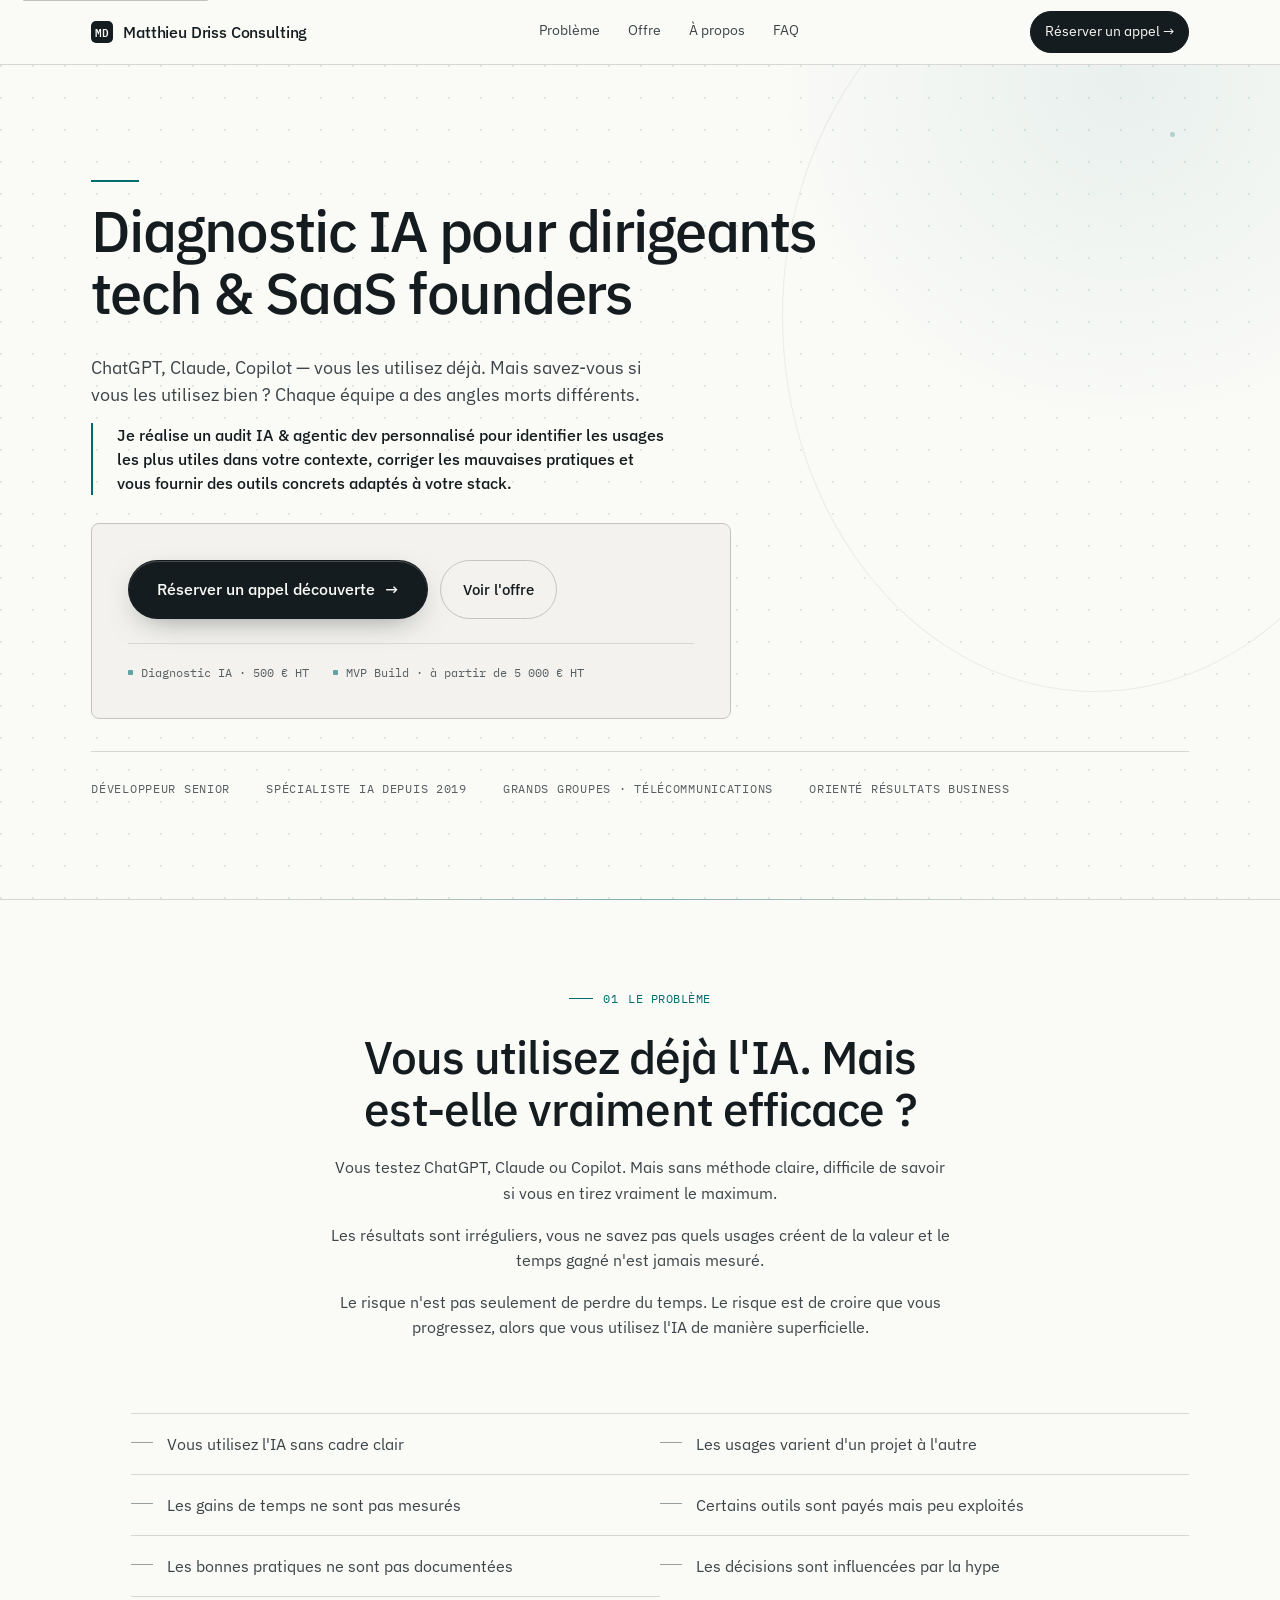
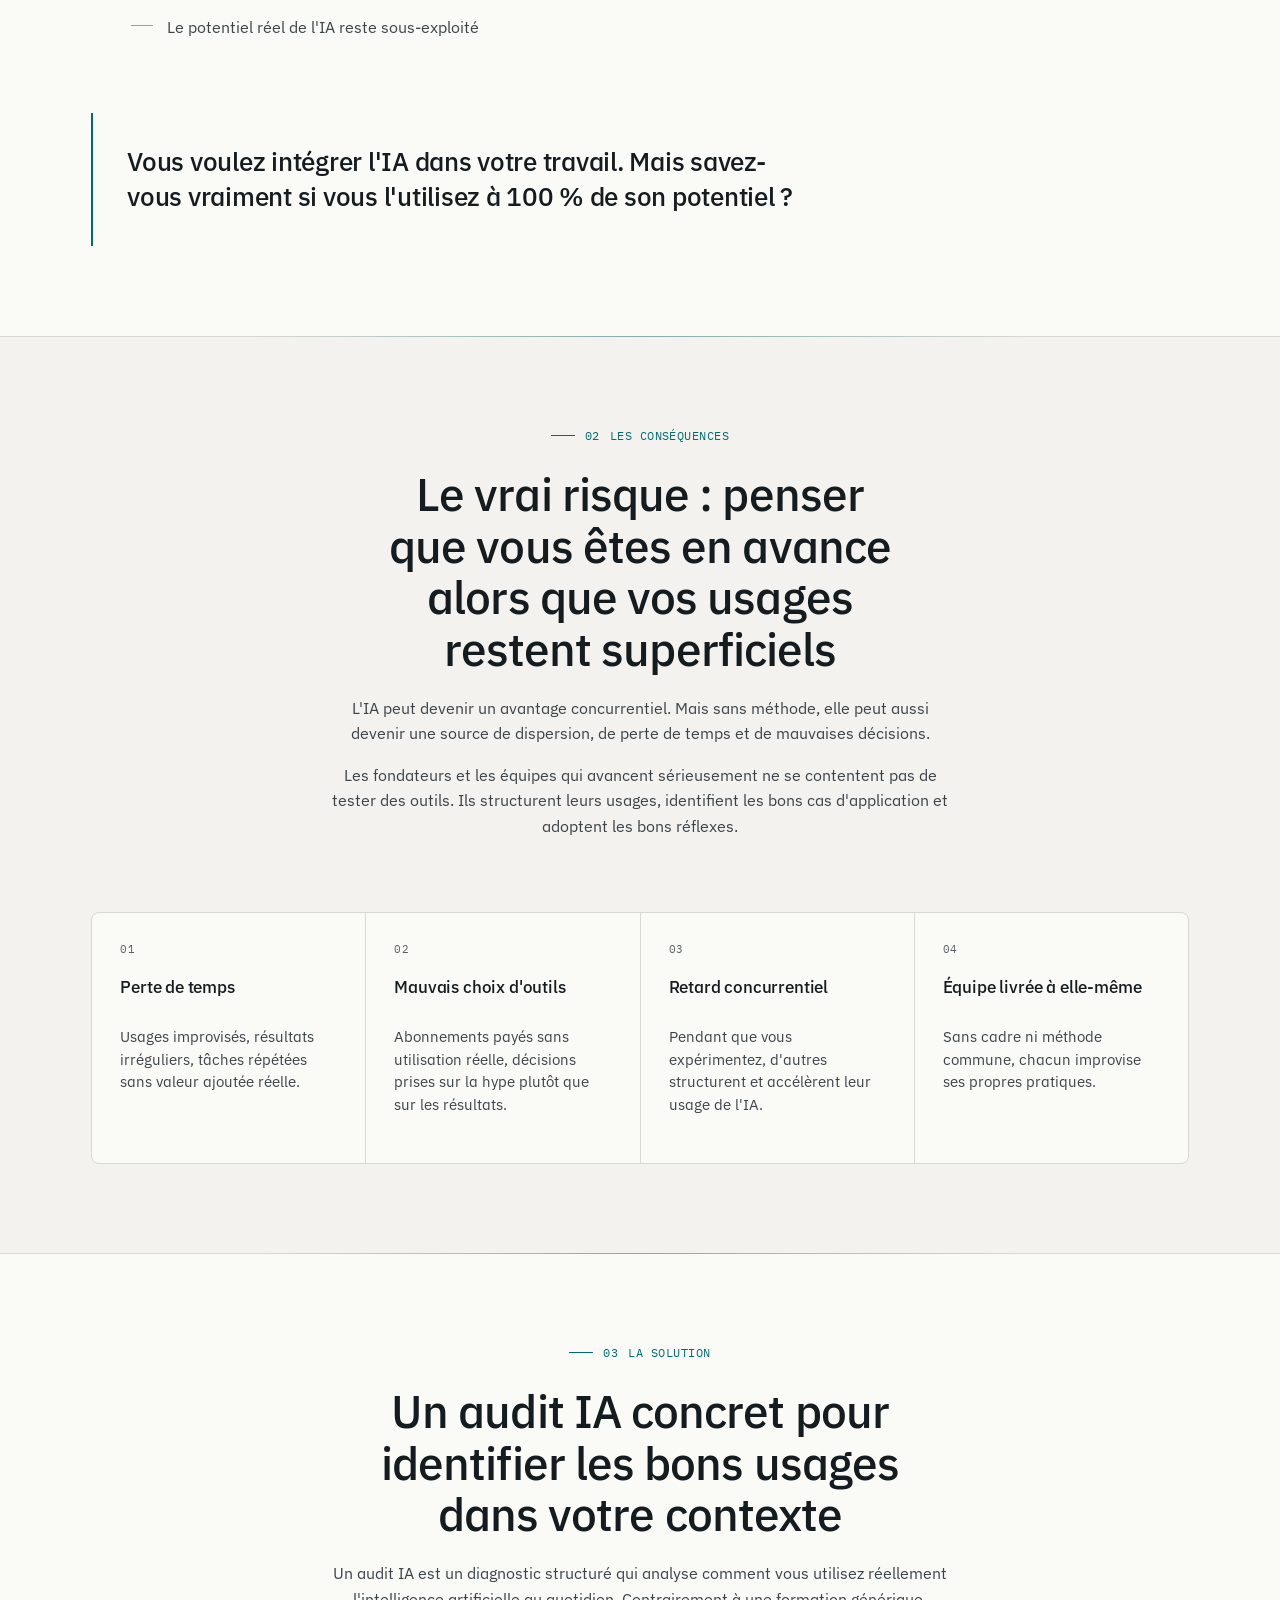
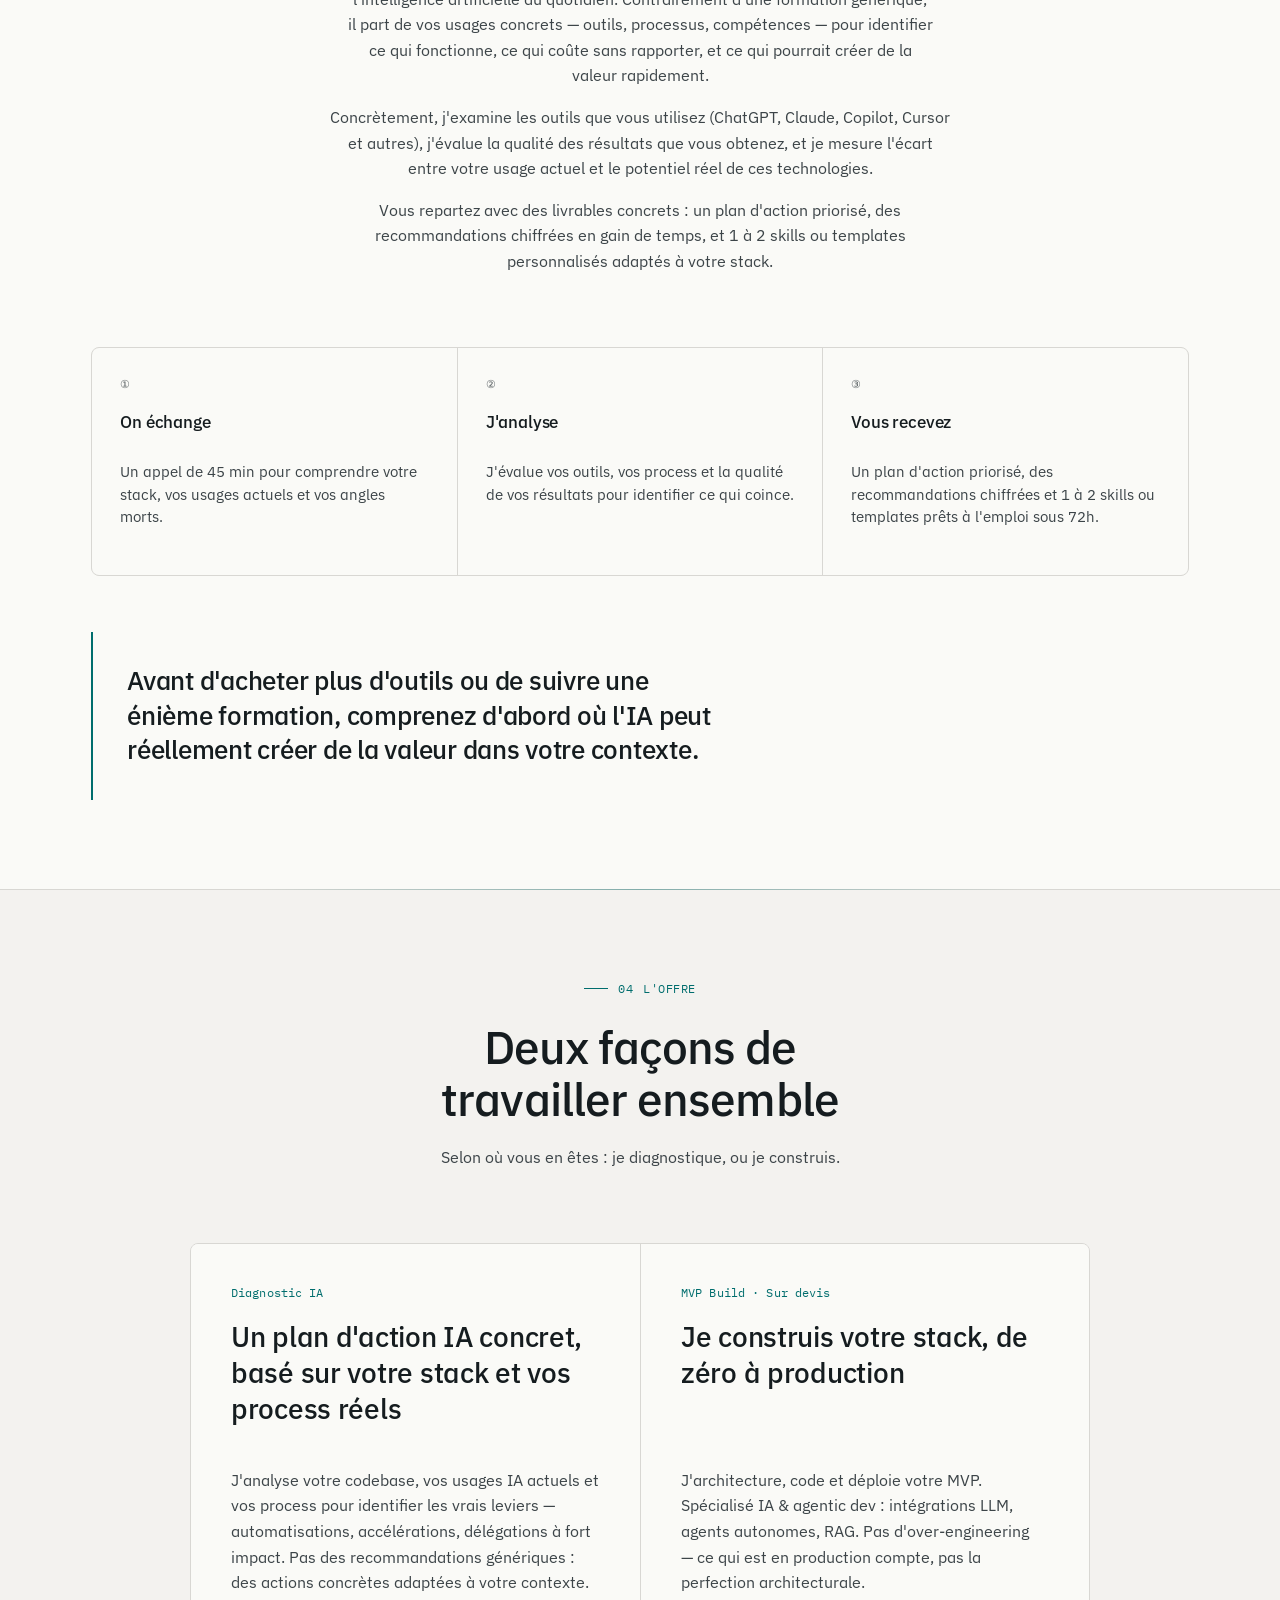
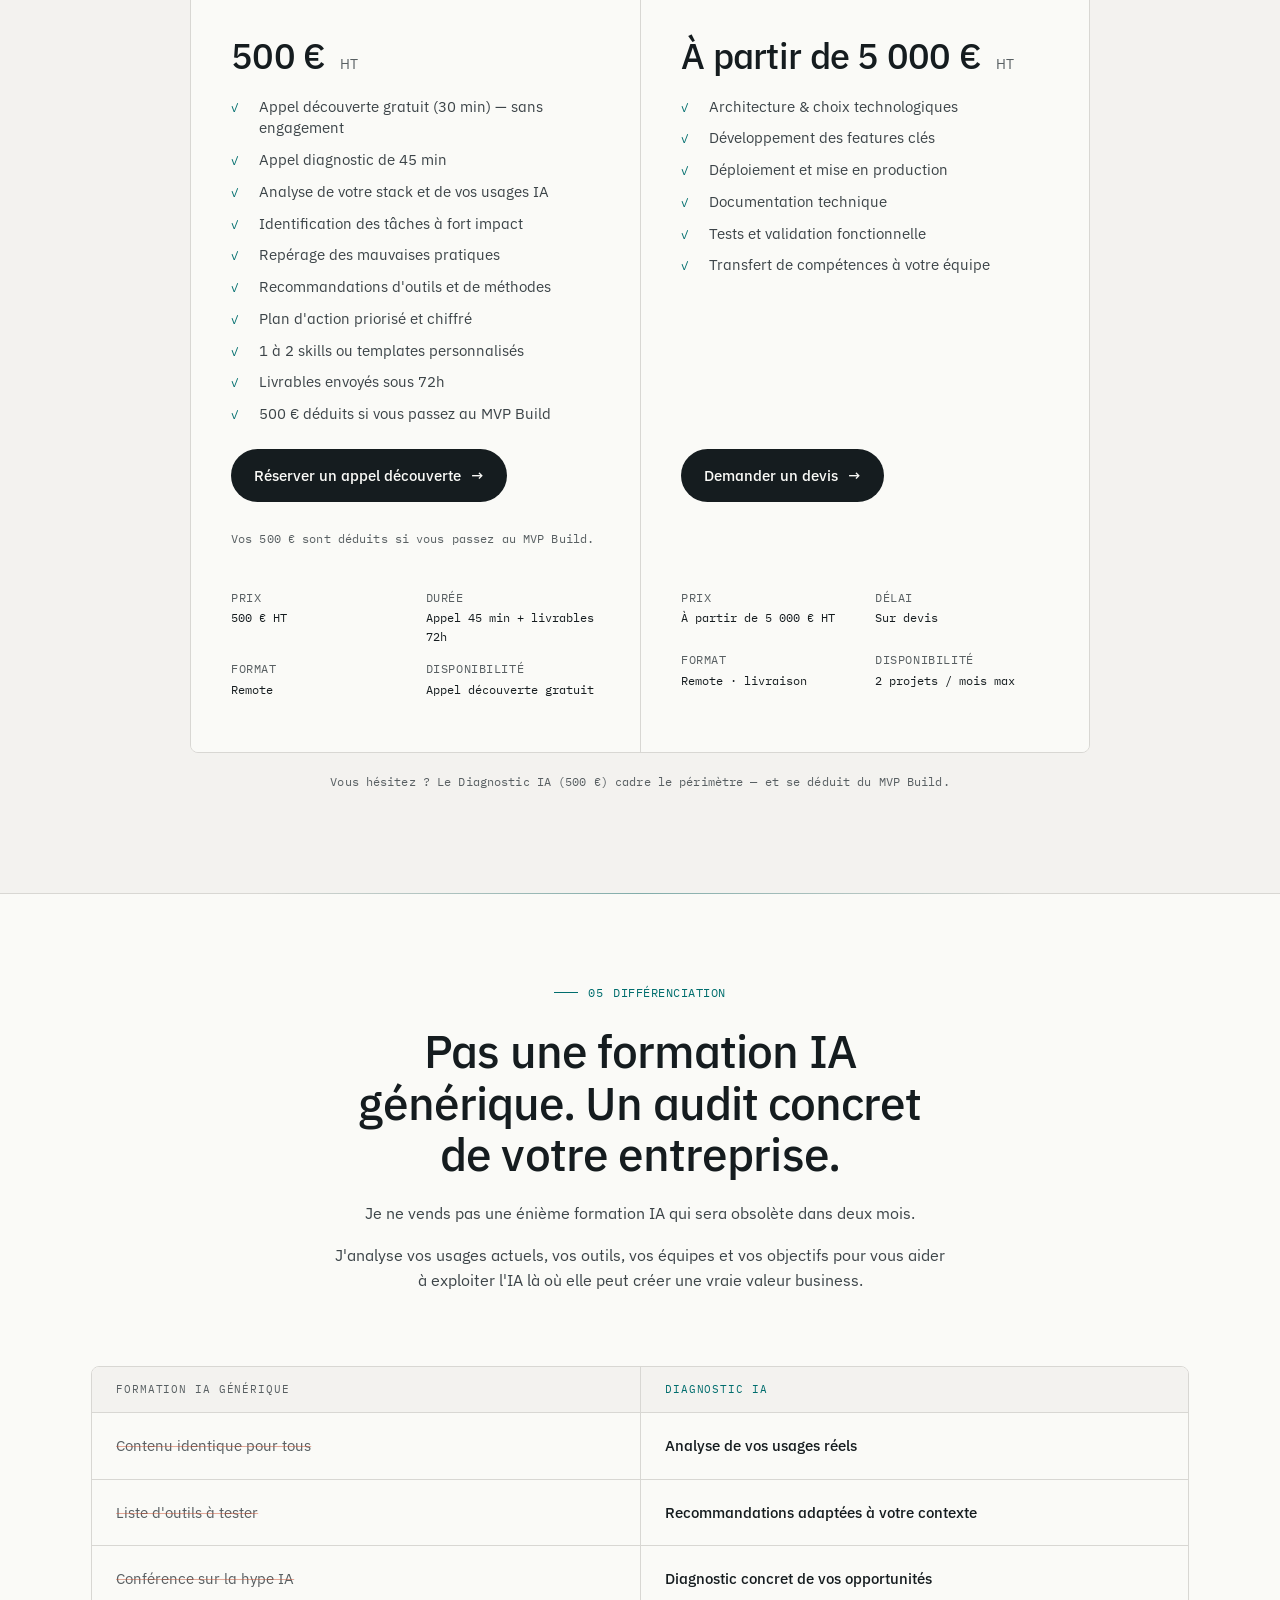
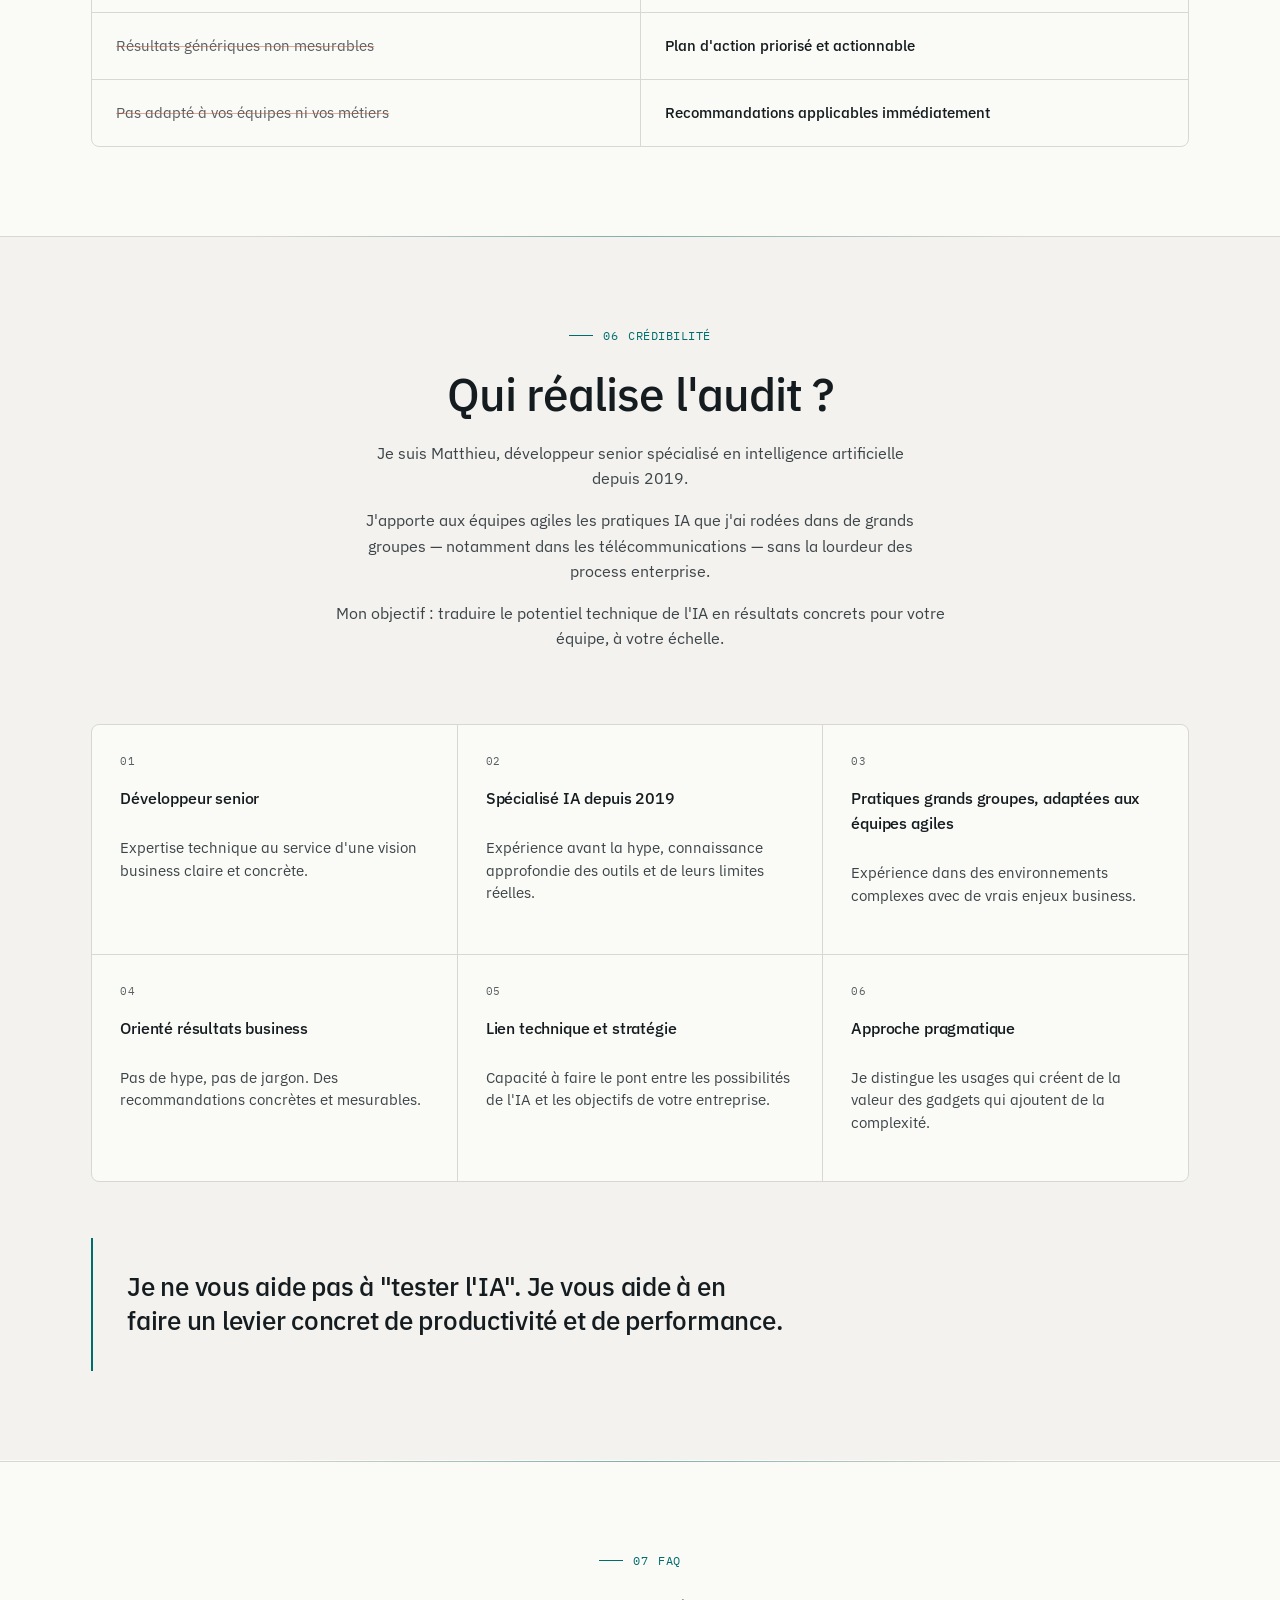
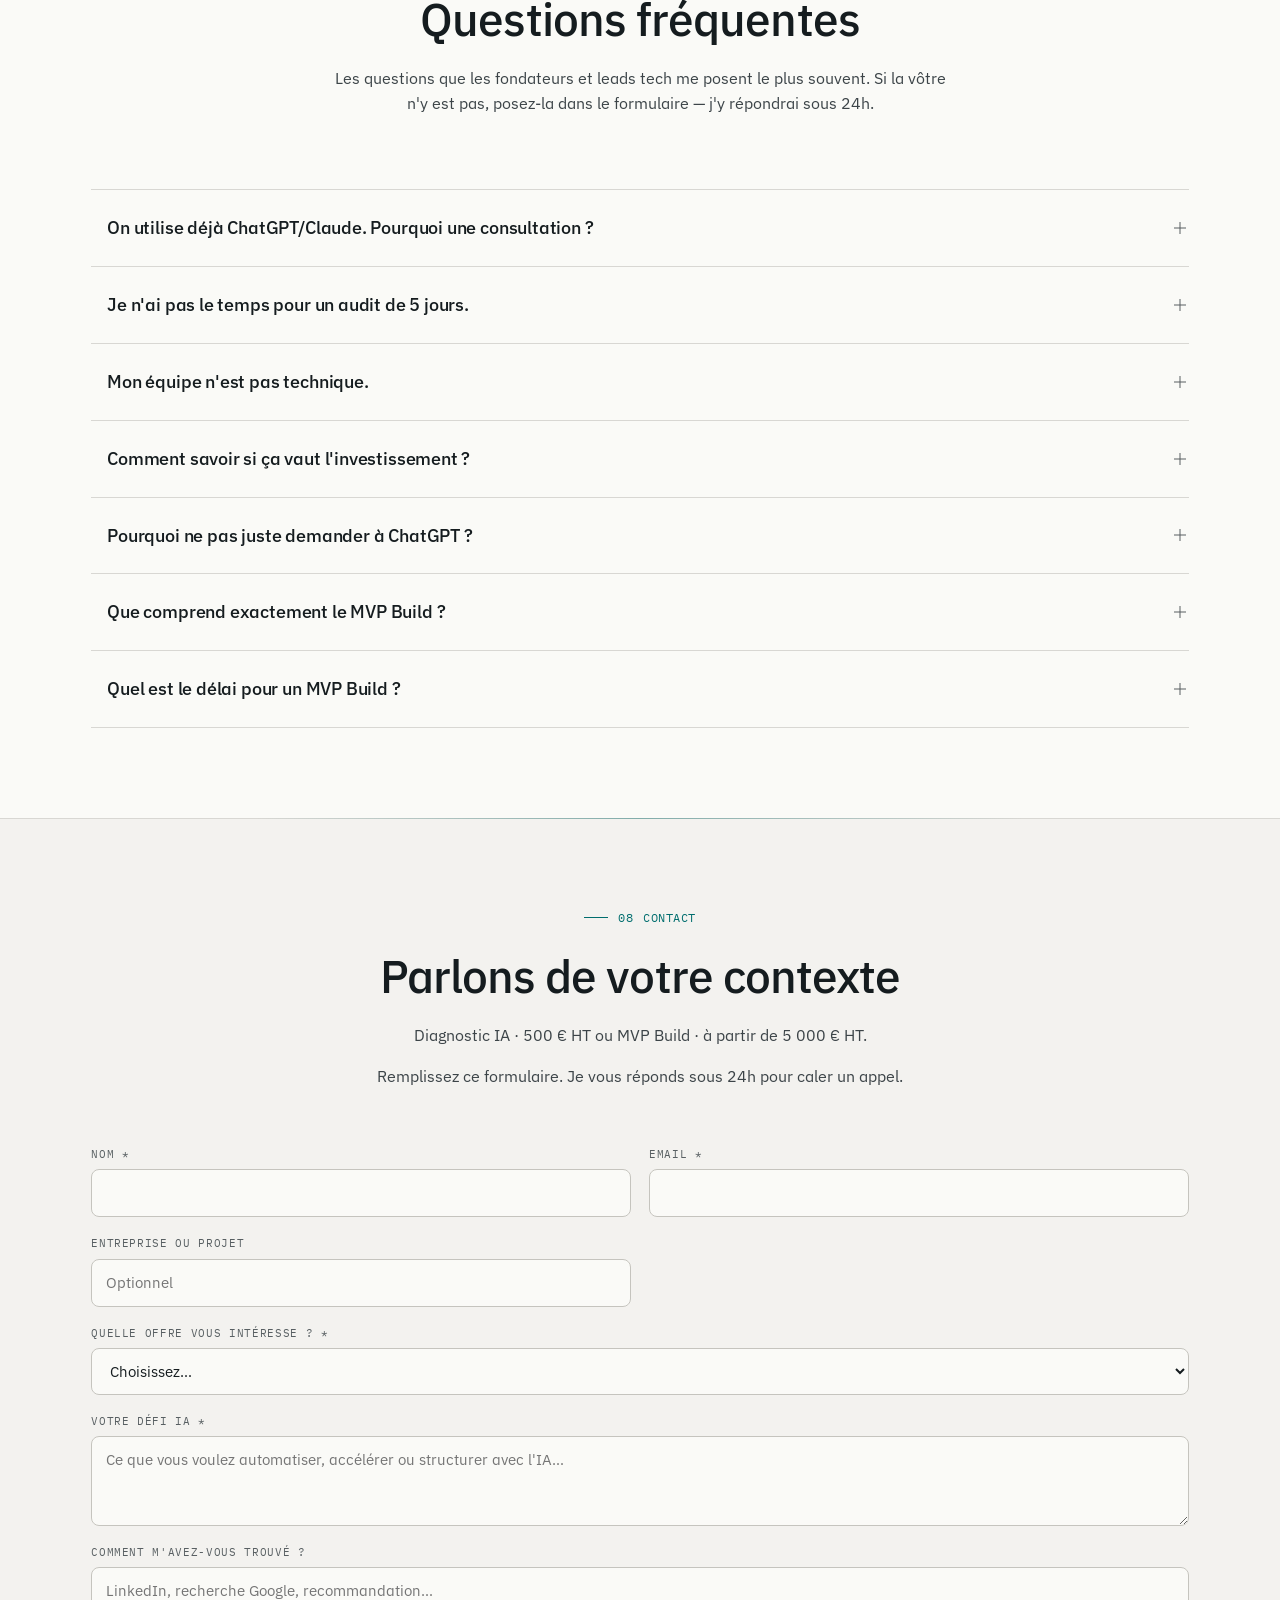
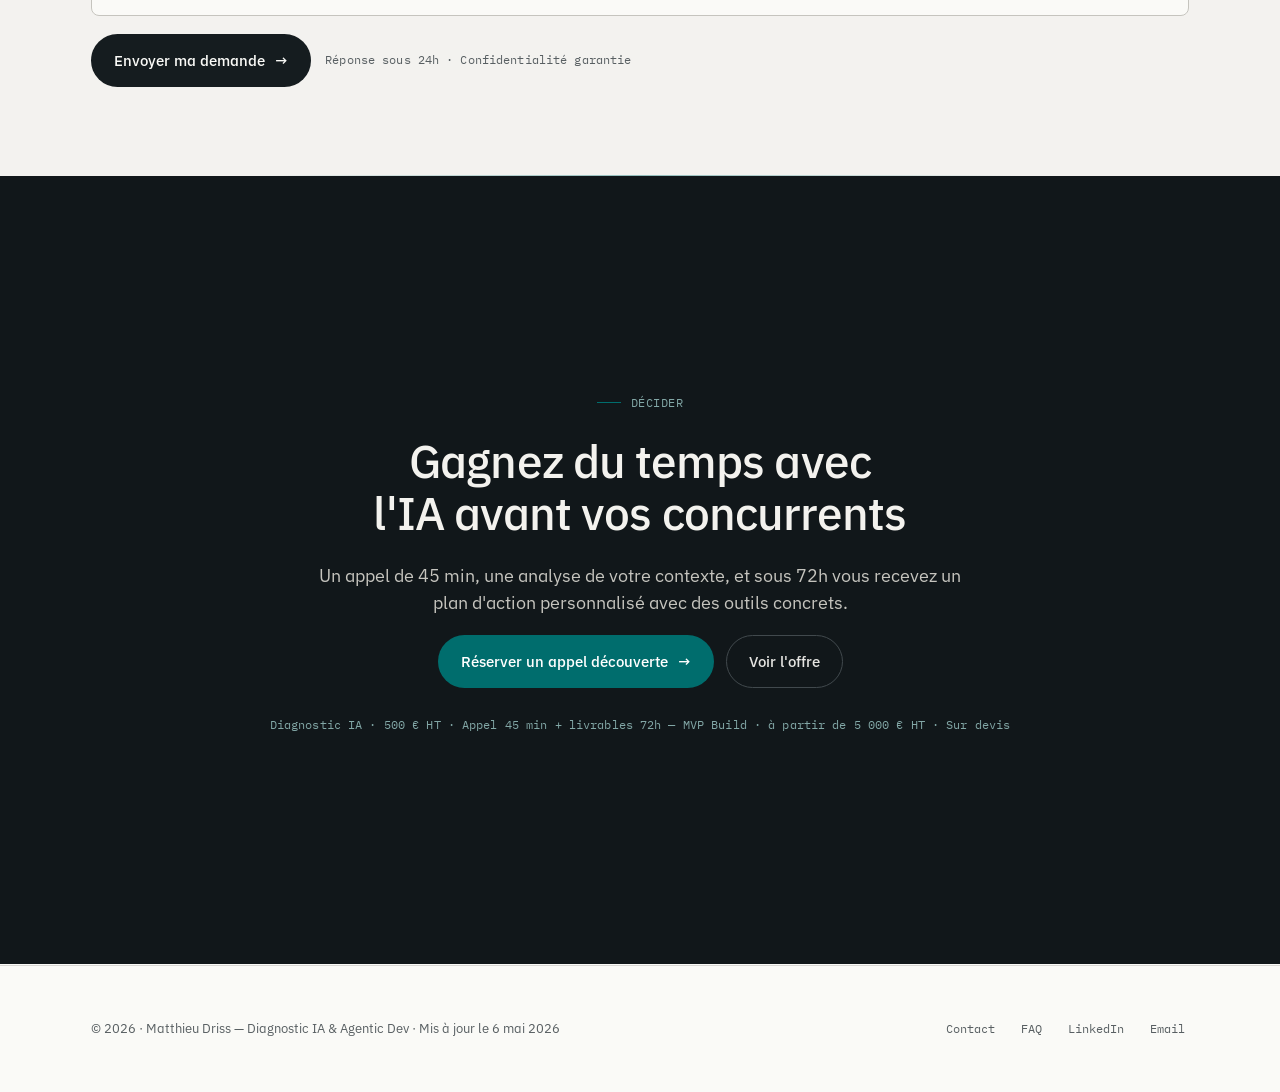
==== commit 56824db0: "fix: H1 keyword + regenerate og-image for Diagnostic IA rebrand - index.html: H1 now keyword-targete" ====
--- a/index.html
+++ b/index.html
@@ -269,9 +269,8 @@
                 <div class="container">
                     <div class="hero__center">
                         <h1 class="h1 hero__title">
-                            L'IA peut transformer votre productivité. Mais sans
-                            méthode, elle vous ralentit plus qu'elle ne vous
-                            accélère.
+                            Diagnostic IA pour dirigeants tech &amp; SaaS
+                            founders
                         </h1>
 
                         <div class="hero__body">
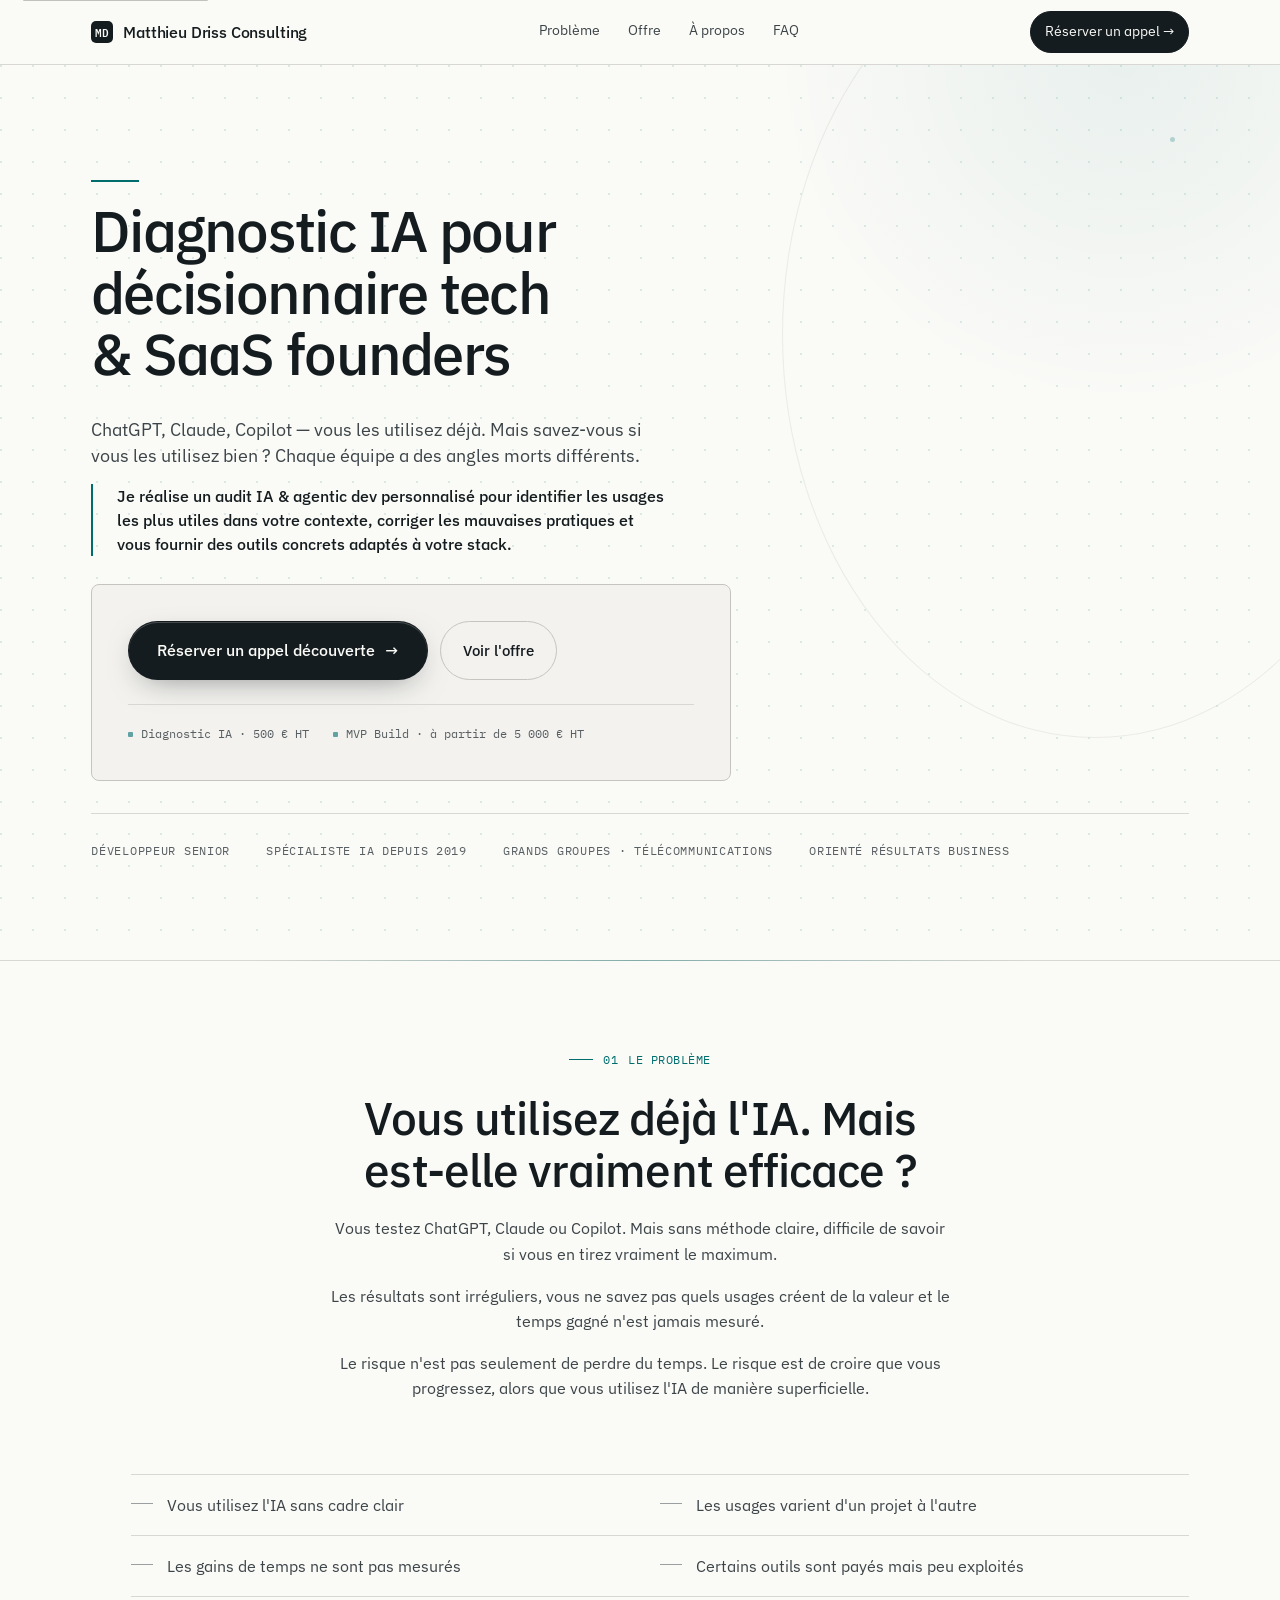
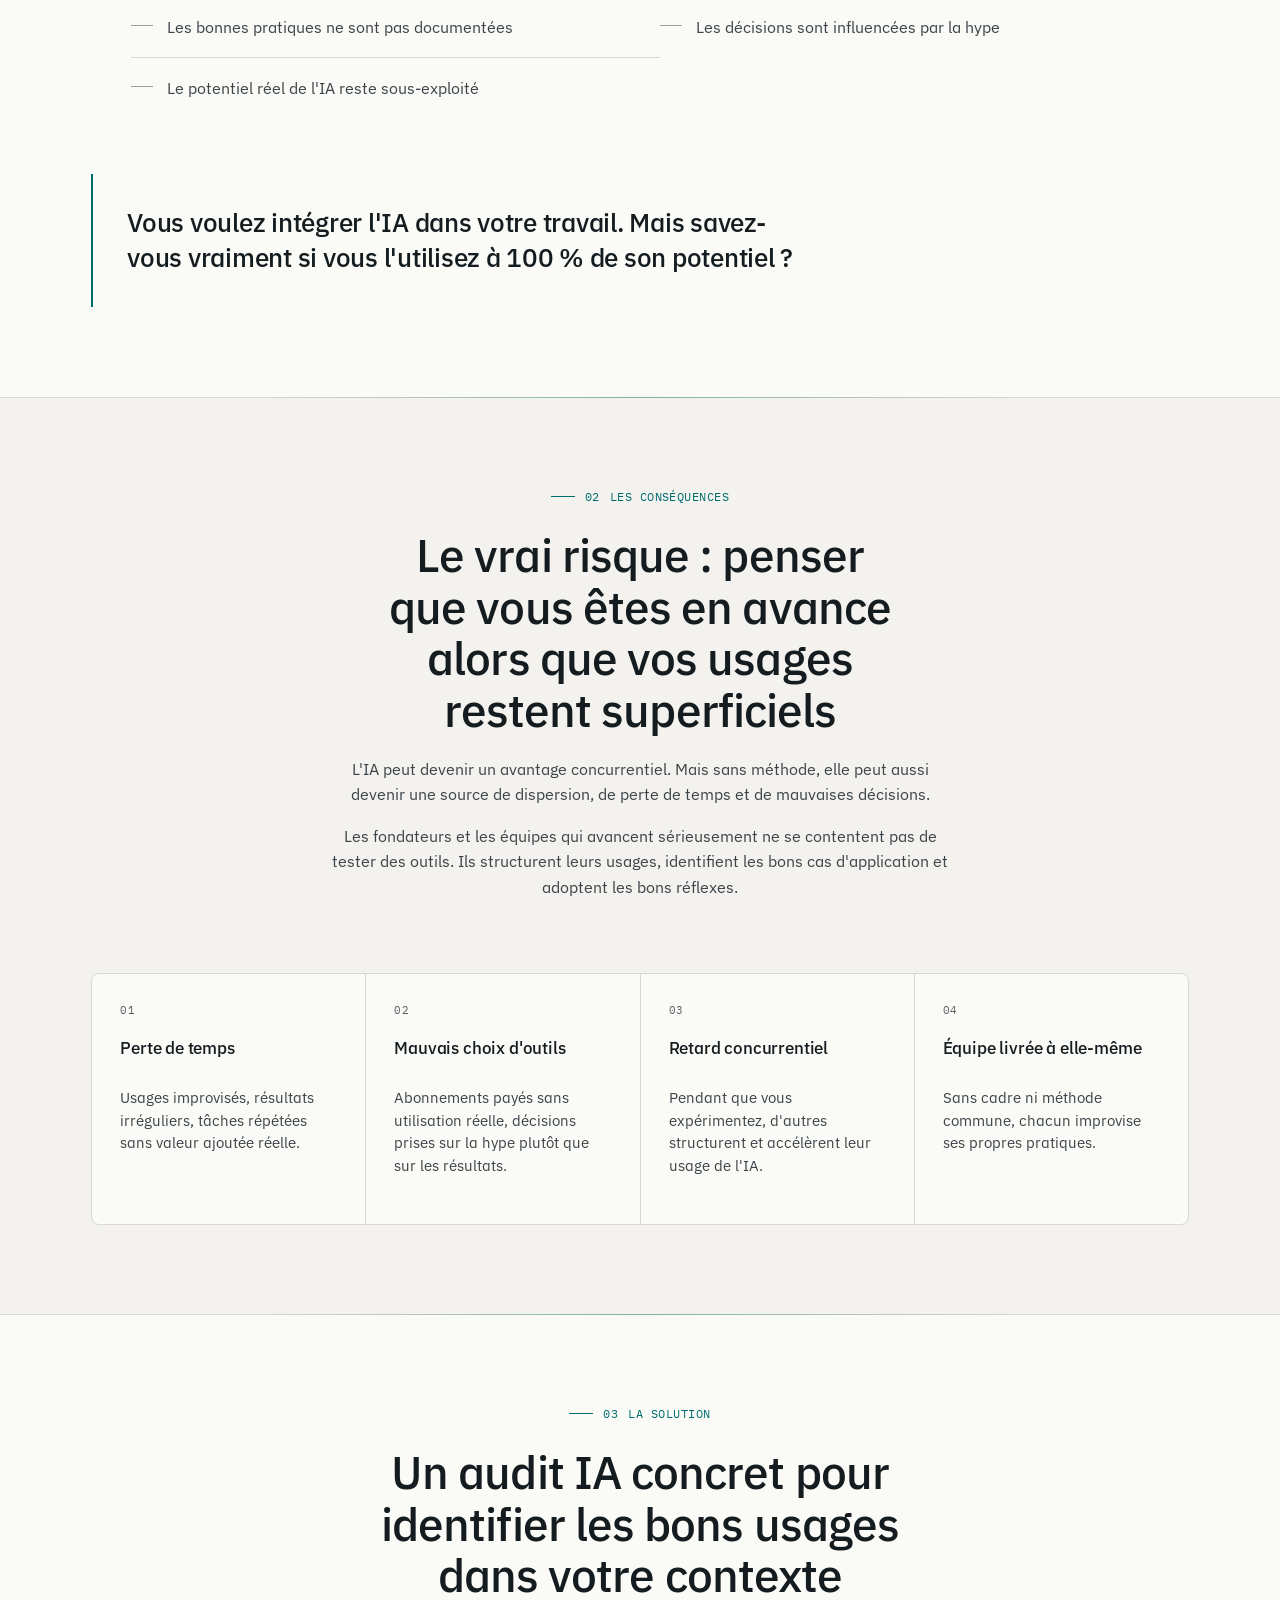
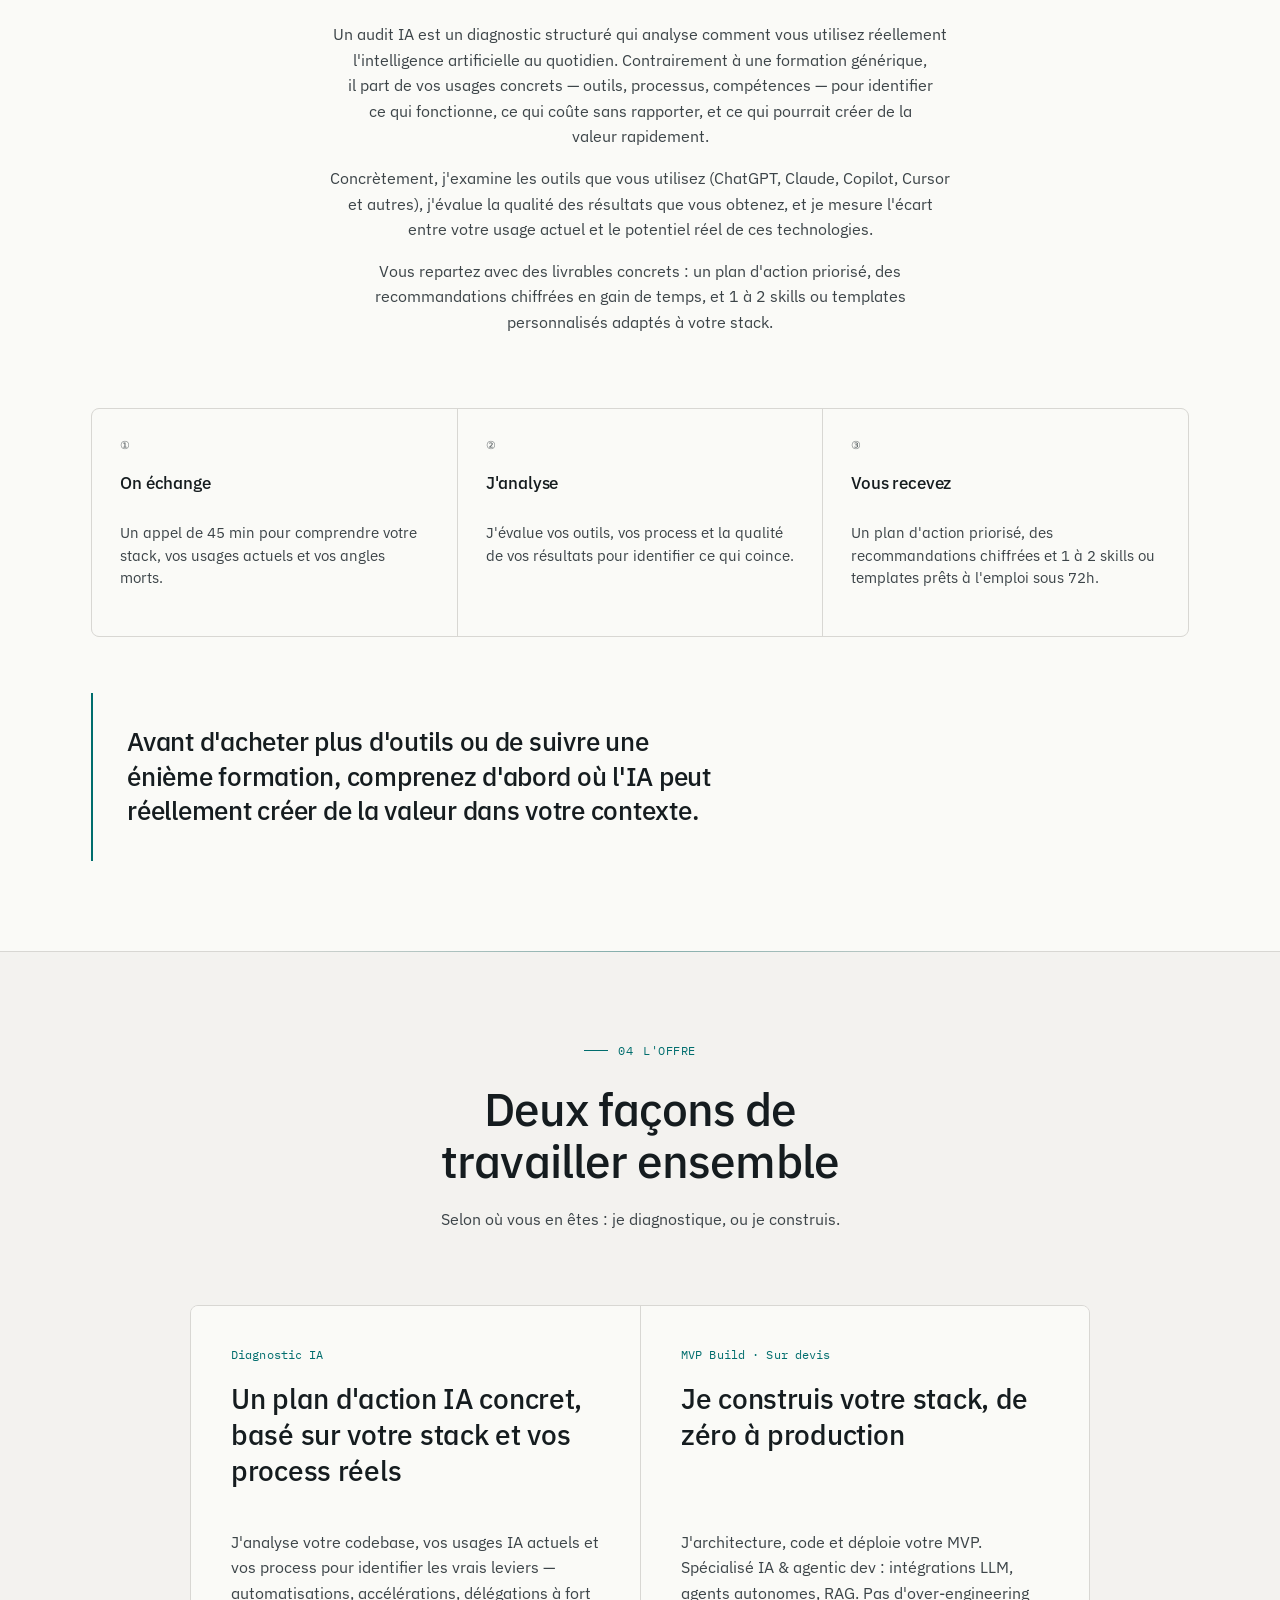
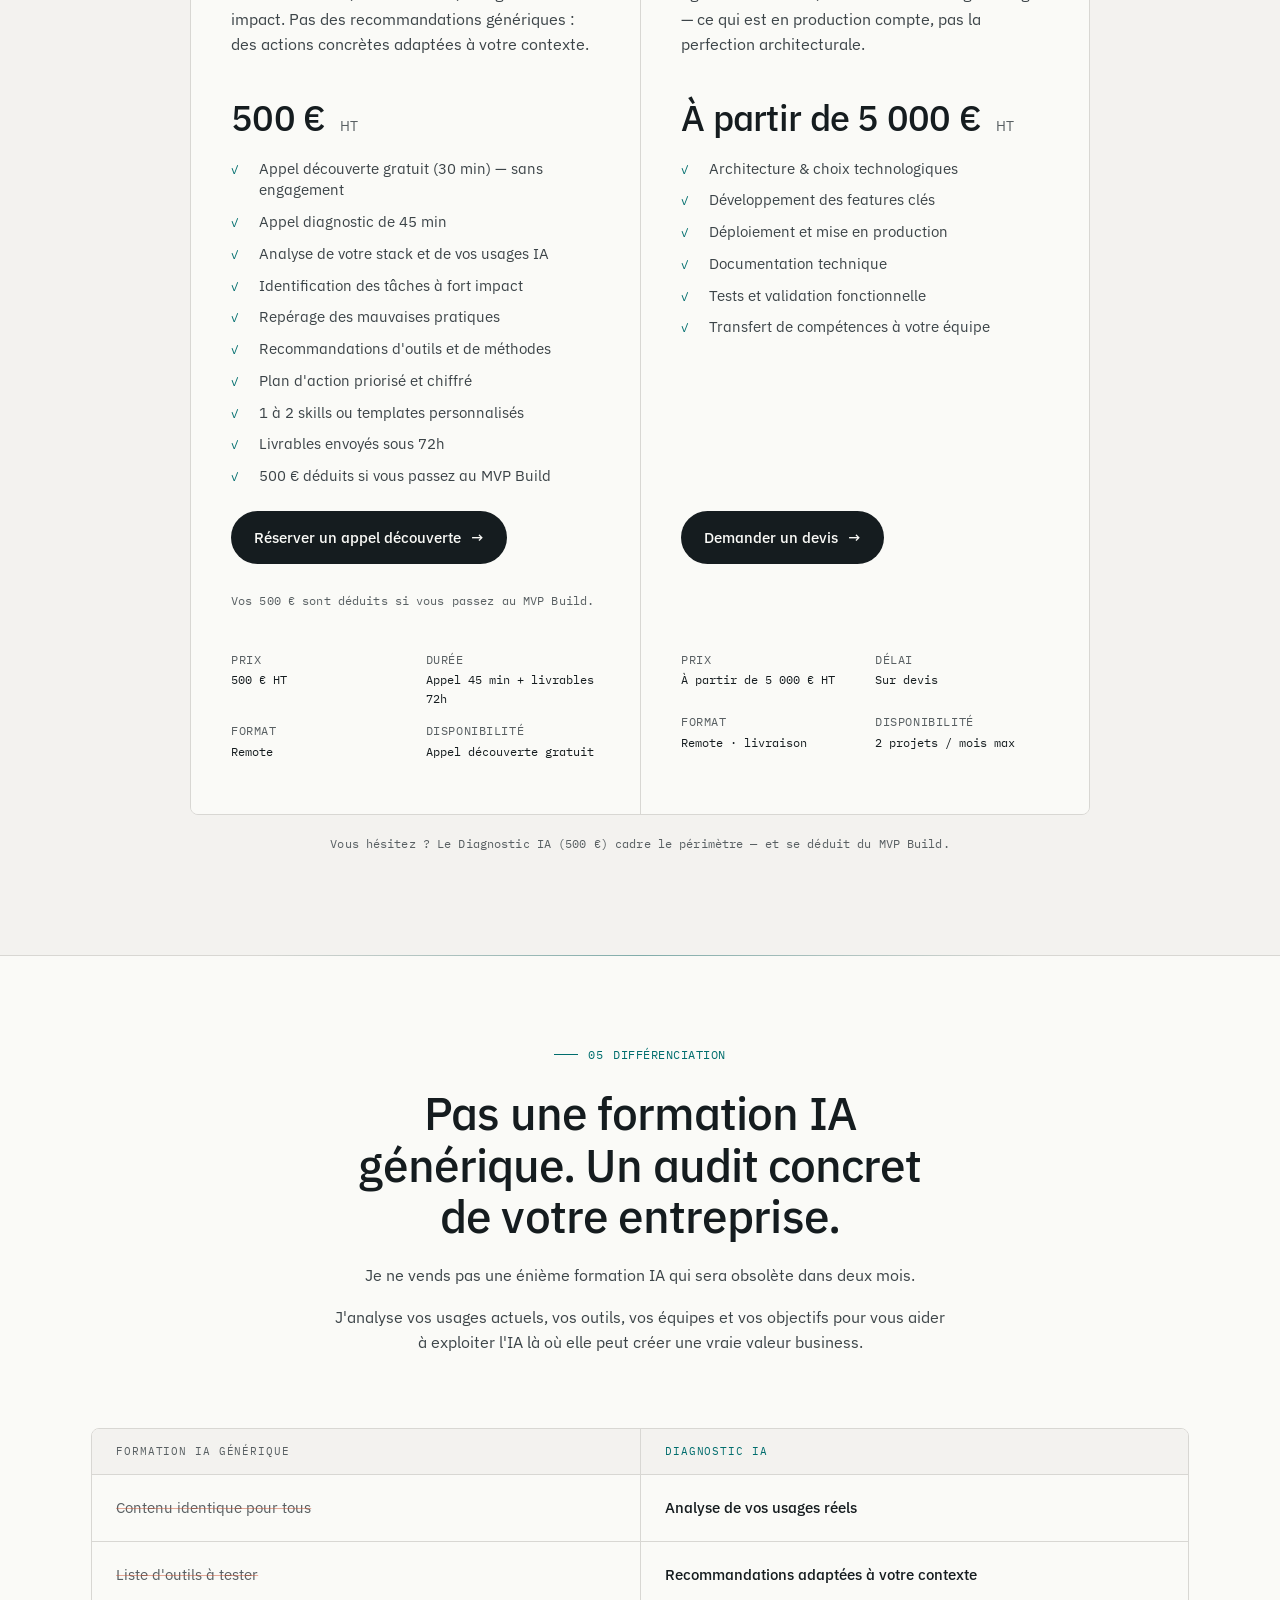
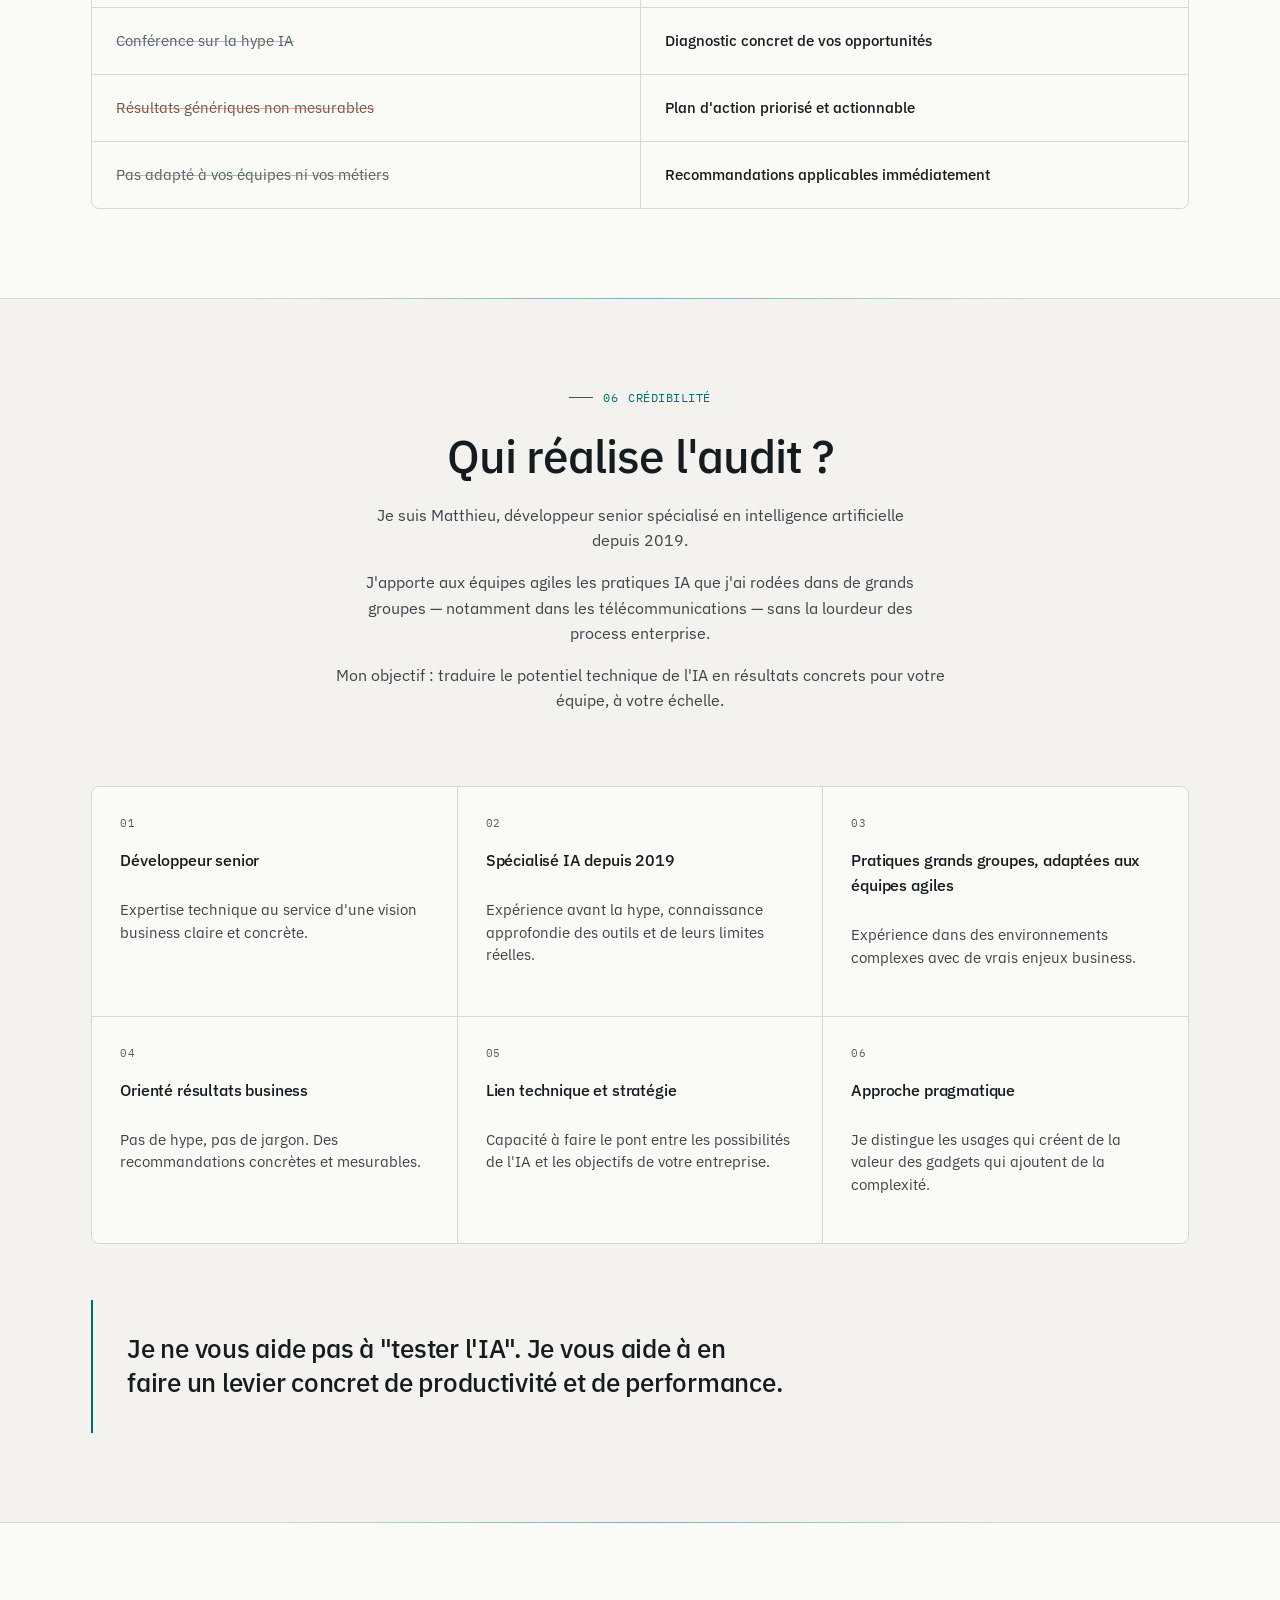
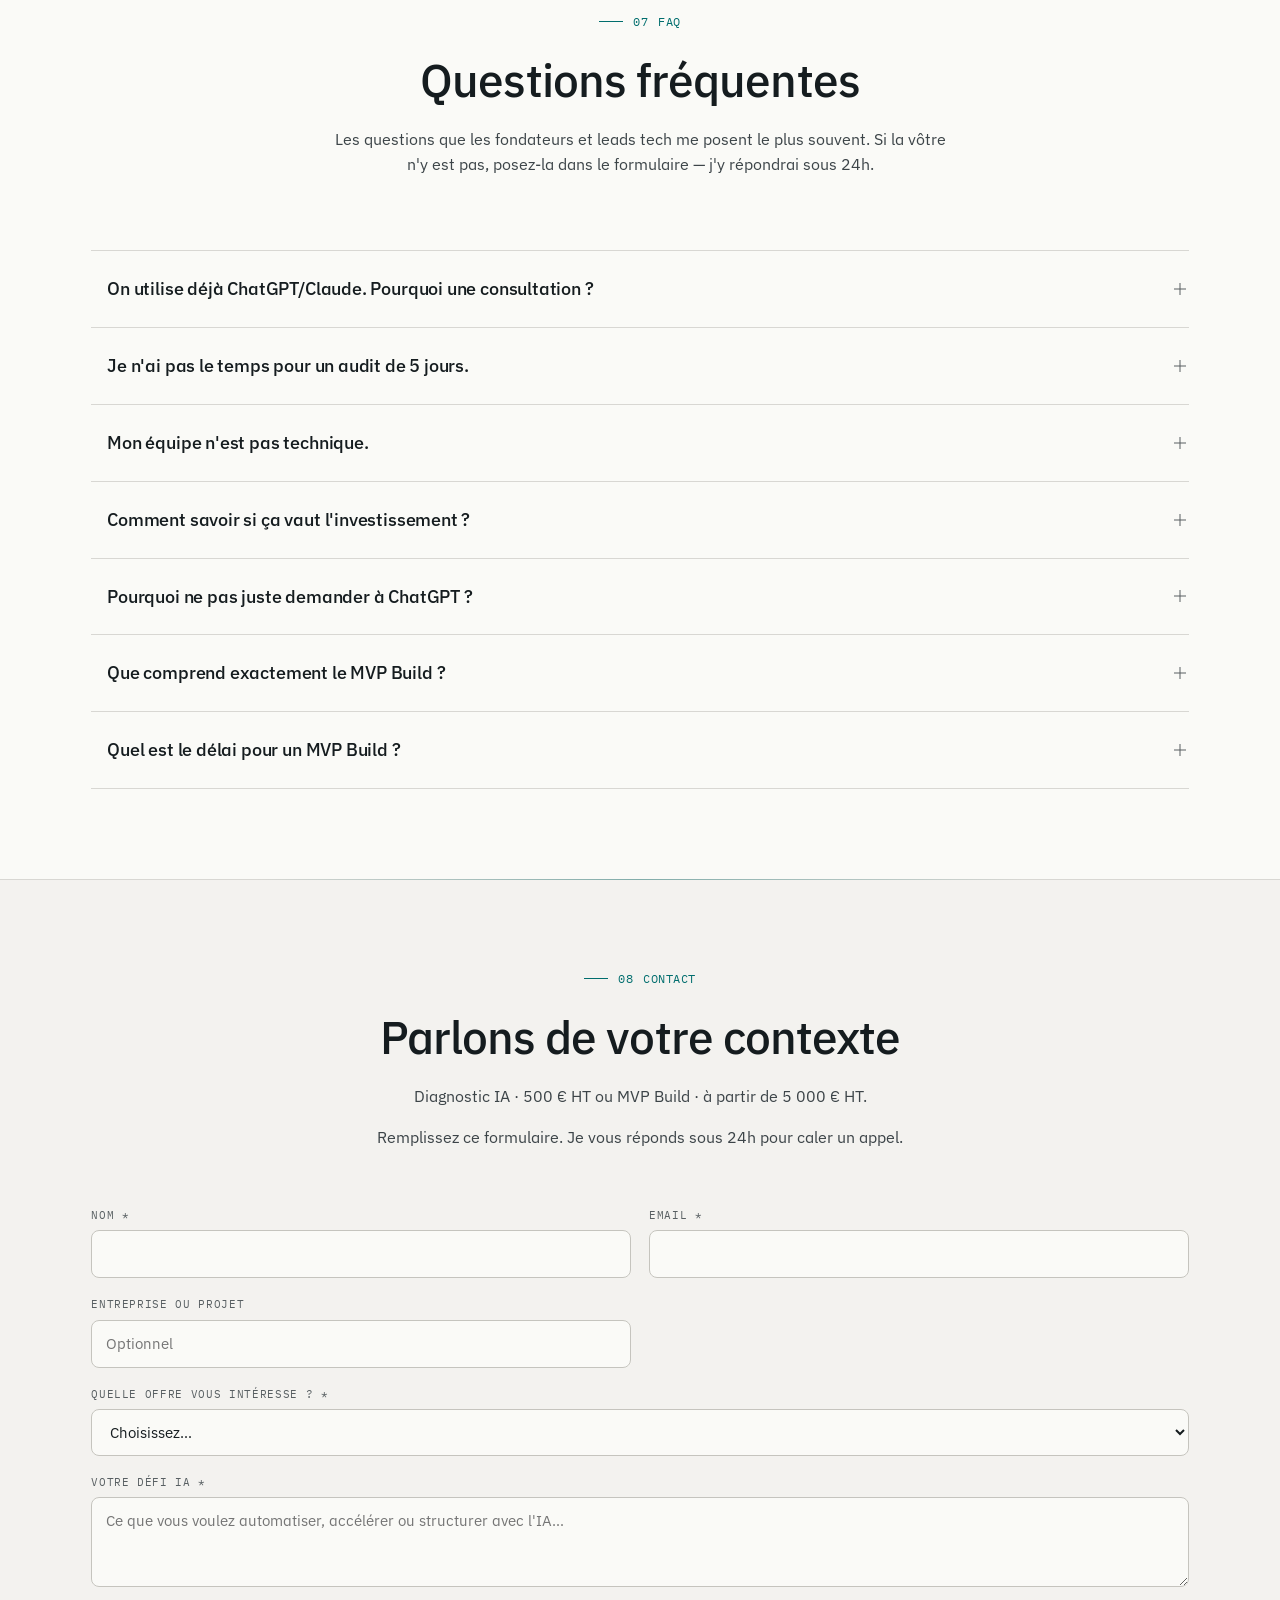
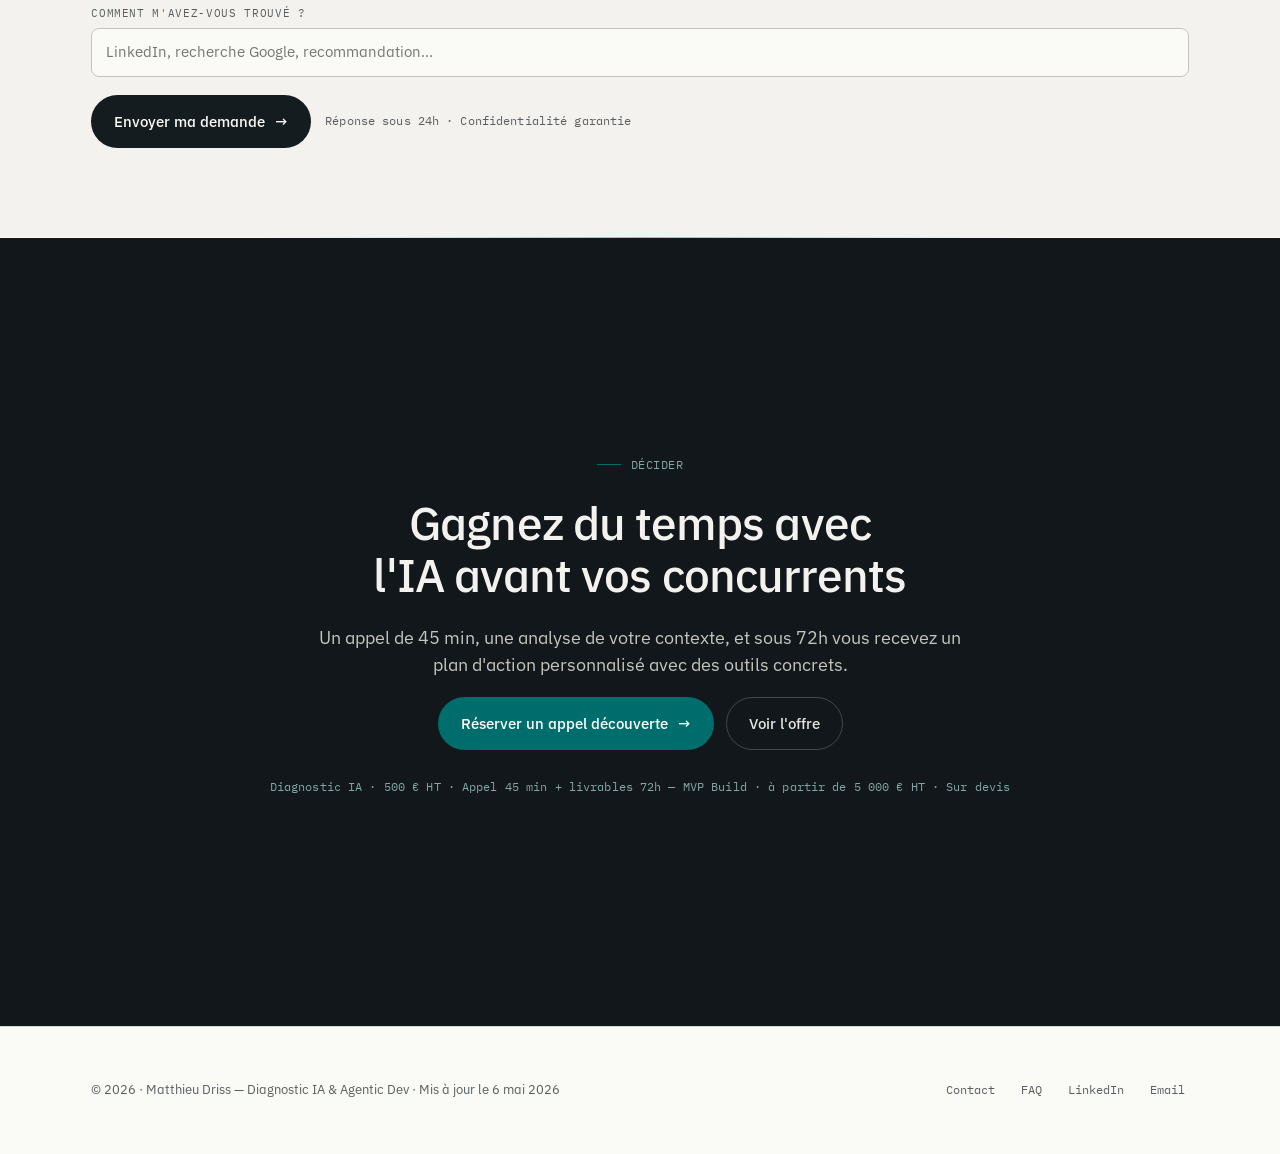
==== commit 79eb41e5: "fix: replace "dirigeants tech" with "décisionnaire tech" in H1 Co-Authored-By: Claude Sonnet 4.6 <no" ====
--- a/index.html
+++ b/index.html
@@ -269,7 +269,7 @@
                 <div class="container">
                     <div class="hero__center">
                         <h1 class="h1 hero__title">
-                            Diagnostic IA pour dirigeants tech &amp; SaaS
+                            Diagnostic IA pour décisionnaire tech &amp; SaaS
                             founders
                         </h1>
 
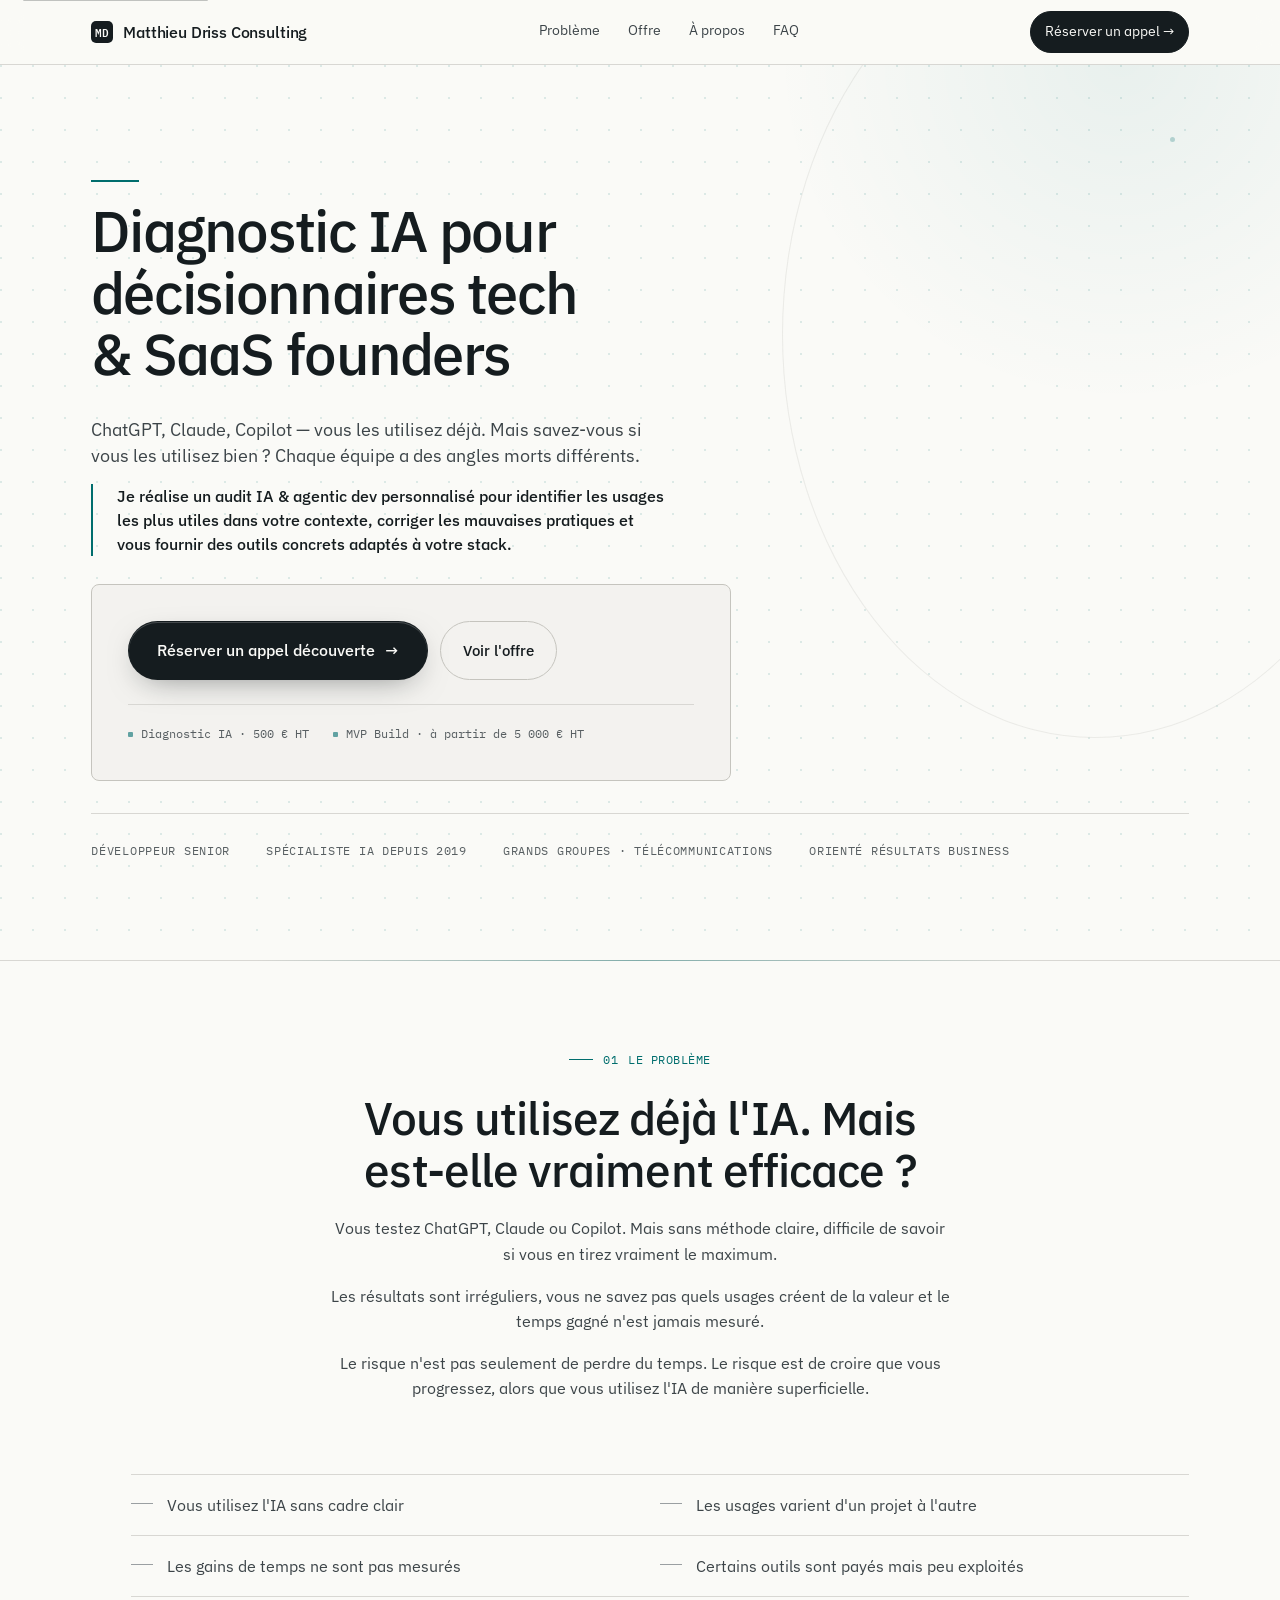
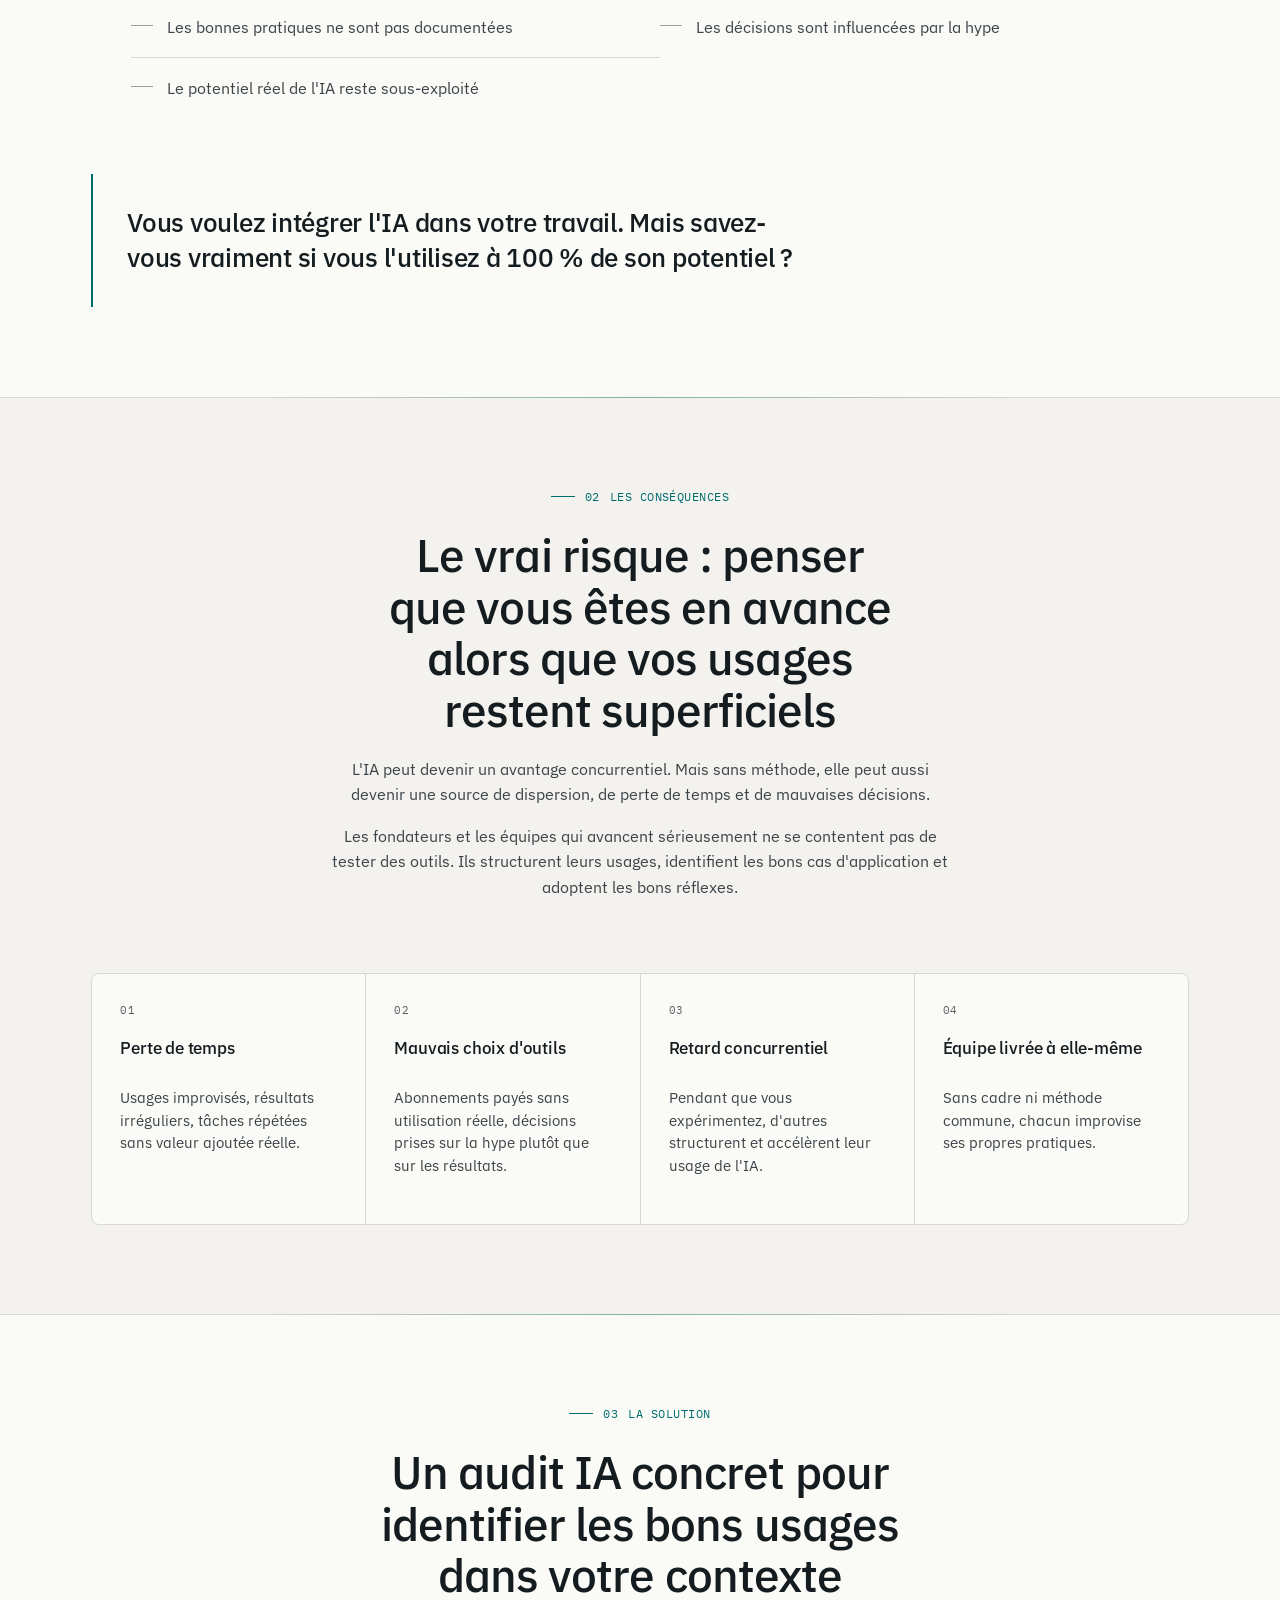
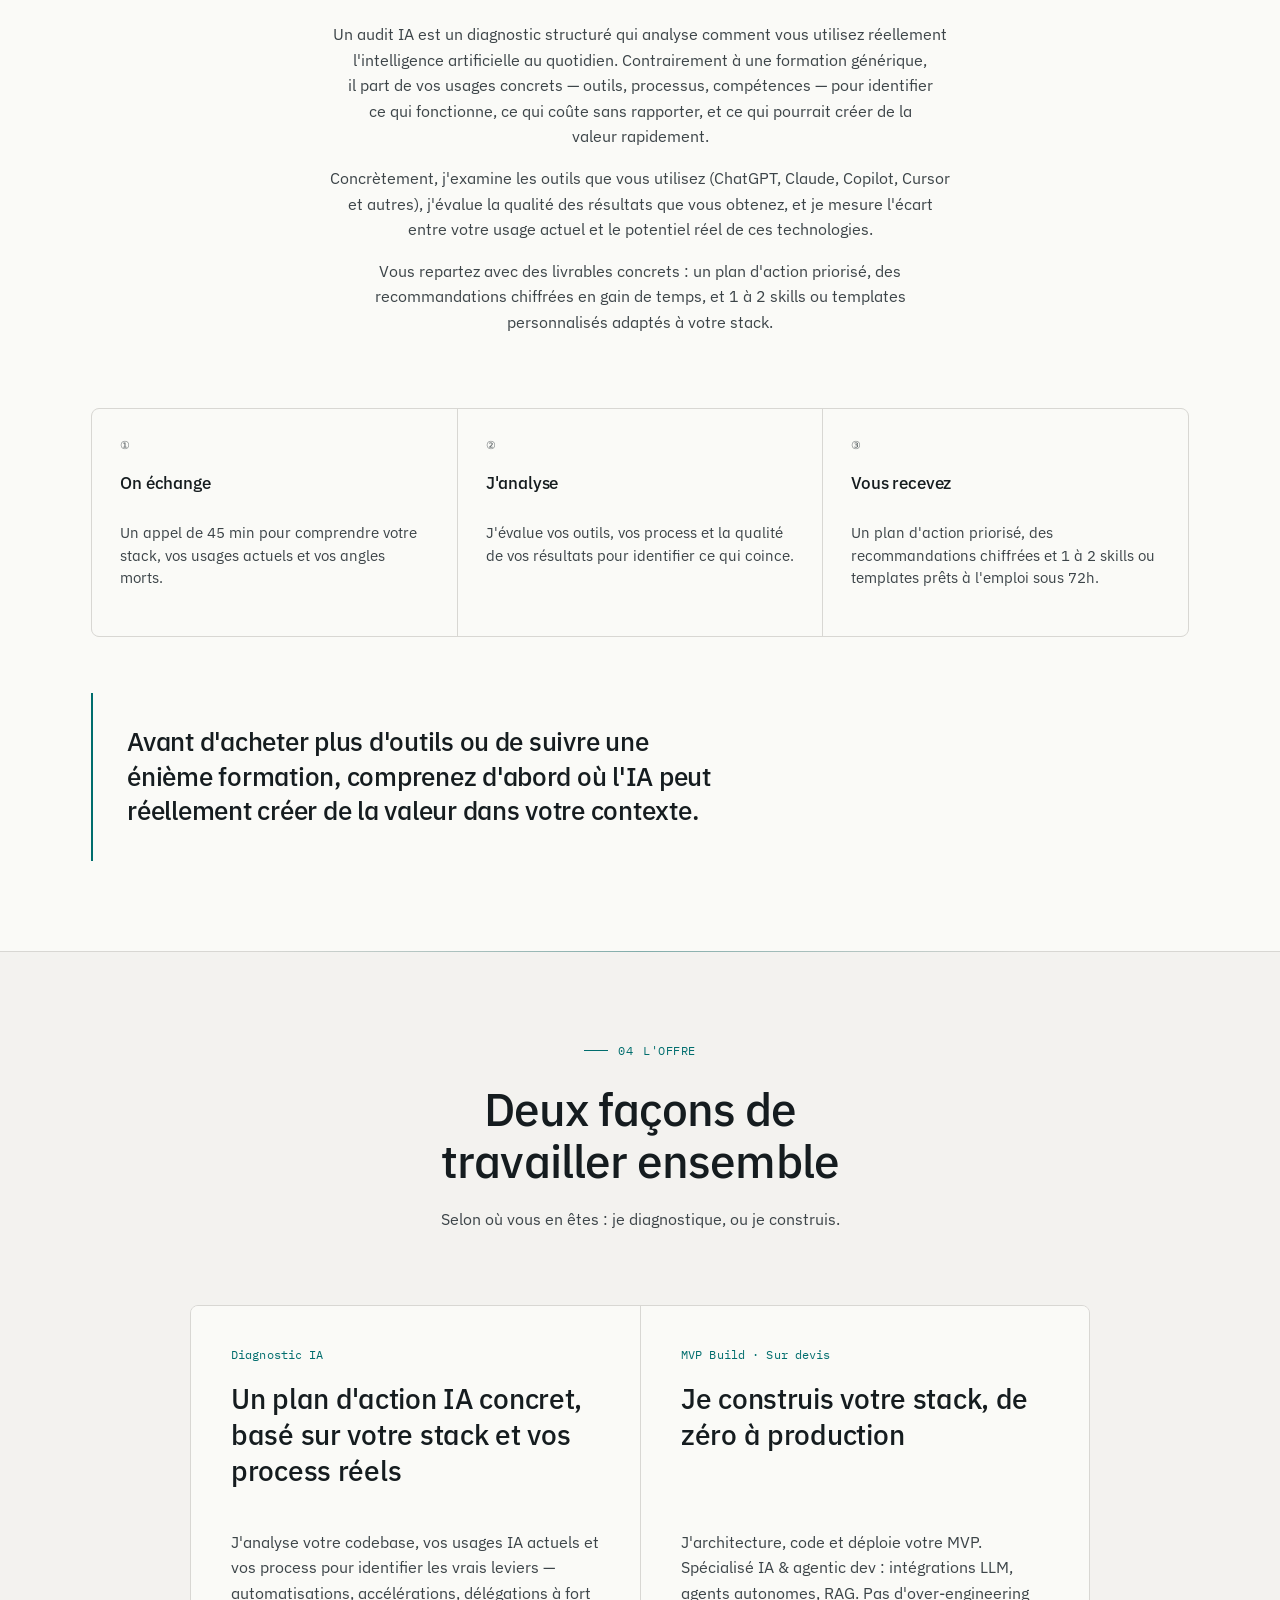
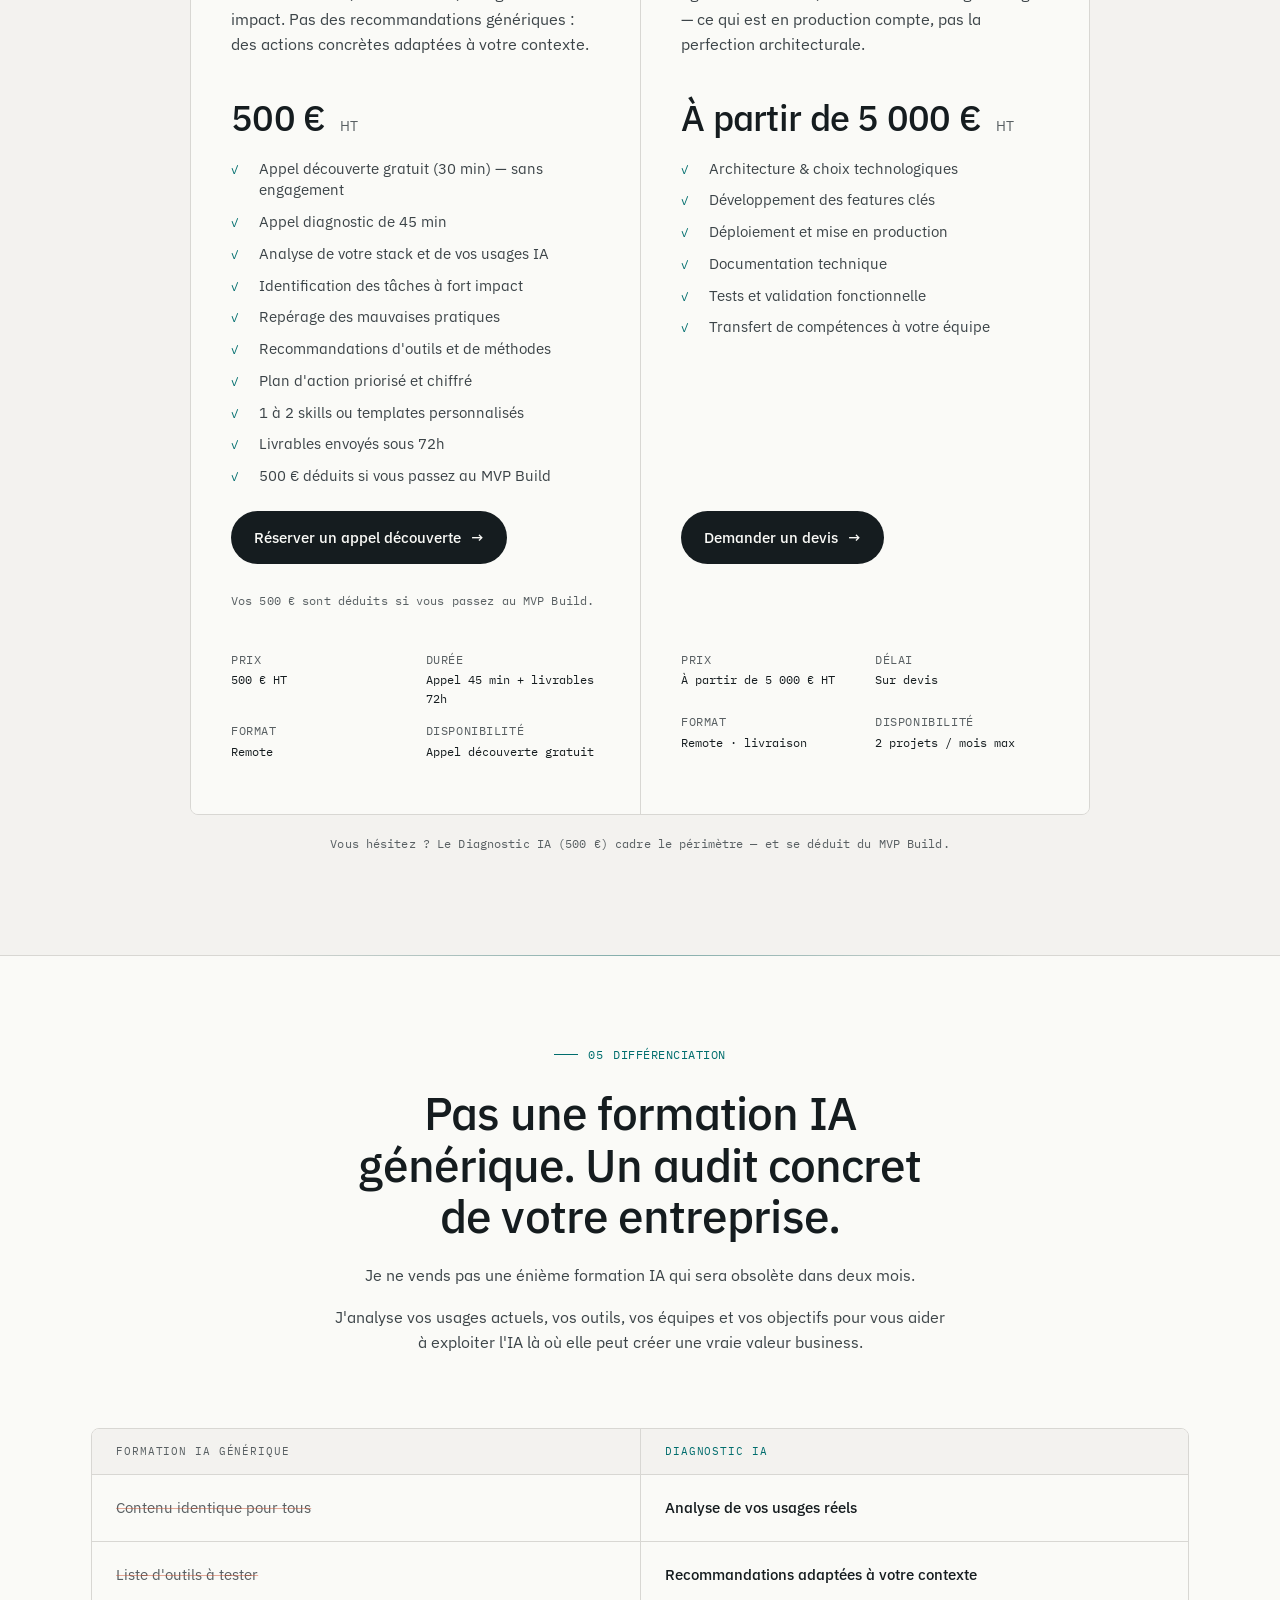
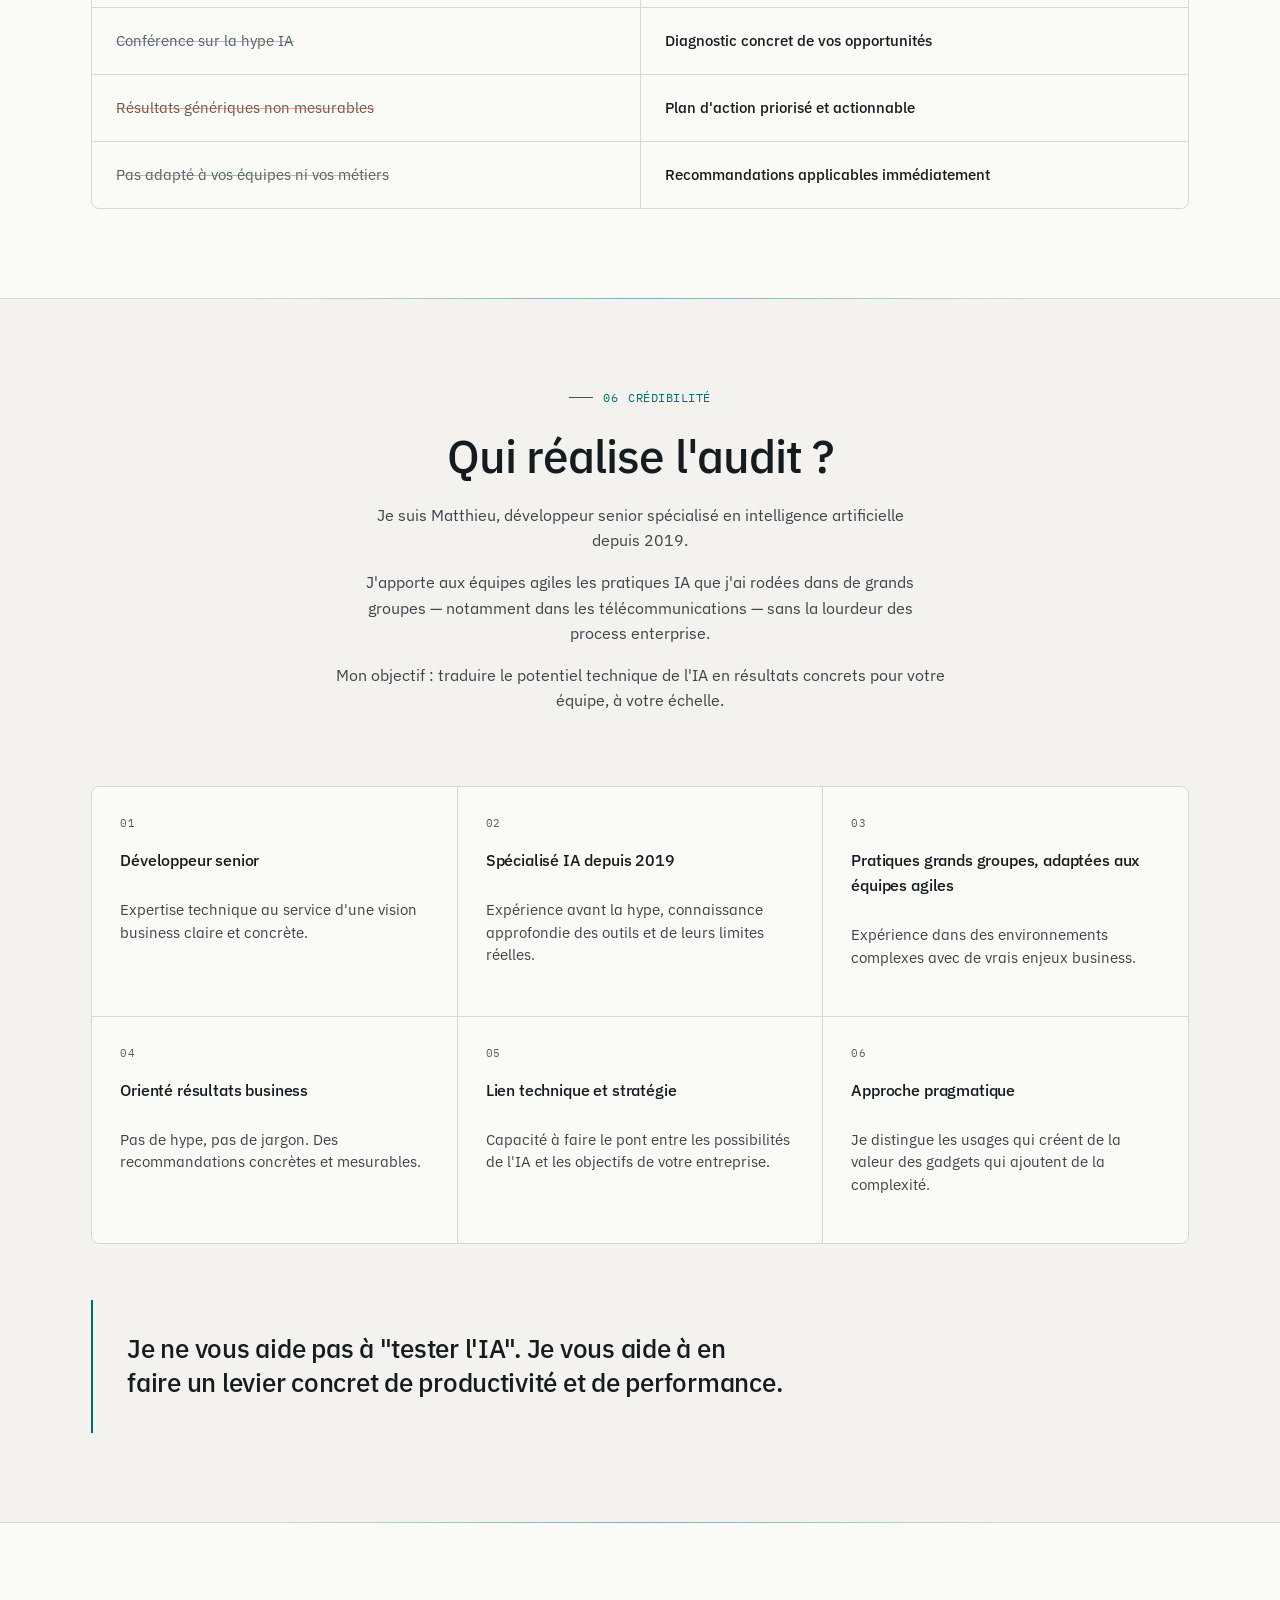
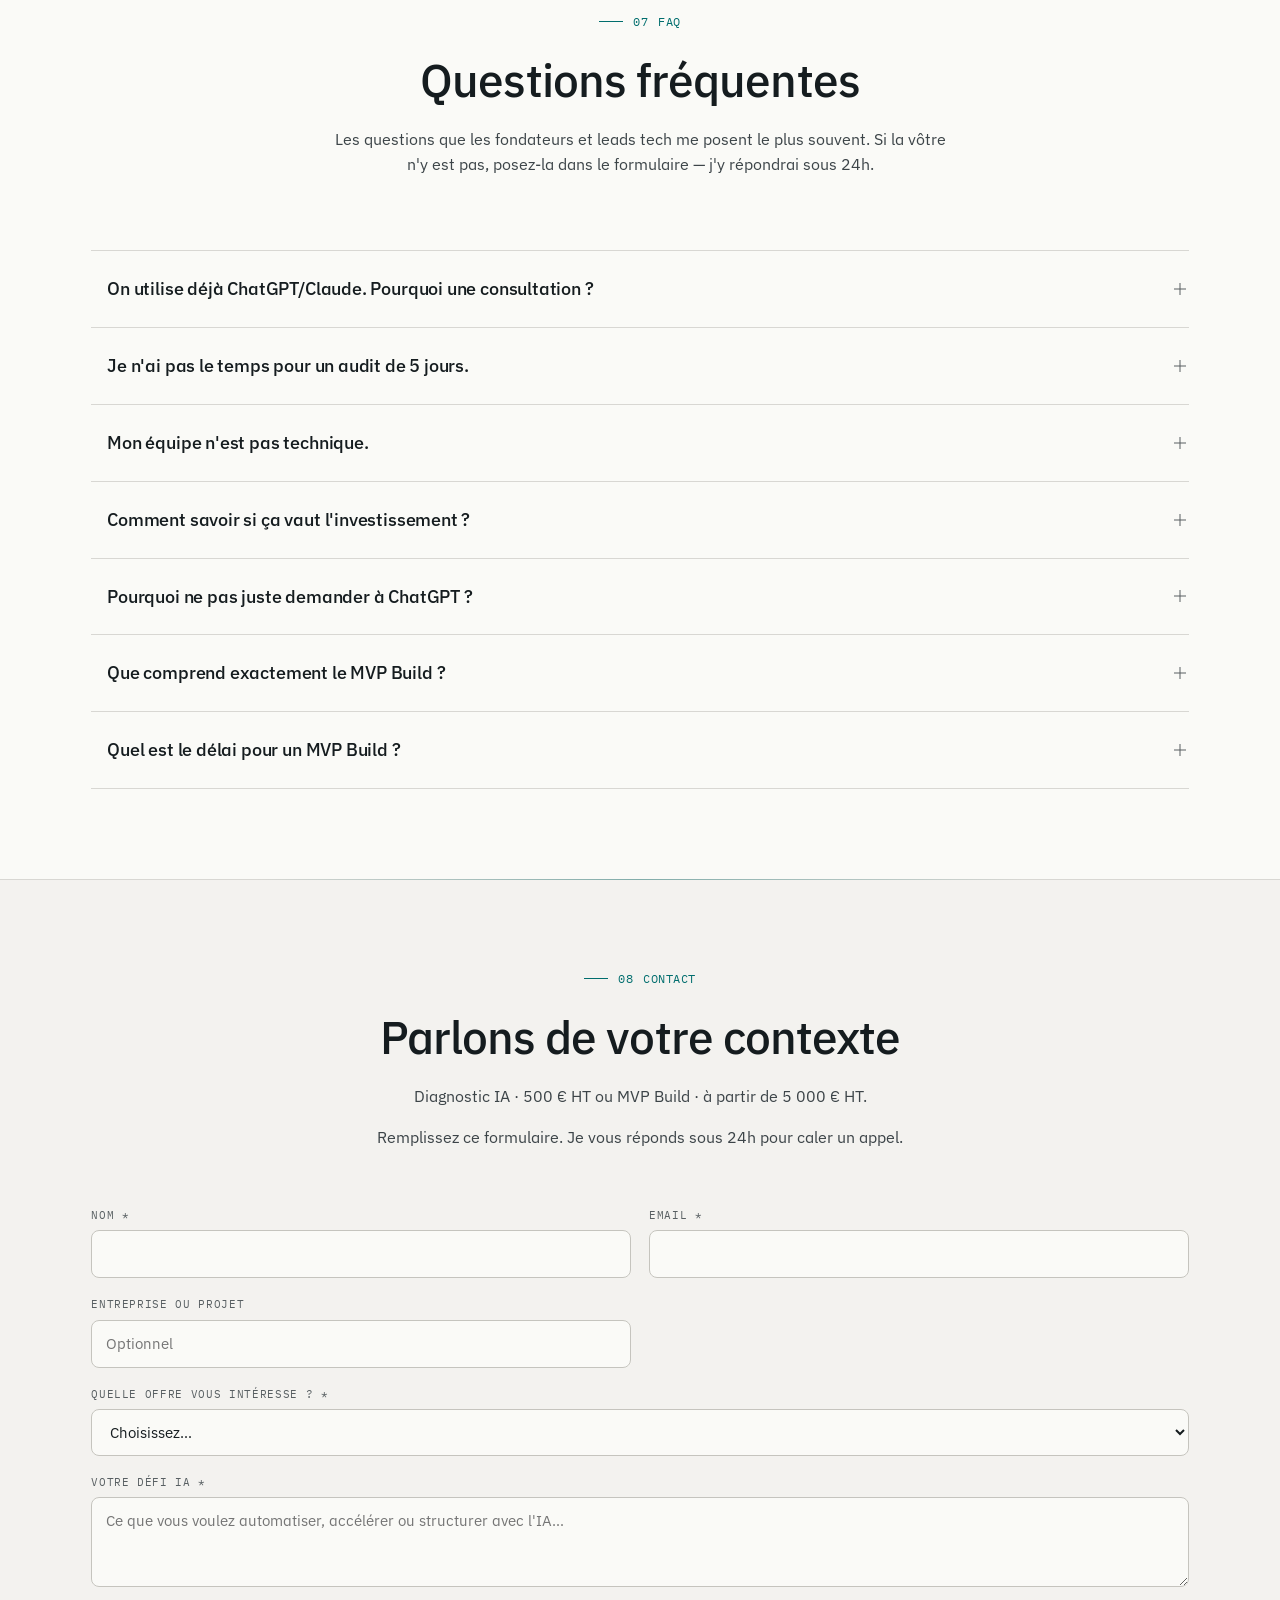
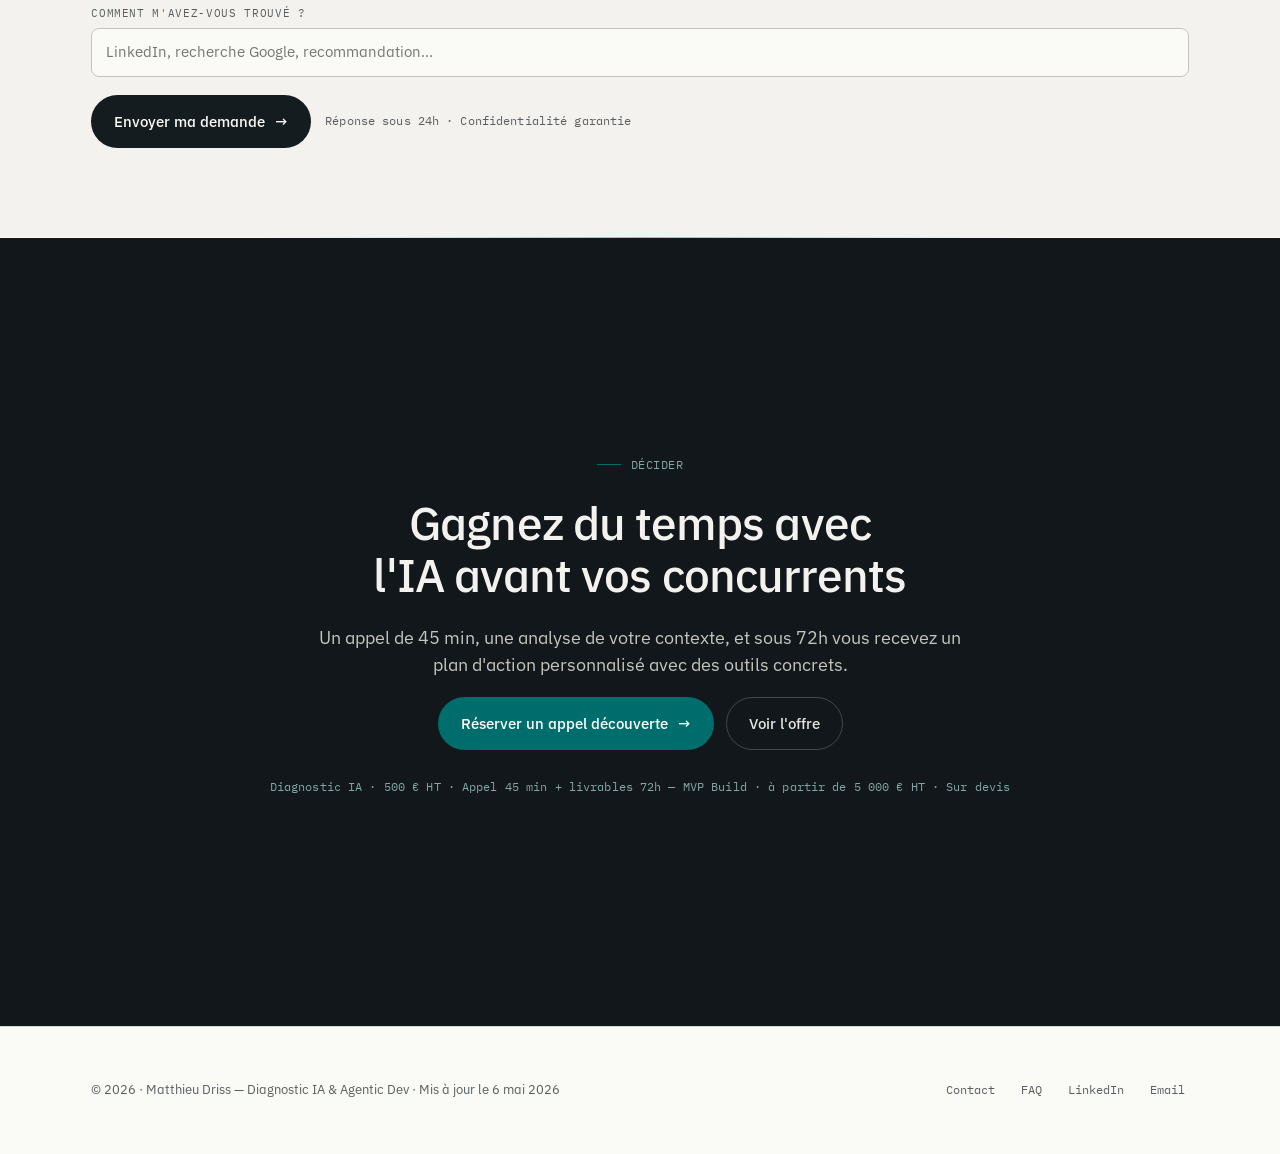
==== commit 80c81279: "fix: typ" ====
--- a/index.html
+++ b/index.html
@@ -269,7 +269,7 @@
                 <div class="container">
                     <div class="hero__center">
                         <h1 class="h1 hero__title">
-                            Diagnostic IA pour décisionnaire tech &amp; SaaS
+                            Diagnostic IA pour décisionnaires tech &amp; SaaS
                             founders
                         </h1>
 
